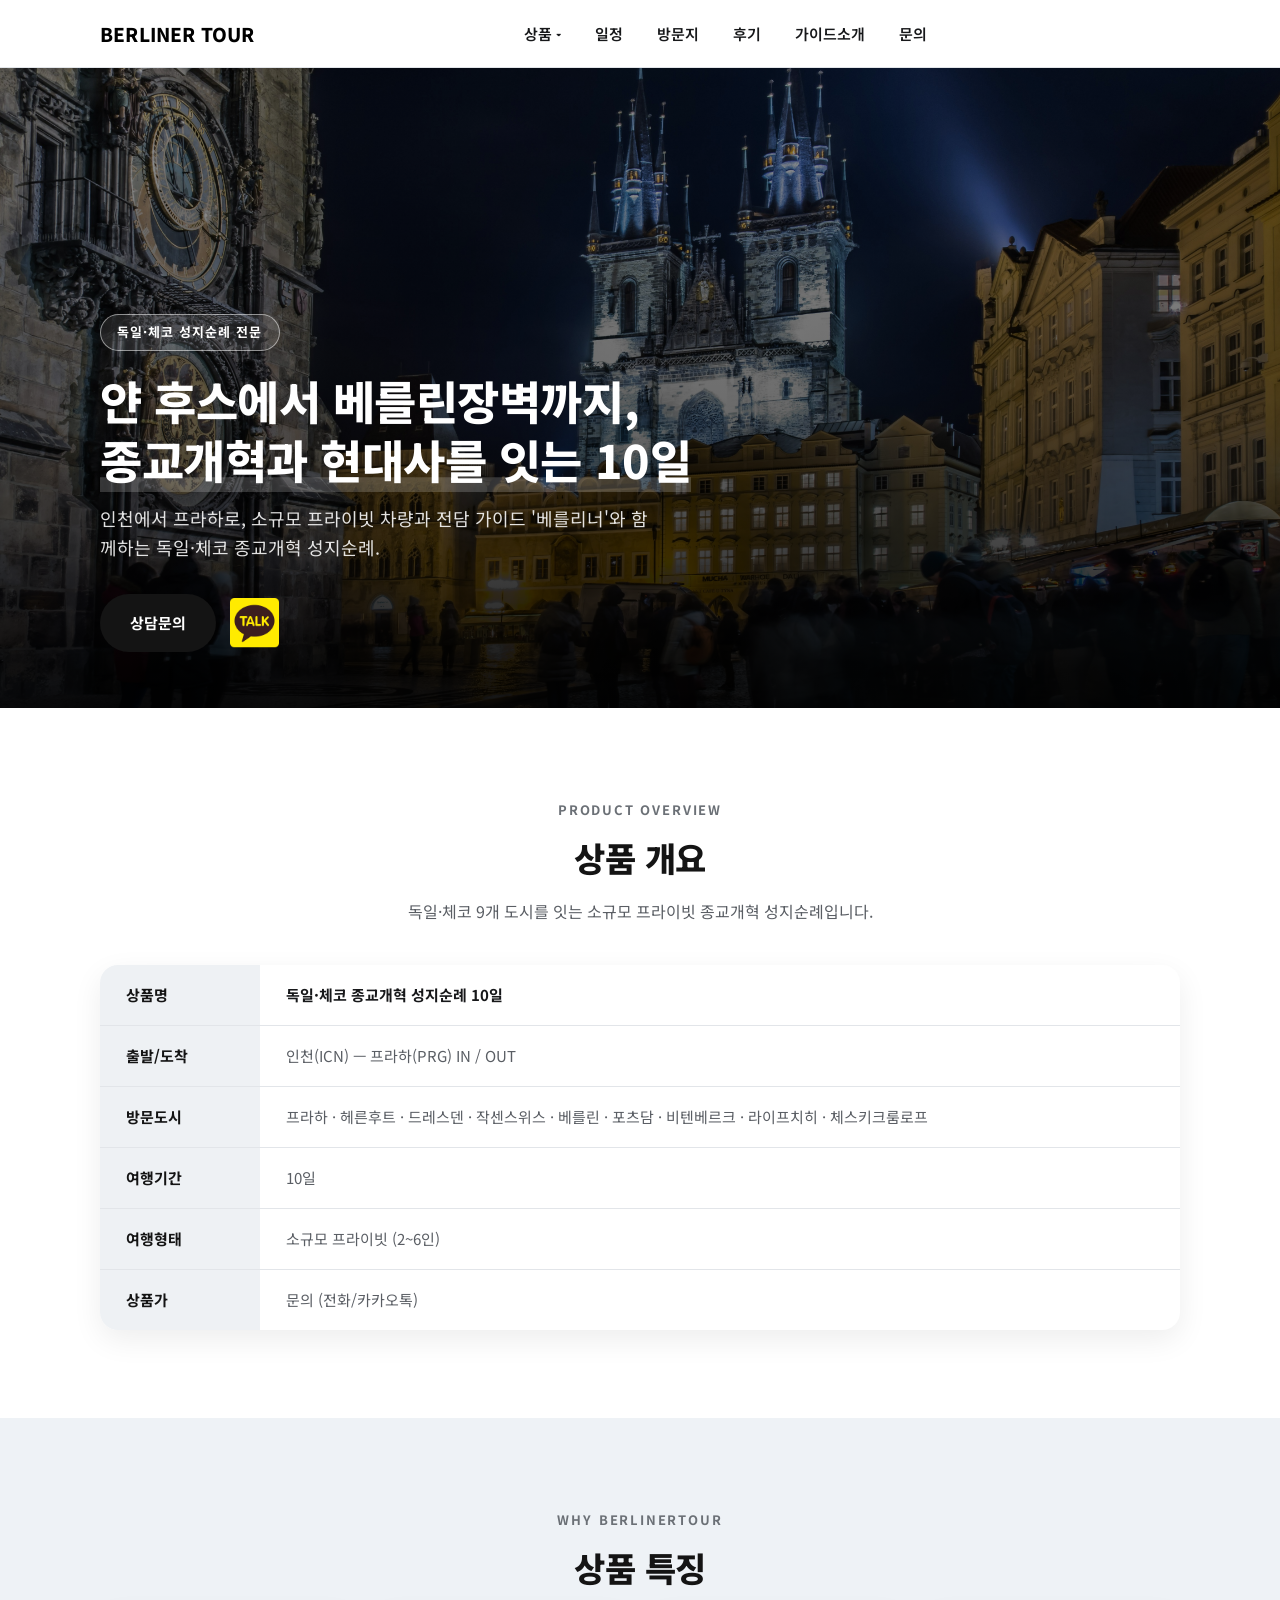
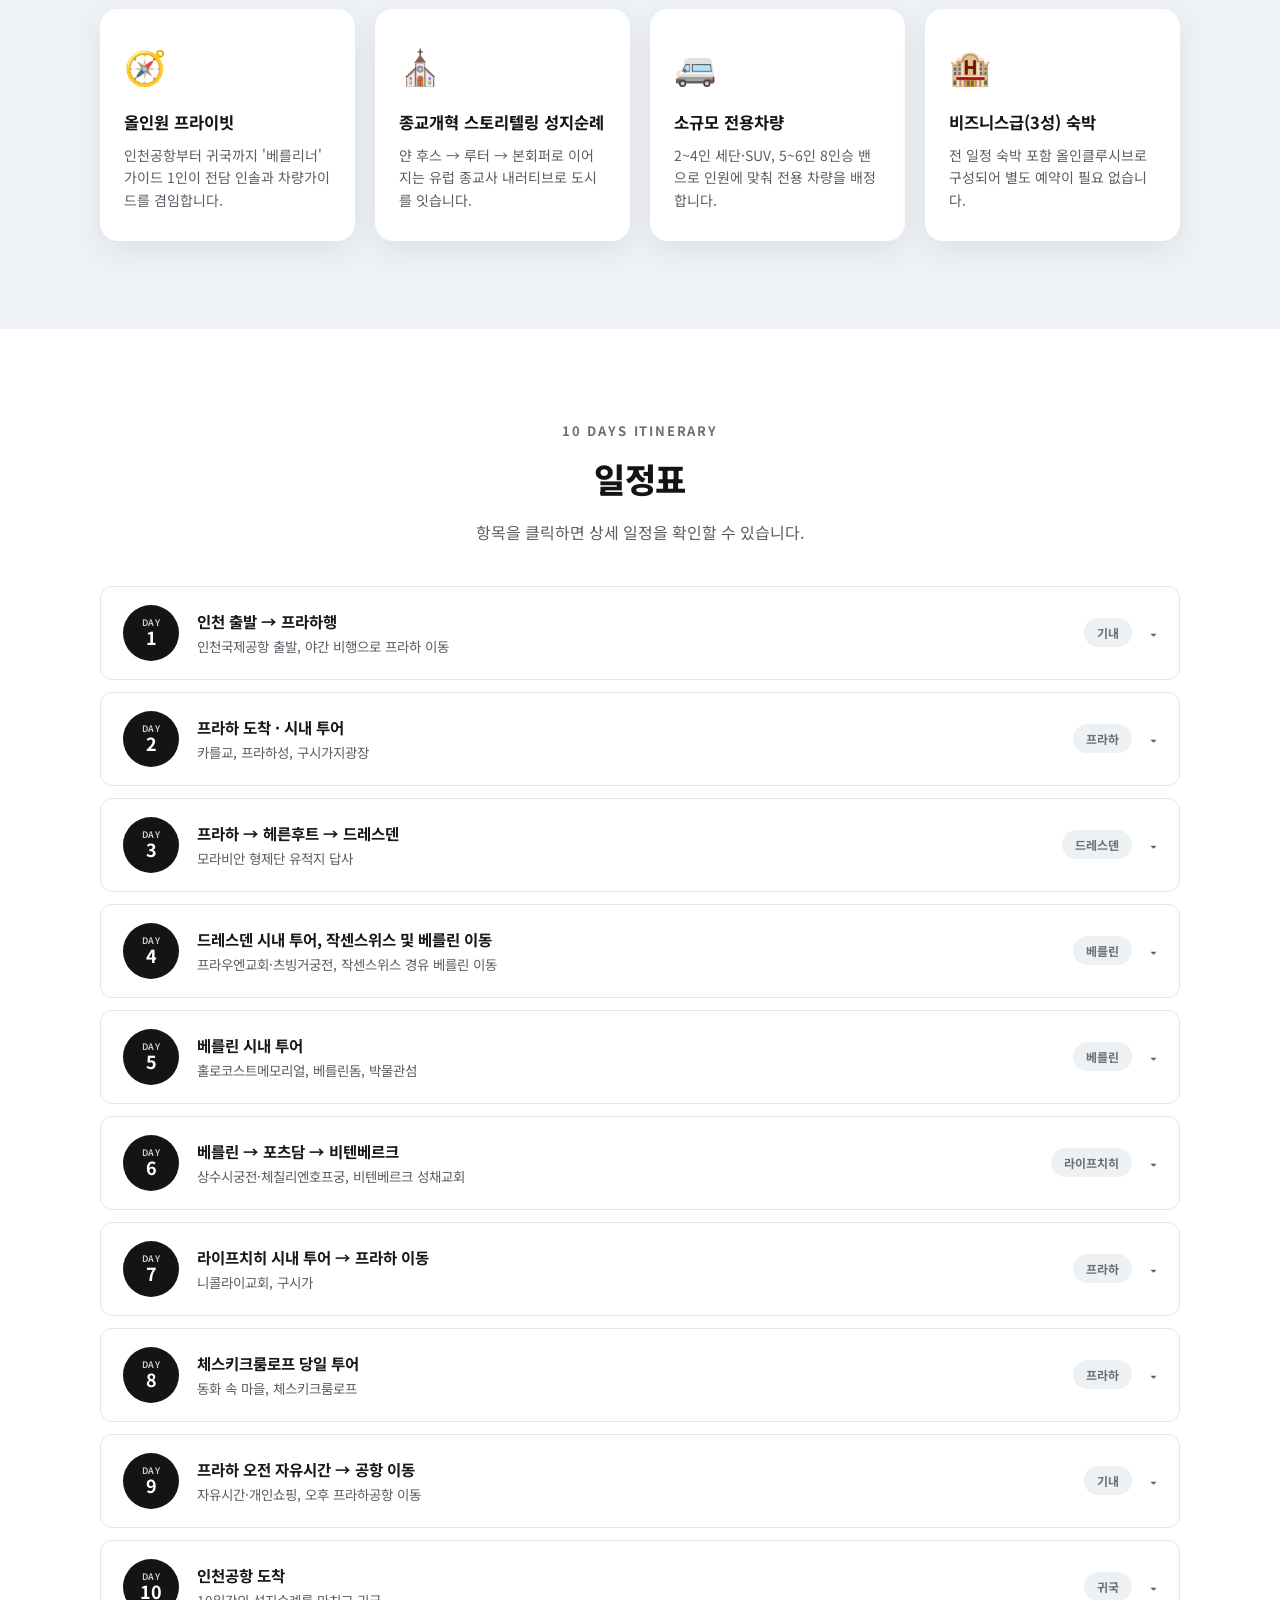
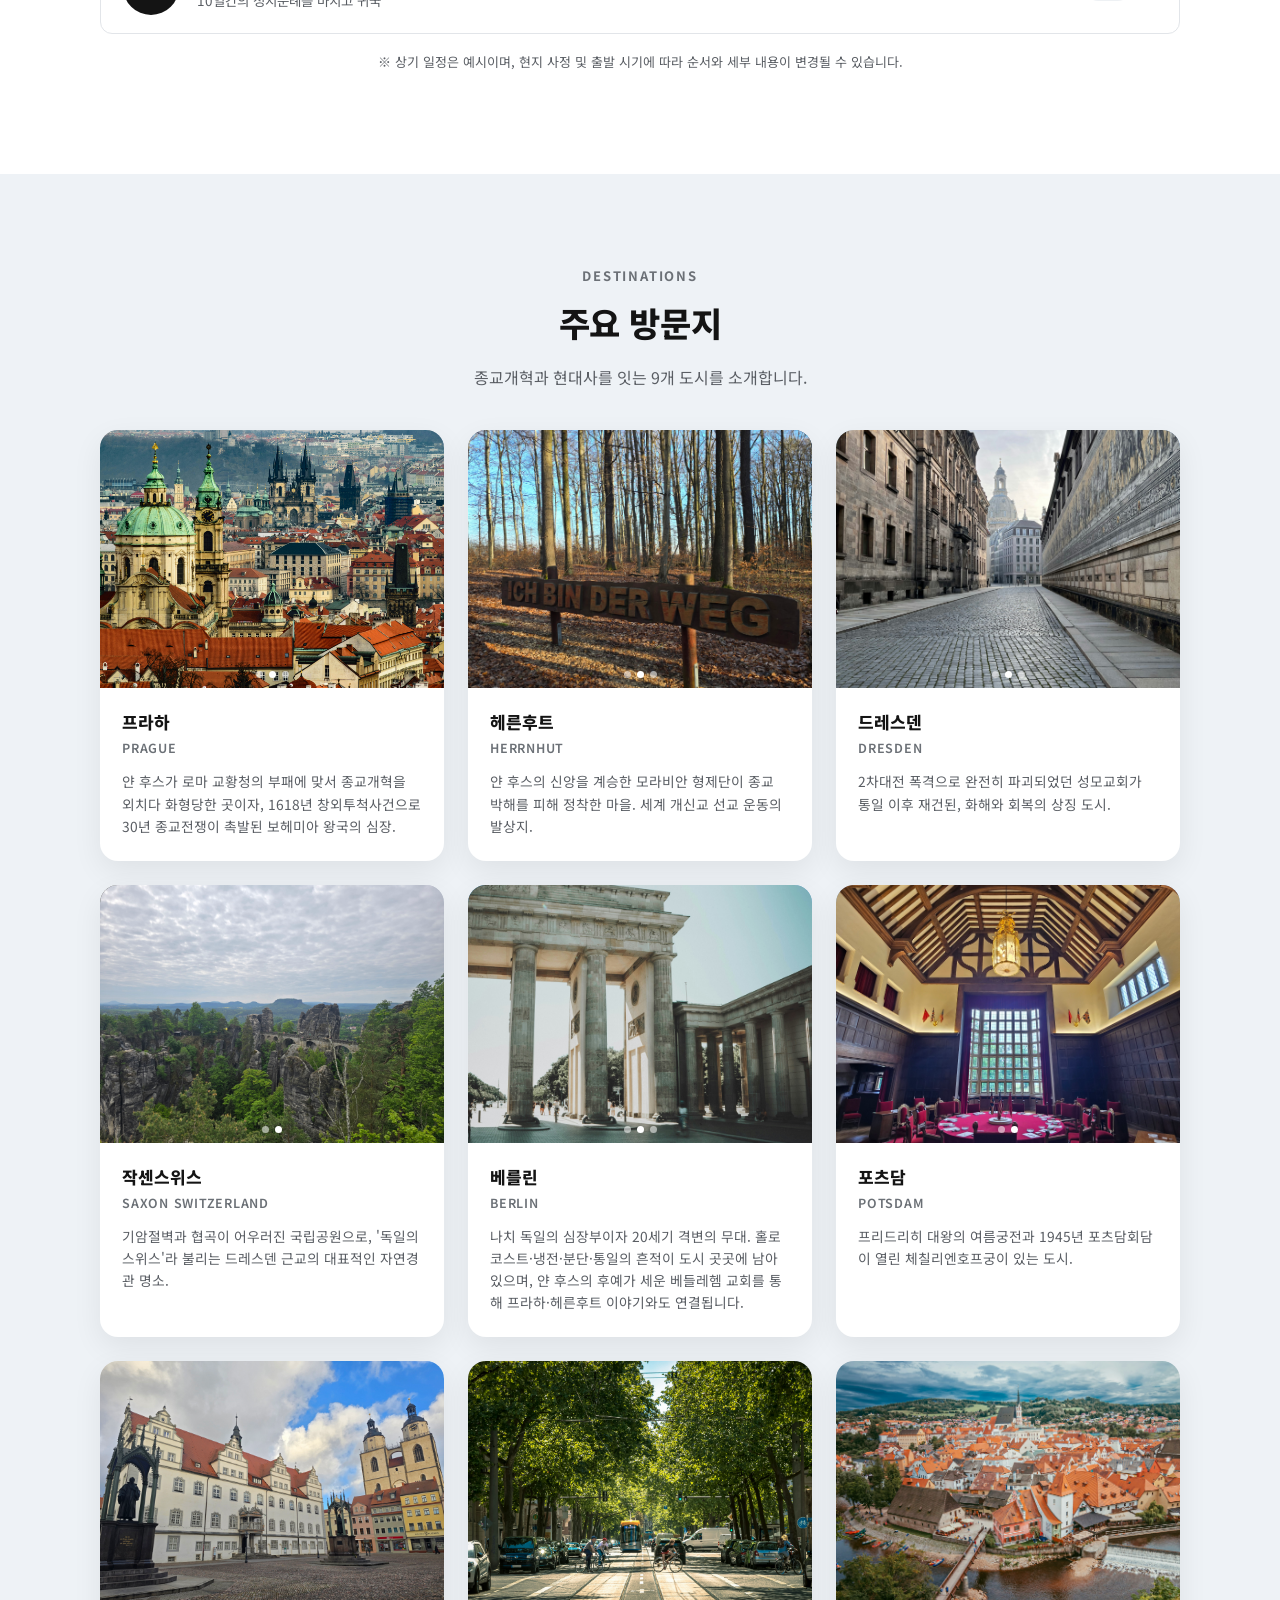
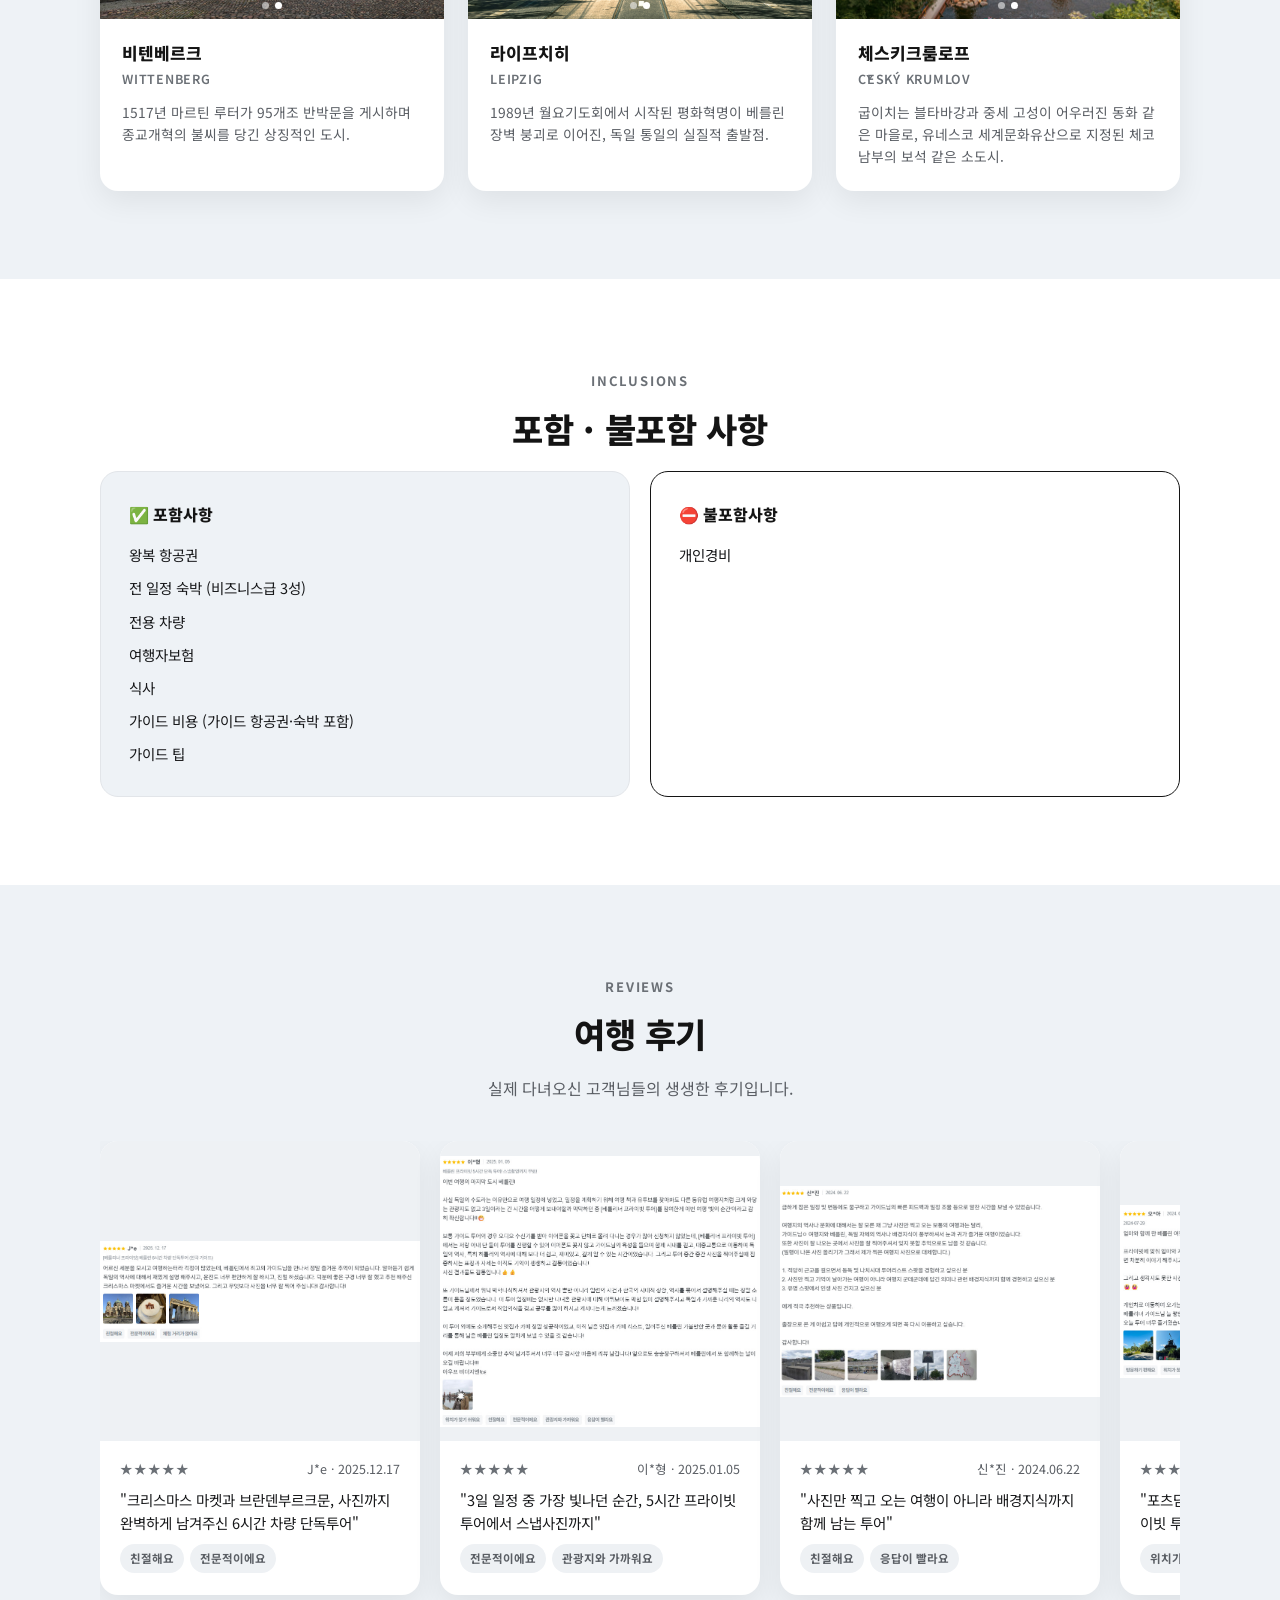
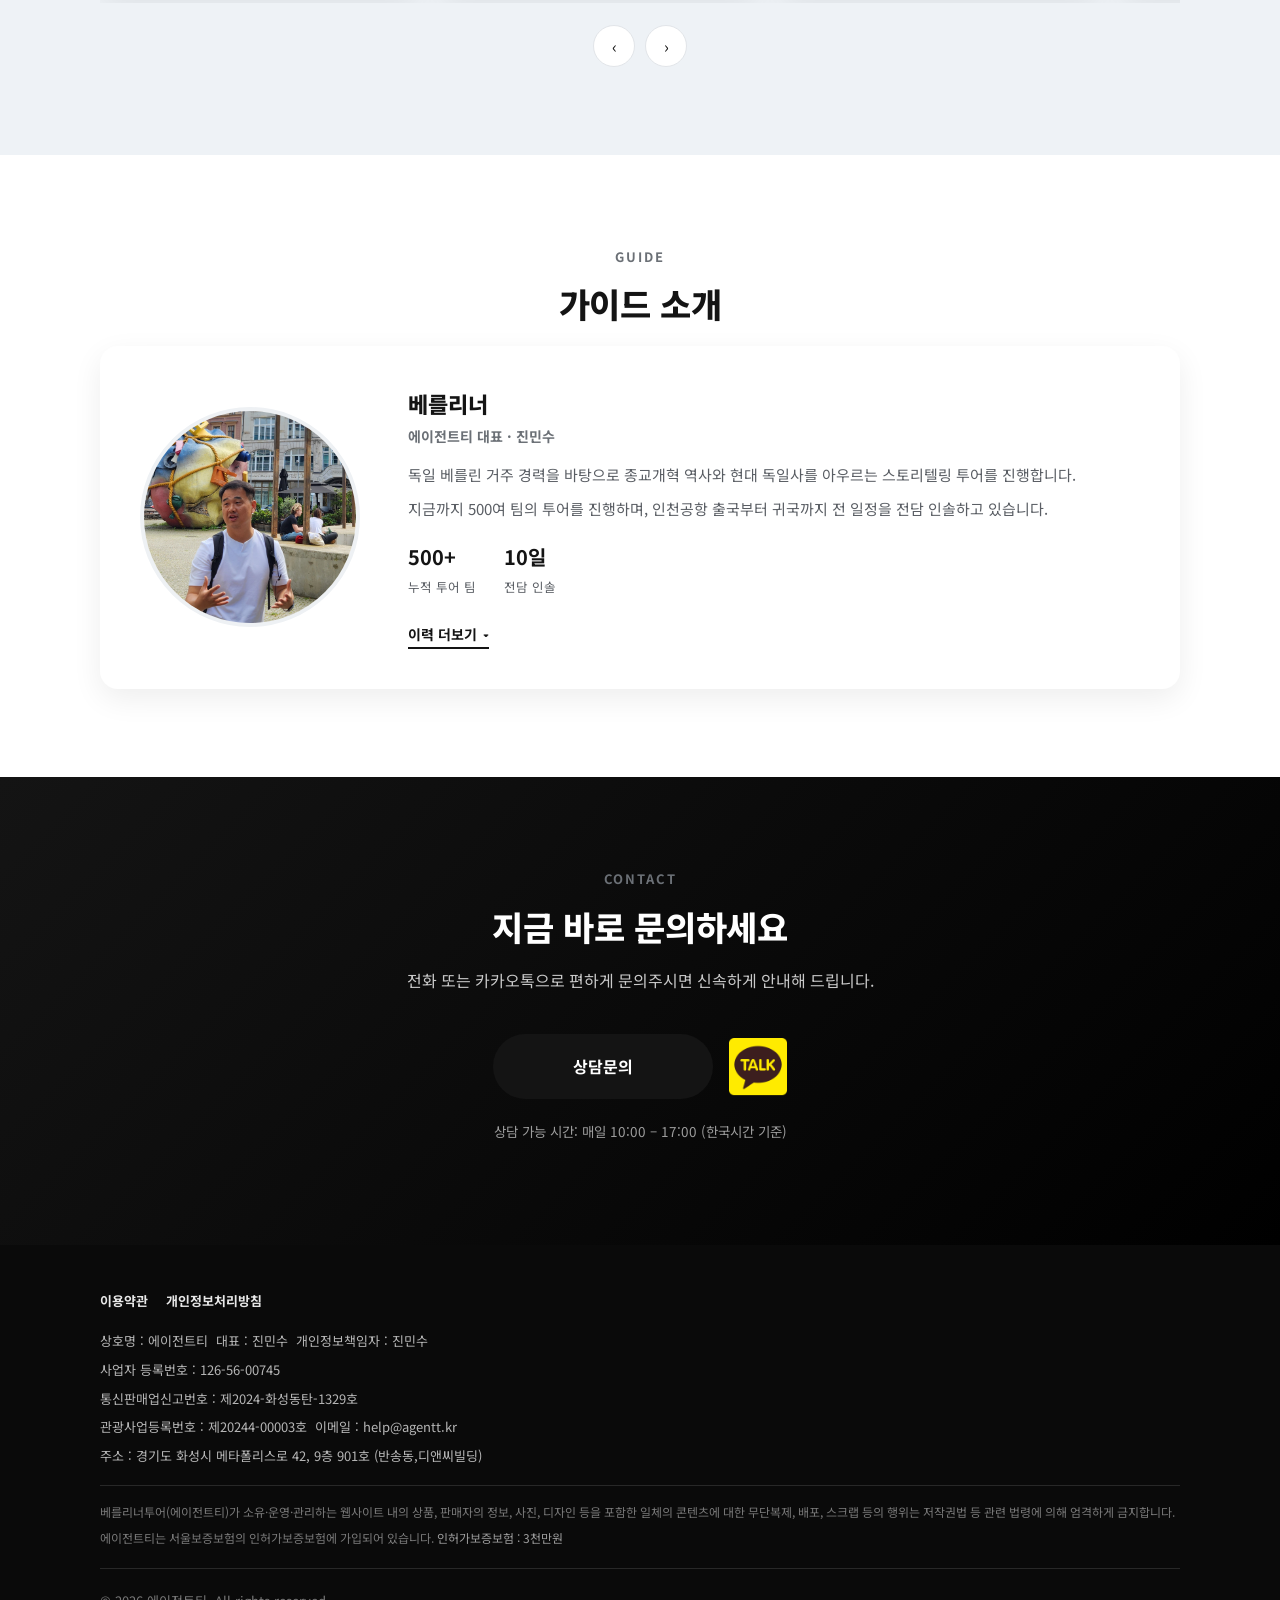
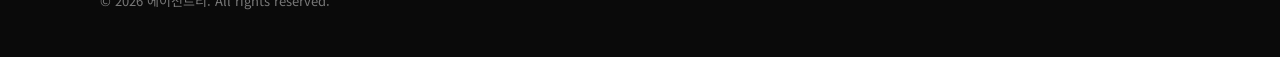
==== index.html @ 4fa42f36 "포함/불포함사항, 이력 더보기 목록의 '—' 기호 제거 리스트 항목 앞에 붙던 대시(—) 마커를 삭제해 더 깔끔하게 정리. CSS 캐시버스팅 버전도 갱신.  Co-Authored-" ====
<!DOCTYPE html>
<html lang="ko">
<head>
<meta charset="UTF-8">
<meta name="viewport" content="width=device-width, initial-scale=1.0">
<title>베를리너투어 | 독일·체코 종교개혁 성지순례 10일</title>
<meta name="description" content="얀 후스에서 베를린장벽까지, 종교개혁과 현대사를 잇는 10일. 프라하·헤른후트·드레스덴·베를린·포츠담·비텐베르크·라이프치히를 도는 소규모 프라이빗 성지순례, 베를리너투어.">
<link rel="canonical" href="https://berlinertour.pages.dev/">

<meta property="og:type" content="website">
<meta property="og:title" content="베를리너투어 | 독일·체코 종교개혁 성지순례 10일">
<meta property="og:description" content="얀 후스에서 베를린장벽까지, 종교개혁과 현대사를 잇는 10일. 소규모 프라이빗 성지순례 베를리너투어.">
<meta property="og:image" content="/images/og-image.jpg">
<meta property="og:locale" content="ko_KR">

<link rel="preconnect" href="https://fonts.googleapis.com">
<link rel="preconnect" href="https://fonts.gstatic.com" crossorigin>
<link href="https://fonts.googleapis.com/css2?family=Noto+Sans+KR:wght@400;500;600;700;800&display=swap" rel="stylesheet">
<link rel="stylesheet" href="/assets/css/style.css?v=202609140514">
</head>
<body>

<!-- ============================== HEADER / GNB ============================== -->
<header class="site-header">
  <nav class="nav">
    <a href="#top" class="nav-logo">BERLINER TOUR</a>

    <ul class="nav-menu">
      <li class="nav-item has-dropdown">
        <a href="#overview" class="nav-link nav-link--dropdown">상품 <span class="caret">▾</span></a>
        <ul class="nav-dropdown" data-products-dropdown>
          <li>
            <a href="/products/germany-czech/" class="nav-dropdown-link">
              <span>독일·체코 성지순례</span><span class="status">판매중</span>
            </a>
          </li>
        </ul>
      </li>
      <li class="nav-item"><a href="#itinerary" class="nav-link">일정</a></li>
      <li class="nav-item"><a href="#destinations" class="nav-link">방문지</a></li>
      <li class="nav-item"><a href="#reviews" class="nav-link">후기</a></li>
      <li class="nav-item"><a href="#guide" class="nav-link">가이드소개</a></li>
      <li class="nav-item"><a href="#contact" class="nav-link">문의</a></li>
    </ul>

    <button class="nav-toggle" aria-label="메뉴 열기" aria-expanded="false">
      <span></span><span></span><span></span>
    </button>
  </nav>
</header>

<!-- ============================== HERO ============================== -->
<section class="hero" id="top">
  <div class="hero-slides">
    <div class="hero-slide is-active" style="background-image:url('/images/hero/1.jpg')"></div>
    <div class="hero-slide" style="background-image:url('/images/hero/2.jpg')"></div>
  </div>
  <div class="hero-content">
    <span class="hero-badge">독일·체코 성지순례 전문</span>
    <h1 class="hero-title">얀 후스에서 베를린장벽까지,<br><em>종교개혁과 현대사를 잇는 10일</em></h1>
    <p class="hero-sub">인천에서 프라하로, 소규모 프라이빗 차량과 전담 가이드 '베를리너'와 함께하는 독일·체코 종교개혁 성지순례.</p>
    <div class="cta-row">
      <a href="tel:01082004994" class="btn btn--primary">상담문의</a>
      <a href="https://open.kakao.com/o/sonpDsNi" target="_blank" rel="noopener" class="kakao-btn-link">
        <img src="/images/buttons/kakao.png" alt="카카오톡 상담하기" class="kakao-btn-img">
      </a>
    </div>
  </div>
</section>

<!-- ============================== 상품 개요 ============================== -->
<section class="section" id="overview">
  <div class="container">
    <div class="section-head">
      <span class="section-eyebrow">Product Overview</span>
      <h2 class="section-title">상품 개요</h2>
      <p class="section-desc">독일·체코 9개 도시를 잇는 소규모 프라이빗 종교개혁 성지순례입니다.</p>
    </div>

    <table class="overview-table">
      <tr><th>상품명</th><td><strong>독일·체코 종교개혁 성지순례 10일</strong></td></tr>
      <tr><th>출발/도착</th><td>인천(ICN) — 프라하(PRG) IN / OUT</td></tr>
      <tr><th>방문도시</th><td>프라하 · 헤른후트 · 드레스덴 · 작센스위스 · 베를린 · 포츠담 · 비텐베르크 · 라이프치히 · 체스키크룸로프</td></tr>
      <tr><th>여행기간</th><td>10일</td></tr>
      <tr><th>여행형태</th><td>소규모 프라이빗 (2~6인)</td></tr>
      <tr><th>상품가</th><td>문의 (전화/카카오톡)</td></tr>
    </table>
  </div>
</section>

<!-- ============================== 상품 특징 ============================== -->
<section class="section section--alt">
  <div class="container">
    <div class="section-head">
      <span class="section-eyebrow">Why Berlinertour</span>
      <h2 class="section-title">상품 특징</h2>
    </div>

    <div class="feature-grid">
      <div class="feature-card">
        <div class="feature-icon">🧭</div>
        <h3 class="feature-title">올인원 프라이빗</h3>
        <p class="feature-text">인천공항부터 귀국까지 '베를리너' 가이드 1인이 전담 인솔과 차량가이드를 겸임합니다.</p>
      </div>
      <div class="feature-card">
        <div class="feature-icon">⛪</div>
        <h3 class="feature-title">종교개혁 스토리텔링 성지순례</h3>
        <p class="feature-text">얀 후스 → 루터 → 본회퍼로 이어지는 유럽 종교사 내러티브로 도시를 잇습니다.</p>
      </div>
      <div class="feature-card">
        <div class="feature-icon">🚐</div>
        <h3 class="feature-title">소규모 전용차량</h3>
        <p class="feature-text">2~4인 세단·SUV, 5~6인 8인승 밴으로 인원에 맞춰 전용 차량을 배정합니다.</p>
      </div>
      <div class="feature-card">
        <div class="feature-icon">🏨</div>
        <h3 class="feature-title">비즈니스급(3성) 숙박</h3>
        <p class="feature-text">전 일정 숙박 포함 올인클루시브로 구성되어 별도 예약이 필요 없습니다.</p>
      </div>
    </div>
  </div>
</section>

<!-- ============================== 일정표 ============================== -->
<section class="section" id="itinerary">
  <div class="container">
    <div class="section-head">
      <span class="section-eyebrow">10 Days Itinerary</span>
      <h2 class="section-title">일정표</h2>
      <p class="section-desc">항목을 클릭하면 상세 일정을 확인할 수 있습니다.</p>
    </div>

    <div class="itinerary-list">

      <div class="day-card">
        <button class="day-summary">
          <span class="day-num"><small>DAY</small><strong>1</strong></span>
          <span class="day-heading">
            <p class="day-route">인천 출발 → 프라하행</p>
            <p class="day-brief">인천국제공항 출발, 야간 비행으로 프라하 이동</p>
          </span>
          <span class="day-badge">기내</span>
          <span class="day-chevron">▾</span>
        </button>
        <div class="day-detail">
          <div class="day-detail-inner">
            <p>인천국제공항에서 출발하여 프라하(PRG)로 향합니다. 기내에서 첫날 밤을 보냅니다.</p>
            <div class="meta-row"><span>🛏 숙박: 기내</span></div>
          </div>
        </div>
      </div>

      <div class="day-card">
        <button class="day-summary">
          <span class="day-num"><small>DAY</small><strong>2</strong></span>
          <span class="day-heading">
            <p class="day-route">프라하 도착 · 시내 투어</p>
            <p class="day-brief">카를교, 프라하성, 구시가지광장</p>
          </span>
          <span class="day-badge">프라하</span>
          <span class="day-chevron">▾</span>
        </button>
        <div class="day-detail">
          <div class="day-detail-inner">
            <p>프라하 공항 도착 후 전용 차량으로 이동하며 얀 후스가 종교개혁을 외쳤던 보헤미아 왕국의 심장, 프라하를 둘러봅니다. 카를교와 프라하성, 구시가지광장을 도보로 답사합니다.</p>
            <div class="meta-row"><span>🛏 숙박: 프라하</span></div>
          </div>
        </div>
      </div>

      <div class="day-card">
        <button class="day-summary">
          <span class="day-num"><small>DAY</small><strong>3</strong></span>
          <span class="day-heading">
            <p class="day-route">프라하 → 헤른후트 → 드레스덴</p>
            <p class="day-brief">모라비안 형제단 유적지 답사</p>
          </span>
          <span class="day-badge">드레스덴</span>
          <span class="day-chevron">▾</span>
        </button>
        <div class="day-detail">
          <div class="day-detail-inner">
            <p>전용 차량으로 국경을 넘어 헤른후트로 이동합니다. 얀 후스의 신앙을 계승한 모라비안 형제단이 정착한 마을과 진젠도르프 저택, 모라비안 묘지를 둘러본 뒤 드레스덴으로 이동합니다.</p>
            <div class="meta-row"><span>🛏 숙박: 드레스덴</span></div>
          </div>
        </div>
      </div>

      <div class="day-card">
        <button class="day-summary">
          <span class="day-num"><small>DAY</small><strong>4</strong></span>
          <span class="day-heading">
            <p class="day-route">드레스덴 시내 투어, 작센스위스 및 베를린 이동</p>
            <p class="day-brief">프라우엔교회·츠빙거궁전, 작센스위스 경유 베를린 이동</p>
          </span>
          <span class="day-badge">베를린</span>
          <span class="day-chevron">▾</span>
        </button>
        <div class="day-detail">
          <div class="day-detail-inner">
            <p>2차대전 폭격으로 파괴되었다가 통일 이후 재건된 성모교회(프라우엔교회)를 중심으로, 화해와 회복의 상징 도시 드레스덴을 둘러봅니다. 츠빙거궁전과 브륄의 테라스도 함께 방문합니다. 작센스위스로 이동하여, 독일의 스위스를 관람합니다. 베를린으로 차량 이동합니다.</p>
            <div class="meta-row"><span>🛏 숙박: 베를린</span></div>
          </div>
        </div>
      </div>

      <div class="day-card">
        <button class="day-summary">
          <span class="day-num"><small>DAY</small><strong>5</strong></span>
          <span class="day-heading">
            <p class="day-route">베를린 시내 투어</p>
            <p class="day-brief">홀로코스트메모리얼, 베를린돔, 박물관섬</p>
          </span>
          <span class="day-badge">베를린</span>
          <span class="day-chevron">▾</span>
        </button>
        <div class="day-detail">
          <div class="day-detail-inner">
            <p>나치 독일의 심장부이자 20세기 격변의 무대였던 베를린을 심층 탐방합니다. 홀로코스트메모리얼, 베를린돔, 박물관섬을 방문하며, 얀 후스의 후예가 세운 베들레헴 교회를 통해 프라하·헤른후트 이야기와도 연결됩니다.</p>
            <div class="meta-row"><span>🛏 숙박: 베를린</span></div>
          </div>
        </div>
      </div>

      <div class="day-card">
        <button class="day-summary">
          <span class="day-num"><small>DAY</small><strong>6</strong></span>
          <span class="day-heading">
            <p class="day-route">베를린 → 포츠담 → 비텐베르크</p>
            <p class="day-brief">상수시궁전·체칠리엔호프궁, 비텐베르크 성채교회</p>
          </span>
          <span class="day-badge">라이프치히</span>
          <span class="day-chevron">▾</span>
        </button>
        <div class="day-detail">
          <div class="day-detail-inner">
            <p>프리드리히 대왕의 여름궁전 상수시궁전과, 1945년 포츠담회담이 열린 체칠리엔호프궁을 방문, 1517년 마르틴 루터가 95개조 반박문을 게시하며 종교개혁의 불씨를 당긴 비텐베르크의 성채교회와 루터의 집을 방문한 뒤 라이프치히로 이동합니다.</p>
            <div class="meta-row"><span>🛏 숙박: 라이프치히</span></div>
          </div>
        </div>
      </div>

      <div class="day-card">
        <button class="day-summary">
          <span class="day-num"><small>DAY</small><strong>7</strong></span>
          <span class="day-heading">
            <p class="day-route">라이프치히 시내 투어 → 프라하 이동</p>
            <p class="day-brief">니콜라이교회, 구시가</p>
          </span>
          <span class="day-badge">프라하</span>
          <span class="day-chevron">▾</span>
        </button>
        <div class="day-detail">
          <div class="day-detail-inner">
            <p>1989년 월요기도회에서 시작된 평화혁명이 베를린장벽 붕괴로 이어진 독일 통일의 실질적 출발점, 니콜라이교회와 라이프치히 구시가를 둘러본 뒤 프라하로 이동합니다.</p>
            <div class="meta-row"><span>🛏 숙박: 프라하</span></div>
          </div>
        </div>
      </div>

      <div class="day-card">
        <button class="day-summary">
          <span class="day-num"><small>DAY</small><strong>8</strong></span>
          <span class="day-heading">
            <p class="day-route">체스키크룸로프 당일 투어</p>
            <p class="day-brief">동화 속 마을, 체스키크룸로프</p>
          </span>
          <span class="day-badge">프라하</span>
          <span class="day-chevron">▾</span>
        </button>
        <div class="day-detail">
          <div class="day-detail-inner">
            <p>동화 속 마을, 체코의 체스키크룸로프 당일 투어를 합니다.</p>
            <div class="meta-row"><span>🛏 숙박: 프라하</span></div>
          </div>
        </div>
      </div>

      <div class="day-card">
        <button class="day-summary">
          <span class="day-num"><small>DAY</small><strong>9</strong></span>
          <span class="day-heading">
            <p class="day-route">프라하 오전 자유시간 → 공항 이동</p>
            <p class="day-brief">자유시간·개인쇼핑, 오후 프라하공항 이동</p>
          </span>
          <span class="day-badge">기내</span>
          <span class="day-chevron">▾</span>
        </button>
        <div class="day-detail">
          <div class="day-detail-inner">
            <p>오전 프라하 시내에서 자유시간 및 개인쇼핑, 멋스러운 시내에서 커피타임을 갖습니다. 오후에 프라하공항으로 이동합니다.</p>
            <div class="meta-row"><span>🛏 숙박: 기내</span></div>
          </div>
        </div>
      </div>

      <div class="day-card">
        <button class="day-summary">
          <span class="day-num"><small>DAY</small><strong>10</strong></span>
          <span class="day-heading">
            <p class="day-route">인천공항 도착</p>
            <p class="day-brief">10일간의 성지순례를 마치고 귀국</p>
          </span>
          <span class="day-badge">귀국</span>
          <span class="day-chevron">▾</span>
        </button>
        <div class="day-detail">
          <div class="day-detail-inner">
            <p>인천국제공항에 도착하며 10일간의 독일·체코 종교개혁 성지순례를 마칩니다.</p>
            <div class="meta-row"><span>🛏 숙박: -</span></div>
          </div>
        </div>
      </div>

    </div>
    <p style="text-align:center;color:var(--color-ink-soft);font-size:13px;margin-top:18px;">
      ※ 상기 일정은 예시이며, 현지 사정 및 출발 시기에 따라 순서와 세부 내용이 변경될 수 있습니다.
    </p>
  </div>
</section>

<!-- ============================== 주요 방문지 ============================== -->
<section class="section section--alt" id="destinations">
  <div class="container">
    <div class="section-head">
      <span class="section-eyebrow">Destinations</span>
      <h2 class="section-title">주요 방문지</h2>
      <p class="section-desc">종교개혁과 현대사를 잇는 9개 도시를 소개합니다.</p>
    </div>

    <div class="dest-grid">

      <div class="dest-card">
        <div class="dest-media">
          <img src="/images/destinations/prague/1.jpg" alt="프라하 1" class="is-active">
          <img src="/images/destinations/prague/2.jpg" alt="프라하 2">
          <img src="/images/destinations/prague/3.jpg" alt="프라하 3">
          <div class="dest-thumbs">
            <button class="dest-thumb-dot is-active"></button>
            <button class="dest-thumb-dot"></button>
            <button class="dest-thumb-dot"></button>
          </div>
        </div>
        <div class="dest-body">
          <h3 class="dest-name">프라하</h3>
          <p class="dest-name-en">Prague</p>
          <p class="dest-desc">얀 후스가 로마 교황청의 부패에 맞서 종교개혁을 외치다 화형당한 곳이자, 1618년 창외투척사건으로 30년 종교전쟁이 촉발된 보헤미아 왕국의 심장.</p>
        </div>
      </div>

      <div class="dest-card">
        <div class="dest-media">
          <img src="/images/destinations/herrnhut/1.jpg" alt="헤른후트 1" class="is-active">
          <img src="/images/destinations/herrnhut/2.jpg" alt="헤른후트 2">
          <img src="/images/destinations/herrnhut/3.jpg" alt="헤른후트 3">
          <div class="dest-thumbs">
            <button class="dest-thumb-dot is-active"></button>
            <button class="dest-thumb-dot"></button>
            <button class="dest-thumb-dot"></button>
          </div>
        </div>
        <div class="dest-body">
          <h3 class="dest-name">헤른후트</h3>
          <p class="dest-name-en">Herrnhut</p>
          <p class="dest-desc">얀 후스의 신앙을 계승한 모라비안 형제단이 종교 박해를 피해 정착한 마을. 세계 개신교 선교 운동의 발상지.</p>
        </div>
      </div>

      <div class="dest-card">
        <div class="dest-media">
          <img src="/images/destinations/dresden/1.jpg" alt="드레스덴 1" class="is-active">
          <img src="/images/destinations/dresden/2.jpg" alt="드레스덴 2">
          <img src="/images/destinations/dresden/3.jpg" alt="드레스덴 3">
          <div class="dest-thumbs">
            <button class="dest-thumb-dot is-active"></button>
            <button class="dest-thumb-dot"></button>
            <button class="dest-thumb-dot"></button>
          </div>
        </div>
        <div class="dest-body">
          <h3 class="dest-name">드레스덴</h3>
          <p class="dest-name-en">Dresden</p>
          <p class="dest-desc">2차대전 폭격으로 완전히 파괴되었던 성모교회가 통일 이후 재건된, 화해와 회복의 상징 도시.</p>
        </div>
      </div>

      <div class="dest-card">
        <div class="dest-media">
          <img src="/images/destinations/saxon-switzerland/1.jpg" alt="작센스위스 1" class="is-active">
          <img src="/images/destinations/saxon-switzerland/2.jpg" alt="작센스위스 2">
          <div class="dest-thumbs">
            <button class="dest-thumb-dot is-active"></button>
            <button class="dest-thumb-dot"></button>
          </div>
        </div>
        <div class="dest-body">
          <h3 class="dest-name">작센스위스</h3>
          <p class="dest-name-en">Saxon Switzerland</p>
          <p class="dest-desc">기암절벽과 협곡이 어우러진 국립공원으로, '독일의 스위스'라 불리는 드레스덴 근교의 대표적인 자연경관 명소.</p>
        </div>
      </div>

      <div class="dest-card">
        <div class="dest-media">
          <img src="/images/destinations/berlin/1.jpg" alt="베를린 1" class="is-active">
          <img src="/images/destinations/berlin/2.jpg" alt="베를린 2">
          <img src="/images/destinations/berlin/3.jpg" alt="베를린 3">
          <div class="dest-thumbs">
            <button class="dest-thumb-dot is-active"></button>
            <button class="dest-thumb-dot"></button>
            <button class="dest-thumb-dot"></button>
          </div>
        </div>
        <div class="dest-body">
          <h3 class="dest-name">베를린</h3>
          <p class="dest-name-en">Berlin</p>
          <p class="dest-desc">나치 독일의 심장부이자 20세기 격변의 무대. 홀로코스트·냉전·분단·통일의 흔적이 도시 곳곳에 남아 있으며, 얀 후스의 후예가 세운 베들레헴 교회를 통해 프라하·헤른후트 이야기와도 연결됩니다.</p>
        </div>
      </div>

      <div class="dest-card">
        <div class="dest-media">
          <img src="/images/destinations/potsdam/1.jpg" alt="포츠담 1" class="is-active">
          <img src="/images/destinations/potsdam/2.jpg" alt="포츠담 2">
          <div class="dest-thumbs">
            <button class="dest-thumb-dot is-active"></button>
            <button class="dest-thumb-dot"></button>
          </div>
        </div>
        <div class="dest-body">
          <h3 class="dest-name">포츠담</h3>
          <p class="dest-name-en">Potsdam</p>
          <p class="dest-desc">프리드리히 대왕의 여름궁전과 1945년 포츠담회담이 열린 체칠리엔호프궁이 있는 도시.</p>
        </div>
      </div>

      <div class="dest-card">
        <div class="dest-media">
          <img src="/images/destinations/wittenberg/1.jpg" alt="비텐베르크 1" class="is-active">
          <img src="/images/destinations/wittenberg/2.jpg" alt="비텐베르크 2">
          <div class="dest-thumbs">
            <button class="dest-thumb-dot is-active"></button>
            <button class="dest-thumb-dot"></button>
          </div>
        </div>
        <div class="dest-body">
          <h3 class="dest-name">비텐베르크</h3>
          <p class="dest-name-en">Wittenberg</p>
          <p class="dest-desc">1517년 마르틴 루터가 95개조 반박문을 게시하며 종교개혁의 불씨를 당긴 상징적인 도시.</p>
        </div>
      </div>

      <div class="dest-card">
        <div class="dest-media">
          <img src="/images/destinations/leipzig/1.jpg" alt="라이프치히 1" class="is-active">
          <img src="/images/destinations/leipzig/2.jpg" alt="라이프치히 2">
          <div class="dest-thumbs">
            <button class="dest-thumb-dot is-active"></button>
            <button class="dest-thumb-dot"></button>
          </div>
        </div>
        <div class="dest-body">
          <h3 class="dest-name">라이프치히</h3>
          <p class="dest-name-en">Leipzig</p>
          <p class="dest-desc">1989년 월요기도회에서 시작된 평화혁명이 베를린장벽 붕괴로 이어진, 독일 통일의 실질적 출발점.</p>
        </div>
      </div>

      <div class="dest-card">
        <div class="dest-media">
          <img src="/images/destinations/cesky-krumlov/1.jpg" alt="체스키크룸로프 1" class="is-active">
          <img src="/images/destinations/cesky-krumlov/2.jpg" alt="체스키크룸로프 2">
          <div class="dest-thumbs">
            <button class="dest-thumb-dot is-active"></button>
            <button class="dest-thumb-dot"></button>
          </div>
        </div>
        <div class="dest-body">
          <h3 class="dest-name">체스키크룸로프</h3>
          <p class="dest-name-en">Český Krumlov</p>
          <p class="dest-desc">굽이치는 블타바강과 중세 고성이 어우러진 동화 같은 마을로, 유네스코 세계문화유산으로 지정된 체코 남부의 보석 같은 소도시.</p>
        </div>
      </div>

    </div>
  </div>
</section>

<!-- ============================== 포함/불포함사항 ============================== -->
<section class="section">
  <div class="container">
    <div class="section-head">
      <span class="section-eyebrow">Inclusions</span>
      <h2 class="section-title">포함 · 불포함 사항</h2>
    </div>

    <div class="include-grid">
      <div class="include-card include-card--yes">
        <p class="include-card-title">✅ 포함사항</p>
        <ul>
          <li>왕복 항공권</li>
          <li>전 일정 숙박 (비즈니스급 3성)</li>
          <li>전용 차량</li>
          <li>여행자보험</li>
          <li>식사</li>
          <li>가이드 비용 (가이드 항공권·숙박 포함)</li>
          <li>가이드 팁</li>
        </ul>
      </div>
      <div class="include-card include-card--no">
        <p class="include-card-title">⛔ 불포함사항</p>
        <ul>
          <li>개인경비</li>
        </ul>
      </div>
    </div>
  </div>
</section>

<!-- ============================== 여행 후기 ============================== -->
<section class="section section--alt" id="reviews">
  <div class="container">
    <div class="section-head">
      <span class="section-eyebrow">Reviews</span>
      <h2 class="section-title">여행 후기</h2>
      <p class="section-desc">실제 다녀오신 고객님들의 생생한 후기입니다.</p>
    </div>

    <div class="review-slider-wrap">
      <div class="review-track">

        <article class="review-card">
          <div class="review-media"><img src="/images/reviews/1.jpg" alt="후기 사진 1"></div>
          <div class="review-body">
            <div class="review-meta"><span class="review-stars">★★★★★</span><span>J*e · 2025.12.17</span></div>
            <p class="review-quote">"크리스마스 마켓과 브란덴부르크문, 사진까지 완벽하게 남겨주신 6시간 차량 단독투어"</p>
            <div class="review-tags"><span class="review-tag">친절해요</span><span class="review-tag">전문적이에요</span></div>
          </div>
        </article>

        <article class="review-card">
          <div class="review-media"><img src="/images/reviews/2.jpg" alt="후기 사진 2"></div>
          <div class="review-body">
            <div class="review-meta"><span class="review-stars">★★★★★</span><span>이*형 · 2025.01.05</span></div>
            <p class="review-quote">"3일 일정 중 가장 빛나던 순간, 5시간 프라이빗 투어에서 스냅사진까지"</p>
            <div class="review-tags"><span class="review-tag">전문적이에요</span><span class="review-tag">관광지와 가까워요</span></div>
          </div>
        </article>

        <article class="review-card">
          <div class="review-media"><img src="/images/reviews/3.jpg" alt="후기 사진 3"></div>
          <div class="review-body">
            <div class="review-meta"><span class="review-stars">★★★★★</span><span>신*진 · 2024.06.22</span></div>
            <p class="review-quote">"사진만 찍고 오는 여행이 아니라 배경지식까지 함께 남는 투어"</p>
            <div class="review-tags"><span class="review-tag">친절해요</span><span class="review-tag">응답이 빨라요</span></div>
          </div>
        </article>

        <article class="review-card">
          <div class="review-media"><img src="/images/reviews/4.jpg" alt="후기 사진 4"></div>
          <div class="review-body">
            <div class="review-meta"><span class="review-stars">★★★★★</span><span>오*아 · 2024.07.30</span></div>
            <p class="review-quote">"포츠담 상수시궁전, 엄마와 함께한 편안한 프라이빗 투어"</p>
            <div class="review-tags"><span class="review-tag">위치가 찾기 쉬워요</span><span class="review-tag">전문적이에요</span></div>
          </div>
        </article>

        <article class="review-card">
          <div class="review-media"><img src="/images/reviews/5.jpg" alt="후기 사진 5"></div>
          <div class="review-body">
            <div class="review-meta"><span class="review-stars">★★★★★</span><span>지*희 · 2025.02.27</span></div>
            <p class="review-quote">"아이와 함께한 가족여행, 세심한 배려에 감동"</p>
            <div class="review-tags"><span class="review-tag">친절해요</span><span class="review-tag">응답이 빨라요</span></div>
          </div>
        </article>

        <article class="review-card">
          <div class="review-media"><img src="/images/reviews/6.jpg" alt="후기 사진 6"></div>
          <div class="review-body">
            <div class="review-meta"><span class="review-stars">★★★★★</span><span>이*훈 · 2025.02.26</span></div>
            <p class="review-quote">"근현대사에 관심 많은 분들께 강력 추천, 비 오는 날도 끝까지"</p>
            <div class="review-tags"><span class="review-tag">관리가 잘 되어 있어요</span><span class="review-tag">방문하기 편해요</span></div>
          </div>
        </article>

        <article class="review-card">
          <div class="review-media"><img src="/images/reviews/7.jpg" alt="후기 사진 7"></div>
          <div class="review-body">
            <div class="review-meta"><span class="review-stars">★★★★★</span><span>박*영 · 2025.01.03</span></div>
            <p class="review-quote">"크리스마스 연휴, 역사 속 베를린을 A-Z로 경험한 투어"</p>
            <div class="review-tags"><span class="review-tag">전문적이에요</span><span class="review-tag">친절해요</span></div>
          </div>
        </article>

        <article class="review-card">
          <div class="review-media"><img src="/images/reviews/8.jpg" alt="후기 사진 8"></div>
          <div class="review-body">
            <div class="review-meta"><span class="review-stars">★★★★★</span><span>강*선 · 2024.06.30</span></div>
            <p class="review-quote">"800km 순례를 마치고 만난 딸과의 특별한 베를린 투어"</p>
            <div class="review-tags"><span class="review-tag">관광지와 가까워요</span><span class="review-tag">전문적이에요</span></div>
          </div>
        </article>

      </div>

      <div class="review-controls">
        <button data-review-prev aria-label="이전 후기">‹</button>
        <button data-review-next aria-label="다음 후기">›</button>
      </div>
    </div>

  </div>
</section>

<!-- ============================== 가이드 소개 ============================== -->
<section class="section" id="guide">
  <div class="container">
    <div class="section-head">
      <span class="section-eyebrow">Guide</span>
      <h2 class="section-title">가이드 소개</h2>
    </div>

    <div class="guide-block">
      <div class="guide-photo">
        <img src="/images/guide/1.jpg" alt="가이드 베를리너 프로필 사진">
      </div>
      <div>
        <h3 class="guide-name">베를리너</h3>
        <p class="guide-role">에이전트티 대표 · 진민수</p>
        <p class="guide-bio">독일 베를린 거주 경력을 바탕으로 종교개혁 역사와 현대 독일사를 아우르는 스토리텔링 투어를 진행합니다.</p>
        <p class="guide-bio">지금까지 500여 팀의 투어를 진행하며, 인천공항 출국부터 귀국까지 전 일정을 전담 인솔하고 있습니다.</p>
        <div class="guide-stats">
          <div class="guide-stat"><strong>500+</strong><span>누적 투어 팀</span></div>
          <div class="guide-stat"><strong>10일</strong><span>전담 인솔</span></div>
        </div>

        <div class="guide-more">
          <button class="guide-more-toggle" aria-expanded="false">
            <span>이력 더보기</span>
            <span class="guide-more-chevron">▾</span>
          </button>
          <div class="guide-more-detail">
            <div class="guide-more-detail-inner">
              <div class="guide-more-group">
                <h4>경력</h4>
                <ul>
                  <li>롯데관광·노랑풍선·인터파크투어 마케팅 10년</li>
                  <li>스타트업 CMO 10년~</li>
                  <li>독일 베를린 해외법인장 4년</li>
                </ul>
              </div>
              <div class="guide-more-group">
                <h4>수상이력</h4>
                <ul>
                  <li>2021년 국토교통부장관상 표창수상 (제38377호)</li>
                </ul>
              </div>
              <div class="guide-more-group">
                <h4>정부사업참여이력</h4>
                <ul>
                  <li>2019년 산업자원부, 규제샌드박스 실증특례사업 총괄책임자 (경기도)</li>
                  <li>2020년 국토교통부, 스마트시티 실증사업 총괄책임자 (세종시)</li>
                  <li>2025년 한국관광공사, 에이전트티 16회 초기관광벤처 선정</li>
                </ul>
              </div>
              <div class="guide-more-group">
                <h4>기타</h4>
                <ul>
                  <li>2026년 전주대 창업강의, 진안관광협의회 창업강의 외 다수</li>
                </ul>
              </div>
            </div>
          </div>
        </div>
      </div>
    </div>
  </div>
</section>

<!-- ============================== 문의하기 ============================== -->
<section class="section contact-section" id="contact">
  <div class="container">
    <span class="section-eyebrow">Contact</span>
    <h2 class="section-title">지금 바로 문의하세요</h2>
    <p class="section-desc">전화 또는 카카오톡으로 편하게 문의주시면 신속하게 안내해 드립니다.</p>
    <div class="contact-cta-row">
      <a href="tel:01082004994" class="btn btn--primary">상담문의</a>
      <a href="https://open.kakao.com/o/sonpDsNi" target="_blank" rel="noopener" class="kakao-btn-link">
        <img src="/images/buttons/kakao.png" alt="카카오톡 상담하기" class="kakao-btn-img">
      </a>
    </div>
    <p class="contact-note">상담 가능 시간: 매일 10:00 – 17:00 (한국시간 기준)</p>
  </div>
</section>

<!-- ============================== FOOTER ============================== -->
<footer class="site-footer">
  <div class="container">
    <div class="footer-links">
      <a href="/terms.html">이용약관</a>
      <a href="/privacy.html">개인정보처리방침</a>
    </div>
    <div class="footer-info">
      <p>상호명 : 에이전트티&nbsp;&nbsp;대표 : 진민수&nbsp;&nbsp;개인정보책임자 : 진민수</p>
      <p>사업자 등록번호 : 126-56-00745</p>
      <p>통신판매업신고번호 : 제2024-화성동탄-1329호</p>
      <p>관광사업등록번호 : 제20244-00003호&nbsp;&nbsp;이메일 : help@agentt.kr</p>
      <p>주소 : 경기도 화성시 메타폴리스로 42, 9층 901호 (반송동,디앤씨빌딩)</p>
    </div>
    <div class="footer-legal">
      <p>베를리너투어(에이전트티)가 소유·운영·관리하는 웹사이트 내의 상품, 판매자의 정보, 사진, 디자인 등을 포함한 일체의 콘텐츠에 대한 무단복제, 배포, 스크랩 등의 행위는 저작권법 등 관련 법령에 의해 엄격하게 금지합니다.</p>
      <p>에이전트티는 서울보증보험의 인허가보증보험에 가입되어 있습니다. <em>인허가보증보험 : 3천만원</em></p>
    </div>
    <p class="footer-copy">© 2026 에이전트티. All rights reserved.</p>
  </div>
</footer>

<!-- ============================== 모바일 하단 고정 CTA ============================== -->
<div class="mobile-fab">
  <a href="tel:01082004994" class="btn btn--primary">상담문의</a>
  <a href="https://open.kakao.com/o/sonpDsNi" target="_blank" rel="noopener" class="kakao-btn-link kakao-btn-link--fab">
    <img src="/images/buttons/kakao.png" alt="카카오톡 상담하기" class="kakao-btn-img">
  </a>
</div>

<script src="/assets/js/main.js?v=202609140514"></script>
</body>
</html>
---- assets/css/style.css ----
/* ==========================================================================
   베를리너투어 — 원페이지 상품 사이트
   ========================================================================== */

:root {
  --color-black: #141414;
  --color-black-deep: #000000;
  --color-accent: #6b7076;
  --color-accent-light: #ffffff;
  --color-bg: #ffffff;
  --color-surface-alt: #eef2f6;
  --color-paper: #ffffff;
  --color-ink: #17181a;
  --color-ink-soft: #5a5e64;
  --color-line: #e2e5e9;
  --color-tag-bg: #eef1f4;
  --radius-lg: 18px;
  --radius-md: 12px;
  --radius-sm: 8px;
  --shadow-card: 0 10px 30px rgba(20, 20, 20, 0.07);
  --shadow-card-hover: 0 16px 40px rgba(20, 20, 20, 0.13);
  --max-width: 1120px;
  --header-h: 68px;
}

* { box-sizing: border-box; }

html {
  scroll-behavior: smooth;
  scroll-padding-top: calc(var(--header-h) + 12px);
}

body {
  margin: 0;
  font-family: "Noto Sans KR", "Pretendard", -apple-system, BlinkMacSystemFont,
    "Malgun Gothic", sans-serif;
  color: var(--color-ink);
  background: var(--color-bg);
  line-height: 1.6;
  -webkit-font-smoothing: antialiased;
}

img { max-width: 100%; display: block; }
a { color: inherit; text-decoration: none; }
ul { list-style: none; margin: 0; padding: 0; }
button { font-family: inherit; cursor: pointer; }

.container {
  max-width: var(--max-width);
  margin: 0 auto;
  padding: 0 20px;
}

.section {
  padding: 88px 0;
}

.section--tight { padding: 64px 0; }

.section--alt { background: var(--color-surface-alt); }

.section-eyebrow {
  display: inline-block;
  font-size: 13px;
  font-weight: 700;
  letter-spacing: 0.14em;
  color: var(--color-accent);
  text-transform: uppercase;
  margin-bottom: 10px;
}

.section-title {
  font-size: clamp(24px, 3.4vw, 34px);
  font-weight: 800;
  color: var(--color-black);
  margin: 0 0 14px;
  letter-spacing: -0.01em;
}

.section-desc {
  font-size: 16px;
  color: var(--color-ink-soft);
  max-width: 640px;
  margin: 0 0 40px;
}

.section-head {
  text-align: center;
}
.section-head .section-desc { margin-left: auto; margin-right: auto; }

/* ---------- Buttons ---------- */
.btn {
  display: inline-flex;
  align-items: center;
  justify-content: center;
  gap: 8px;
  padding: 15px 28px;
  border-radius: 999px;
  font-weight: 700;
  font-size: 15px;
  border: 2px solid transparent;
  transition: transform 0.15s ease, box-shadow 0.15s ease, background 0.2s ease;
  white-space: nowrap;
}
.btn:active { transform: translateY(1px); }

.btn--primary {
  background: var(--color-black);
  color: #fff;
}
.btn--primary:hover { background: var(--color-black-deep); box-shadow: var(--shadow-card-hover); }

/* 카카오톡 공식 버튼 이미지 (디자인 가이드 준수를 위해 이미지 그대로 사용) */
.kakao-btn-link {
  display: inline-flex;
  align-items: center;
  transition: opacity 0.15s ease, transform 0.15s ease;
}
.kakao-btn-link:hover { opacity: 0.88; }
.kakao-btn-link:active { transform: translateY(1px); }
.kakao-btn-img { height: 50px; width: auto; display: block; }

.btn--outline {
  background: transparent;
  border-color: rgba(255, 255, 255, 0.7);
  color: #fff;
}
.btn--outline:hover { background: rgba(255, 255, 255, 0.12); }

.btn--block { width: 100%; }

.cta-row {
  display: flex;
  gap: 14px;
  flex-wrap: wrap;
}

/* ---------- Header / GNB ---------- */
.site-header {
  position: fixed;
  top: 0;
  left: 0;
  right: 0;
  height: var(--header-h);
  z-index: 200;
  background: rgba(255, 255, 255, 0.98);
  border-bottom: 1px solid var(--color-line);
  transition: background 0.2s ease;
}

.nav {
  max-width: var(--max-width);
  margin: 0 auto;
  height: var(--header-h);
  padding: 0 20px;
  display: flex;
  align-items: center;
  justify-content: space-between;
  gap: 16px;
}

.nav-logo {
  font-weight: 800;
  font-size: 19px;
  color: #000;
  letter-spacing: 0.01em;
  flex-shrink: 0;
}

.nav-menu {
  display: flex;
  align-items: center;
  gap: 6px;
  flex: 1;
  justify-content: center;
}

.nav-item { position: relative; }

.nav-link {
  display: flex;
  align-items: center;
  gap: 4px;
  padding: 10px 14px;
  font-size: 15px;
  font-weight: 600;
  color: var(--color-ink);
  border-radius: var(--radius-sm);
  transition: background 0.15s ease, color 0.15s ease;
}
.nav-link:hover, .nav-link:focus-visible { color: var(--color-black); background: rgba(20, 20, 20, 0.06); }
.nav-link .caret { font-size: 10px; transition: transform 0.2s ease; }

.nav-item.has-dropdown:hover .nav-link .caret,
.nav-item.has-dropdown.is-open .nav-link .caret {
  transform: rotate(180deg);
}

.nav-dropdown {
  position: absolute;
  top: calc(100% + 8px);
  left: 0;
  min-width: 240px;
  background: var(--color-paper);
  border-radius: var(--radius-md);
  box-shadow: var(--shadow-card-hover);
  border: 1px solid var(--color-line);
  padding: 8px;
  opacity: 0;
  visibility: hidden;
  transform: translateY(-6px);
  transition: opacity 0.18s ease, transform 0.18s ease, visibility 0.18s ease;
}

.nav-item.has-dropdown:hover .nav-dropdown,
.nav-item.has-dropdown.is-open .nav-dropdown {
  opacity: 1;
  visibility: visible;
  transform: translateY(0);
}

.nav-dropdown-link {
  display: flex;
  align-items: center;
  justify-content: space-between;
  gap: 10px;
  padding: 12px 14px;
  border-radius: var(--radius-sm);
  font-size: 14.5px;
  font-weight: 600;
  color: var(--color-ink);
}
.nav-dropdown-link:hover { background: var(--color-tag-bg); }
.nav-dropdown-link .status {
  font-size: 11px;
  font-weight: 700;
  padding: 3px 9px;
  border-radius: 999px;
  background: var(--color-tag-bg);
  color: var(--color-accent);
  flex-shrink: 0;
}
.nav-dropdown-empty {
  padding: 12px 14px;
  font-size: 13px;
  color: var(--color-ink-soft);
}

.nav-toggle {
  display: none;
  flex-direction: column;
  gap: 4px;
  background: none;
  border: none;
  padding: 8px;
  flex-shrink: 0;
}
.nav-toggle span {
  width: 22px;
  height: 2px;
  background: var(--color-black);
  border-radius: 2px;
  transition: transform 0.2s ease, opacity 0.2s ease;
}
.nav-toggle.is-active span:nth-child(1) { transform: translateY(6px) rotate(45deg); }
.nav-toggle.is-active span:nth-child(2) { opacity: 0; }
.nav-toggle.is-active span:nth-child(3) { transform: translateY(-6px) rotate(-45deg); }

/* ---------- Hero ---------- */
.hero {
  position: relative;
  min-height: 640px;
  margin-top: var(--header-h);
  display: flex;
  align-items: flex-end;
  color: #fff;
  overflow: hidden;
}

.hero-slides {
  position: absolute;
  inset: 0;
  z-index: 0;
}
.hero-slide {
  position: absolute;
  inset: 0;
  background-size: cover;
  background-position: center;
  opacity: 0;
  transition: opacity 1.2s ease;
}
.hero-slide.is-active { opacity: 1; }
.hero-slides::after {
  content: "";
  position: absolute;
  inset: 0;
  background: linear-gradient(180deg, rgba(0, 0, 0, 0.4) 0%, rgba(0, 0, 0, 0.58) 55%, rgba(0, 0, 0, 0.92) 100%);
}

.hero-content {
  position: relative;
  z-index: 1;
  padding: 80px 20px 56px;
  max-width: var(--max-width);
  margin: 0 auto;
  width: 100%;
}

.hero-badge {
  display: inline-block;
  font-size: 13px;
  font-weight: 700;
  letter-spacing: 0.08em;
  padding: 7px 16px;
  border-radius: 999px;
  border: 1px solid rgba(255, 255, 255, 0.5);
  background: rgba(255, 255, 255, 0.1);
  margin-bottom: 20px;
}

.hero-title {
  font-size: clamp(28px, 5vw, 46px);
  font-weight: 800;
  line-height: 1.28;
  margin: 0 0 16px;
  letter-spacing: -0.01em;
}
.hero-title em {
  font-style: normal;
  color: var(--color-accent-light);
  box-shadow: inset 0 -0.32em 0 rgba(255, 255, 255, 0.18);
}

.hero-sub {
  font-size: clamp(15px, 2vw, 18px);
  color: rgba(255, 255, 255, 0.88);
  margin: 0 0 32px;
  max-width: 560px;
}

/* ---------- Overview table ---------- */
.overview-table {
  width: 100%;
  border-collapse: collapse;
  background: var(--color-paper);
  border-radius: var(--radius-lg);
  overflow: hidden;
  box-shadow: var(--shadow-card);
}
.overview-table tr { border-bottom: 1px solid var(--color-line); }
.overview-table tr:last-child { border-bottom: none; }
.overview-table th, .overview-table td {
  text-align: left;
  padding: 18px 26px;
  font-size: 15px;
  vertical-align: top;
}
.overview-table th {
  width: 160px;
  color: var(--color-black);
  font-weight: 700;
  background: var(--color-tag-bg);
}
.overview-table td { color: var(--color-ink-soft); }
.overview-table td strong { color: var(--color-ink); }

/* ---------- Feature cards ---------- */
.feature-grid {
  display: grid;
  grid-template-columns: repeat(4, 1fr);
  gap: 20px;
}
.feature-card {
  background: var(--color-paper);
  border-radius: var(--radius-lg);
  padding: 30px 24px;
  box-shadow: var(--shadow-card);
  transition: transform 0.2s ease, box-shadow 0.2s ease;
}
.feature-card:hover { transform: translateY(-4px); box-shadow: var(--shadow-card-hover); }
.feature-icon { font-size: 34px; margin-bottom: 16px; }
.feature-title {
  font-size: 16.5px;
  font-weight: 700;
  color: var(--color-black);
  margin: 0 0 8px;
}
.feature-text {
  font-size: 14px;
  color: var(--color-ink-soft);
  margin: 0;
}

/* ---------- Itinerary ---------- */
.itinerary-list {
  display: flex;
  flex-direction: column;
  gap: 12px;
}
.day-card {
  background: var(--color-paper);
  border: 1px solid var(--color-line);
  border-radius: var(--radius-md);
  overflow: hidden;
}
.day-summary {
  display: flex;
  align-items: center;
  gap: 18px;
  width: 100%;
  padding: 18px 22px;
  background: none;
  border: none;
  text-align: left;
}
.day-num {
  flex-shrink: 0;
  width: 56px;
  height: 56px;
  border-radius: 50%;
  background: var(--color-black);
  color: #fff;
  display: flex;
  flex-direction: column;
  align-items: center;
  justify-content: center;
  font-weight: 800;
  line-height: 1.1;
}
.day-num small { font-size: 9px; font-weight: 600; letter-spacing: 0.05em; opacity: 0.8; }
.day-num strong { font-size: 18px; }

.day-heading { flex: 1; min-width: 0; }
.day-route {
  font-weight: 700;
  font-size: 15.5px;
  color: var(--color-ink);
  margin: 0 0 4px;
}
.day-brief {
  font-size: 13.5px;
  color: var(--color-ink-soft);
  margin: 0;
}
.day-badge {
  flex-shrink: 0;
  font-size: 12px;
  font-weight: 700;
  padding: 6px 13px;
  border-radius: 999px;
  background: var(--color-tag-bg);
  color: var(--color-accent);
  white-space: nowrap;
}
.day-chevron {
  flex-shrink: 0;
  font-size: 14px;
  color: var(--color-ink-soft);
  transition: transform 0.2s ease;
}
.day-card.is-open .day-chevron { transform: rotate(180deg); }

.day-detail {
  max-height: 0;
  overflow: hidden;
  transition: max-height 0.3s ease;
}
.day-detail-inner {
  padding: 0 22px 22px 96px;
  font-size: 14.5px;
  color: var(--color-ink-soft);
}
.day-detail-inner p { margin: 0 0 8px; }
.day-detail-inner .meta-row {
  display: flex;
  flex-wrap: wrap;
  gap: 18px;
  margin-top: 12px;
  font-size: 13px;
}
.day-detail-inner .meta-row span { display: flex; align-items: center; gap: 6px; }

.itinerary-download {
  margin-top: 28px;
  text-align: center;
}

/* ---------- Destinations ---------- */
.dest-grid {
  display: grid;
  grid-template-columns: repeat(3, 1fr);
  gap: 24px;
}
.dest-card {
  background: var(--color-paper);
  border-radius: var(--radius-lg);
  overflow: hidden;
  box-shadow: var(--shadow-card);
  transition: transform 0.2s ease, box-shadow 0.2s ease;
}
.dest-card:hover { transform: translateY(-4px); box-shadow: var(--shadow-card-hover); }

.dest-media {
  position: relative;
  aspect-ratio: 4 / 3;
  overflow: hidden;
  background: var(--color-tag-bg);
}
.dest-media img {
  width: 100%;
  height: 100%;
  object-fit: cover;
  position: absolute;
  inset: 0;
  opacity: 0;
  transition: opacity 0.4s ease;
}
.dest-media img.is-active { opacity: 1; position: relative; }
.dest-thumbs {
  position: absolute;
  bottom: 10px;
  left: 0;
  right: 0;
  display: flex;
  justify-content: center;
  gap: 6px;
  z-index: 2;
}
.dest-thumb-dot {
  width: 7px;
  height: 7px;
  border-radius: 50%;
  background: rgba(255, 255, 255, 0.55);
  border: none;
  padding: 0;
}
.dest-thumb-dot.is-active { background: #fff; }

.dest-body { padding: 20px 22px 24px; }
.dest-name {
  font-size: 17px;
  font-weight: 800;
  color: var(--color-black);
  margin: 0 0 3px;
}
.dest-name-en {
  font-size: 12.5px;
  font-weight: 600;
  color: var(--color-accent);
  text-transform: uppercase;
  letter-spacing: 0.06em;
  margin: 0 0 12px;
}
.dest-desc {
  font-size: 13.8px;
  color: var(--color-ink-soft);
  margin: 0;
}

/* ---------- Inclusions ---------- */
.include-grid {
  display: grid;
  grid-template-columns: 1fr 1fr;
  gap: 20px;
}
.include-card {
  border-radius: var(--radius-lg);
  padding: 30px 28px;
}
.include-card--yes { background: var(--color-surface-alt); border: 1px solid var(--color-line); }
.include-card--no { background: #fff; border: 1.5px solid var(--color-black); }
.include-card-title {
  font-size: 16px;
  font-weight: 800;
  margin: 0 0 16px;
  display: flex;
  align-items: center;
  gap: 8px;
  color: var(--color-black);
}
.include-card ul { display: flex; flex-direction: column; gap: 10px; }
.include-card li {
  font-size: 14.5px;
  color: var(--color-ink);
}

/* ---------- Reviews ---------- */
.review-slider-wrap { position: relative; }
.review-track {
  display: flex;
  gap: 20px;
  overflow-x: auto;
  scroll-snap-type: x mandatory;
  padding-bottom: 8px;
  scrollbar-width: none;
}
.review-track::-webkit-scrollbar { display: none; }

.review-card {
  scroll-snap-align: start;
  flex: 0 0 320px;
  background: var(--color-paper);
  border-radius: var(--radius-lg);
  overflow: hidden;
  box-shadow: var(--shadow-card);
  display: flex;
  flex-direction: column;
}
.review-media {
  height: 300px;
  overflow: hidden;
  background: var(--color-tag-bg);
  display: flex;
  align-items: center;
  justify-content: center;
}
.review-media img { width: 100%; height: 100%; object-fit: contain; cursor: zoom-in; transition: transform 0.3s ease; }
.review-media img:hover { transform: scale(1.03); }
.review-body { padding: 18px 20px 22px; display: flex; flex-direction: column; gap: 10px; flex: 1; }
.review-meta { display: flex; align-items: center; justify-content: space-between; font-size: 12.5px; color: var(--color-ink-soft); }
.review-stars { color: var(--color-accent); letter-spacing: 1px; }
.review-quote { font-size: 14.5px; color: var(--color-ink); margin: 0; line-height: 1.55; }
.review-tags { display: flex; flex-wrap: wrap; gap: 6px; margin-top: auto; }
.review-tag {
  font-size: 11.5px;
  font-weight: 700;
  padding: 5px 10px;
  border-radius: 999px;
  background: var(--color-tag-bg);
  color: var(--color-ink-soft);
}

.review-controls {
  display: flex;
  justify-content: center;
  gap: 10px;
  margin-top: 22px;
}
.review-controls button {
  width: 42px;
  height: 42px;
  border-radius: 50%;
  border: 1.5px solid var(--color-line);
  background: var(--color-paper);
  font-size: 16px;
  color: var(--color-black);
  display: flex;
  align-items: center;
  justify-content: center;
}
.review-controls button:hover { background: var(--color-black); color: #fff; border-color: var(--color-black); }

/* ---------- Guide ---------- */
.guide-block {
  display: flex;
  align-items: center;
  gap: 48px;
  background: var(--color-paper);
  border-radius: var(--radius-lg);
  padding: 40px;
  box-shadow: var(--shadow-card);
}
.guide-photo {
  flex-shrink: 0;
  width: 220px;
  height: 220px;
  border-radius: 50%;
  overflow: hidden;
  border: 4px solid var(--color-tag-bg);
}
.guide-photo img { width: 100%; height: 100%; object-fit: cover; }
.guide-name {
  font-size: 22px;
  font-weight: 800;
  color: var(--color-black);
  margin: 0 0 4px;
}
.guide-role {
  font-size: 14px;
  font-weight: 700;
  color: var(--color-accent);
  margin: 0 0 16px;
}
.guide-bio { margin: 0; color: var(--color-ink-soft); font-size: 15px; }
.guide-bio + .guide-bio { margin-top: 10px; }
.guide-stats {
  display: flex;
  gap: 28px;
  margin-top: 20px;
}
.guide-stat strong { display: block; font-size: 20px; color: var(--color-black); }
.guide-stat span { font-size: 12.5px; color: var(--color-ink-soft); }

.guide-more { margin-top: 22px; }
.guide-more-toggle {
  display: inline-flex;
  align-items: center;
  gap: 6px;
  background: none;
  border: none;
  padding: 0 0 3px;
  font-weight: 700;
  font-size: 14px;
  color: var(--color-black);
  border-bottom: 2px solid var(--color-black);
}
.guide-more-chevron { font-size: 11px; transition: transform 0.2s ease; }
.guide-more.is-open .guide-more-chevron { transform: rotate(180deg); }

.guide-more-detail {
  max-height: 0;
  overflow: hidden;
  transition: max-height 0.3s ease;
}
.guide-more-detail-inner {
  padding-top: 22px;
  display: flex;
  flex-direction: column;
  gap: 18px;
  text-align: left;
}
.guide-more-group h4 {
  font-size: 12.5px;
  font-weight: 800;
  color: var(--color-accent);
  margin: 0 0 8px;
  text-transform: uppercase;
  letter-spacing: 0.06em;
}
.guide-more-group ul { display: flex; flex-direction: column; gap: 5px; }
.guide-more-group li {
  font-size: 14px;
  color: var(--color-ink-soft);
  line-height: 1.6;
}

/* ---------- Contact CTA ---------- */
.contact-section {
  background: linear-gradient(135deg, var(--color-black) 0%, var(--color-black-deep) 100%);
  color: #fff;
  text-align: center;
}
.contact-section .section-title { color: #fff; }
.contact-section .section-desc { color: rgba(255, 255, 255, 0.78); margin-left: auto; margin-right: auto; }
.contact-cta-row {
  display: flex;
  justify-content: center;
  gap: 16px;
  flex-wrap: wrap;
  margin-top: 8px;
}
.contact-cta-row .btn { min-width: 220px; padding: 18px 28px; font-size: 16px; }
.contact-cta-row .kakao-btn-img { height: 58px; }
.contact-note {
  margin-top: 22px;
  font-size: 13.5px;
  color: rgba(255, 255, 255, 0.6);
}

/* ---------- Footer ---------- */
.site-footer {
  background: #0a0a0a;
  color: rgba(255, 255, 255, 0.7);
  padding: 44px 0 30px;
  font-size: 13px;
  line-height: 1.9;
}
.footer-links {
  display: flex;
  gap: 18px;
  margin-bottom: 16px;
}
.footer-links a { font-weight: 700; color: rgba(255, 255, 255, 0.9); }
.footer-links a:hover { color: #fff; }
.footer-info p { margin: 0 0 4px; }
.footer-legal {
  margin-top: 16px;
  padding-top: 16px;
  border-top: 1px solid rgba(255, 255, 255, 0.12);
}
.footer-legal p {
  margin: 0 0 6px;
  font-size: 12px;
  color: rgba(255, 255, 255, 0.45);
  line-height: 1.7;
}
.footer-legal em { font-style: normal; color: rgba(255, 255, 255, 0.6); }
.footer-copy {
  margin-top: 20px;
  padding-top: 20px;
  border-top: 1px solid rgba(255, 255, 255, 0.12);
  color: rgba(255, 255, 255, 0.45);
}

/* ---------- Floating mobile CTA ---------- */
.mobile-fab {
  position: fixed;
  bottom: 0;
  left: 0;
  right: 0;
  z-index: 150;
  display: none;
  gap: 10px;
  padding: 12px 16px calc(12px + env(safe-area-inset-bottom));
  background: rgba(255, 255, 255, 0.96);
  border-top: 1px solid var(--color-line);
  backdrop-filter: blur(8px);
}
.mobile-fab .btn { flex: 1; padding: 14px; font-size: 14.5px; }
.mobile-fab .btn--primary { background: var(--color-black); color: #fff; }
.kakao-btn-link--fab { flex: 1; justify-content: center; }
.kakao-btn-link--fab .kakao-btn-img { height: 44px; }

/* ---------- Simple pages (terms/privacy) ---------- */
.doc-page {
  max-width: 820px;
  margin: 0 auto;
  padding: calc(var(--header-h) + 56px) 20px 100px;
}
.doc-page h1 {
  font-size: 28px;
  font-weight: 800;
  color: var(--color-black);
  margin-bottom: 8px;
}
.doc-page .doc-updated { color: var(--color-ink-soft); font-size: 13.5px; margin-bottom: 36px; }
.doc-page h2 {
  font-size: 18px;
  font-weight: 700;
  color: var(--color-black);
  margin: 34px 0 12px;
}
.doc-page p, .doc-page li { font-size: 14.5px; color: var(--color-ink-soft); }
.doc-page ul, .doc-page ol { padding-left: 20px; margin: 10px 0; }
.doc-page li { margin-bottom: 6px; }
.doc-page table { width: 100%; border-collapse: collapse; margin: 14px 0; }
.doc-page th, .doc-page td {
  border: 1px solid var(--color-line);
  padding: 10px 12px;
  font-size: 13.5px;
  text-align: left;
  color: var(--color-ink-soft);
}
.doc-page th { background: var(--color-tag-bg); color: var(--color-ink); }
.doc-back {
  display: inline-block;
  margin-bottom: 28px;
  font-weight: 700;
  font-size: 13.5px;
  color: var(--color-black);
}

/* ==========================================================================
   Responsive
   ========================================================================== */
@media (max-width: 980px) {
  .feature-grid { grid-template-columns: repeat(2, 1fr); }
  .dest-grid { grid-template-columns: repeat(2, 1fr); }
  .guide-block { flex-direction: column; text-align: center; padding: 32px; }
  .guide-stats { justify-content: center; }
}

@media (max-width: 760px) {
  :root { --header-h: 60px; }
  .nav-menu {
    position: fixed;
    top: var(--header-h);
    left: 0;
    right: 0;
    bottom: 0;
    background: var(--color-bg);
    flex-direction: column;
    align-items: stretch;
    justify-content: flex-start;
    padding: 12px 20px 30px;
    gap: 2px;
    overflow-y: auto;
    transform: translateX(100%);
    transition: transform 0.25s ease;
    z-index: 190;
  }
  .nav-menu.is-open { transform: translateX(0); }
  .nav-item { width: 100%; }
  .nav-link { width: 100%; justify-content: space-between; padding: 16px 6px; border-bottom: 1px solid var(--color-line); border-radius: 0; }
  .nav-dropdown {
    position: static;
    box-shadow: none;
    border: none;
    opacity: 1;
    visibility: visible;
    transform: none;
    display: none;
    padding: 0 0 6px;
    background: transparent;
  }
  .nav-item.is-open .nav-dropdown { display: block; }
  .nav-item.has-dropdown:hover .nav-dropdown { display: none; }
  .nav-item.has-dropdown.is-open .nav-dropdown { display: block; }
  .nav-toggle { display: flex; }

  .hero { min-height: 560px; }
  .hero-content { padding: 60px 20px 100px; }

  .overview-table th { width: 110px; padding: 14px 16px; font-size: 13.5px; }
  .overview-table td { padding: 14px 16px; font-size: 13.5px; }

  .feature-grid { grid-template-columns: 1fr; }
  .dest-grid { grid-template-columns: 1fr; }
  .include-grid { grid-template-columns: 1fr; }

  .day-detail-inner { padding-left: 22px; }
  .day-badge { display: none; }

  .review-card { flex: 0 0 82%; }

  .contact-cta-row { flex-direction: column; align-items: stretch; }
  .contact-cta-row .btn { width: 100%; }

  .mobile-fab { display: flex; }
  body { padding-bottom: 76px; }

  .section { padding: 60px 0; }
}

/* ---------- Review image lightbox ---------- */
.lightbox-overlay {
  position: fixed;
  inset: 0;
  z-index: 500;
  display: flex;
  align-items: center;
  justify-content: center;
  padding: 24px;
  background: rgba(10, 10, 10, 0.9);
  opacity: 0;
  visibility: hidden;
  transition: opacity 0.2s ease, visibility 0.2s ease;
}
.lightbox-overlay.is-open { opacity: 1; visibility: visible; }
.lightbox-overlay img {
  max-width: min(92vw, 1000px);
  max-height: 88vh;
  border-radius: 6px;
  box-shadow: 0 20px 60px rgba(0, 0, 0, 0.5);
}
.lightbox-close {
  position: absolute;
  top: 20px;
  right: 20px;
  width: 44px;
  height: 44px;
  border-radius: 50%;
  background: rgba(255, 255, 255, 0.1);
  border: 1px solid rgba(255, 255, 255, 0.35);
  color: #fff;
  font-size: 20px;
  line-height: 1;
  display: flex;
  align-items: center;
  justify-content: center;
}
.lightbox-close:hover { background: rgba(255, 255, 255, 0.2); }
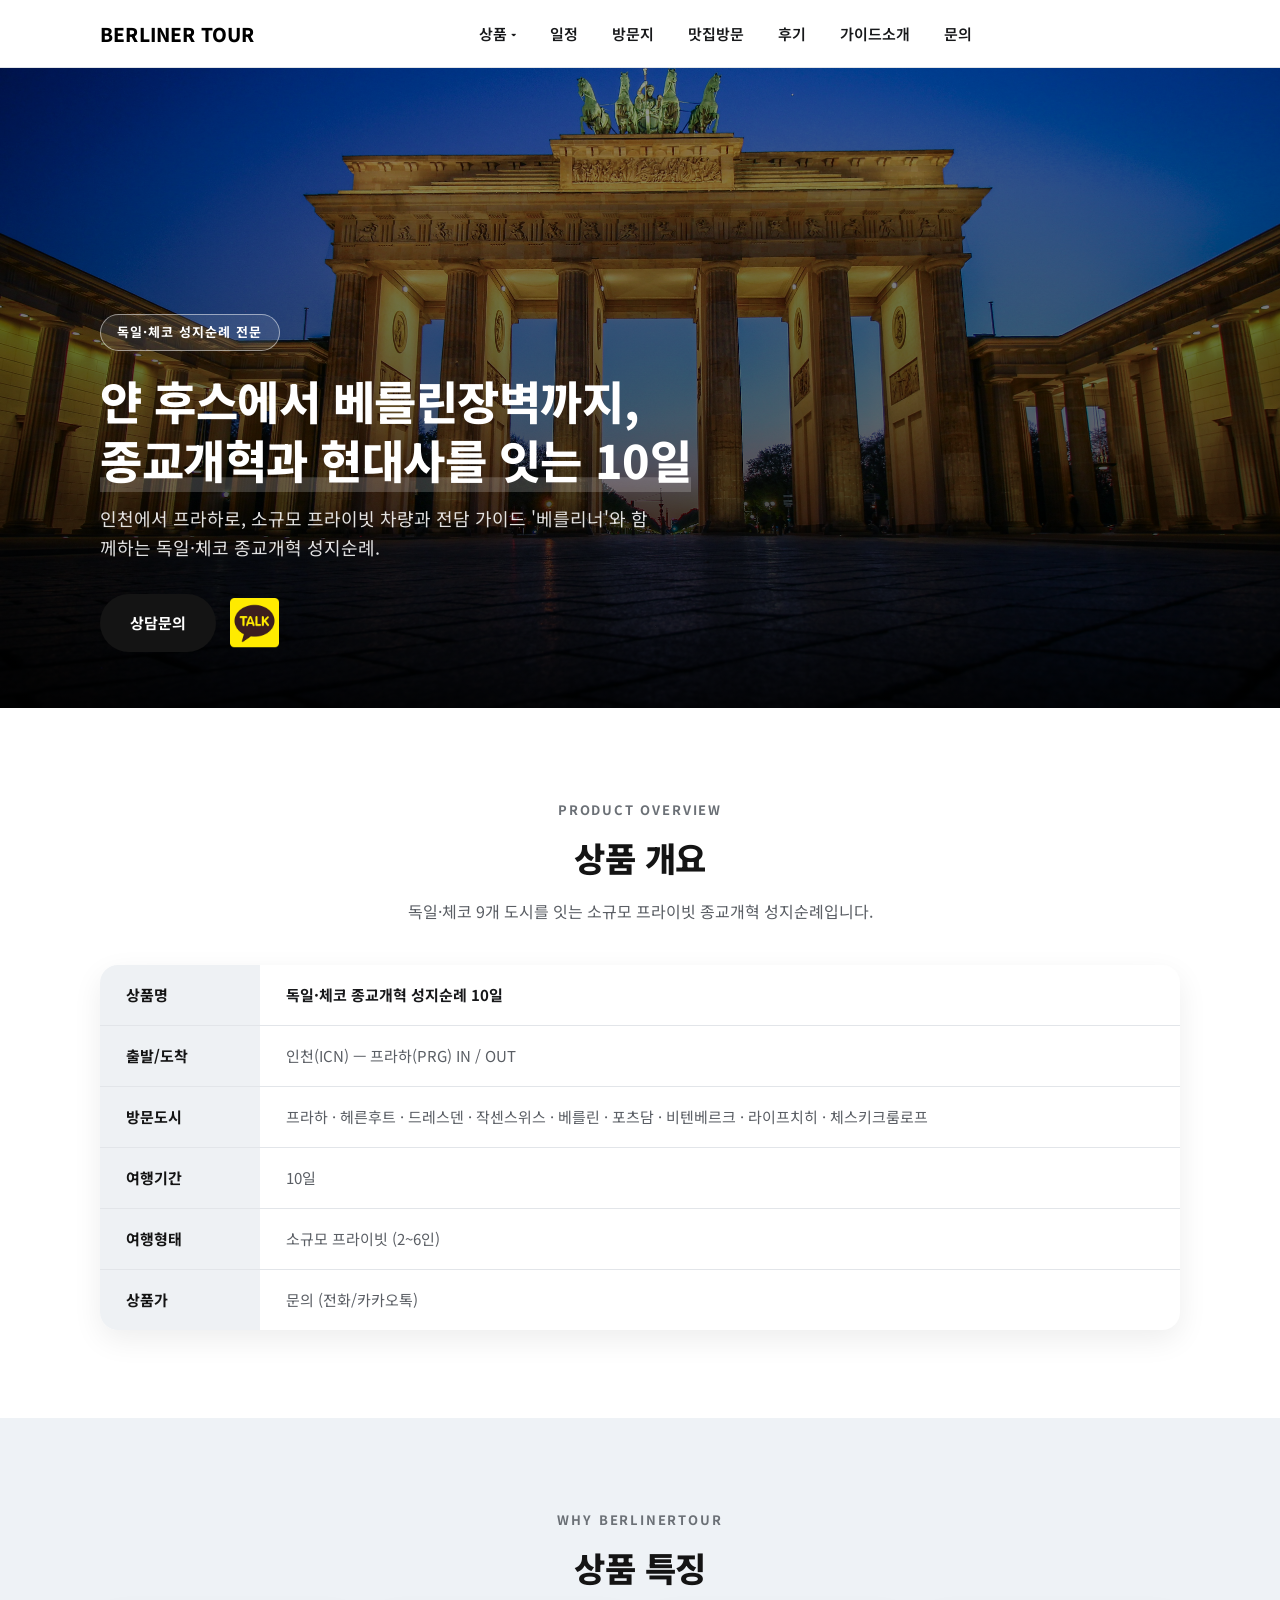
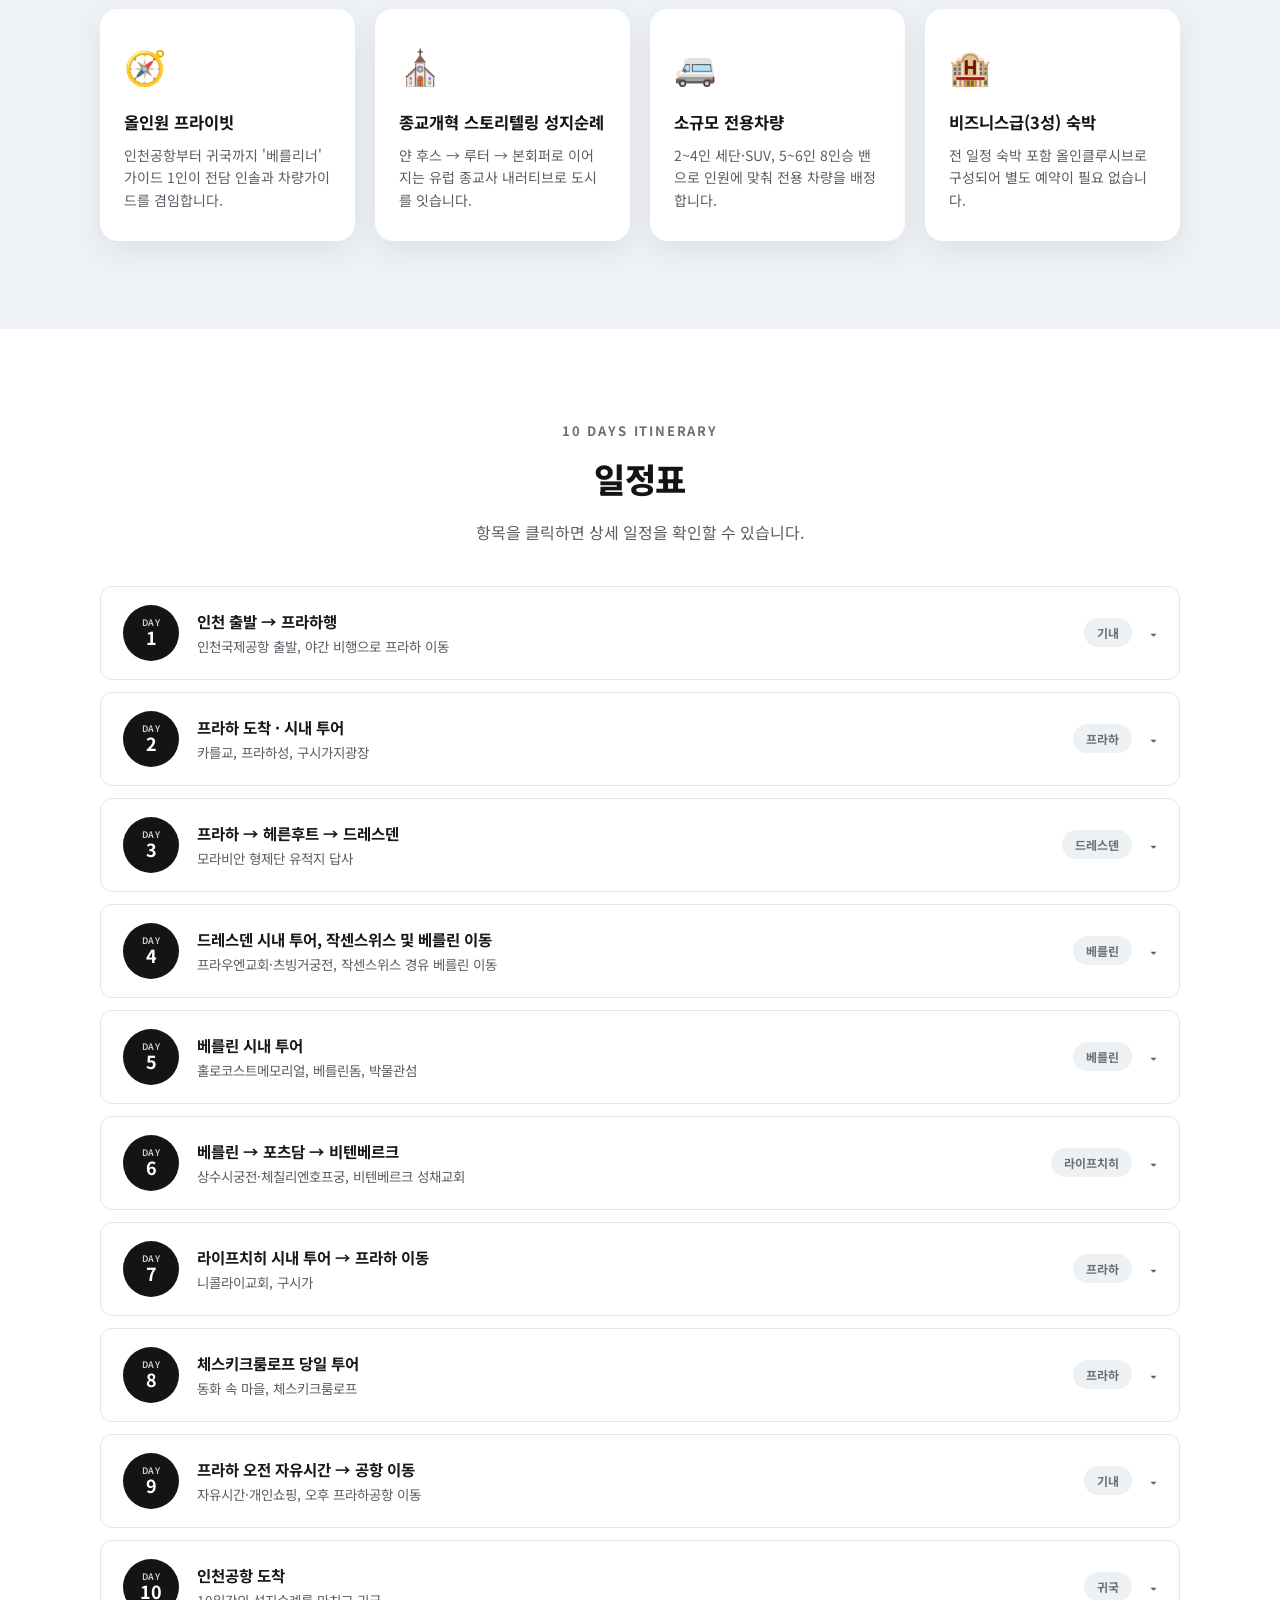
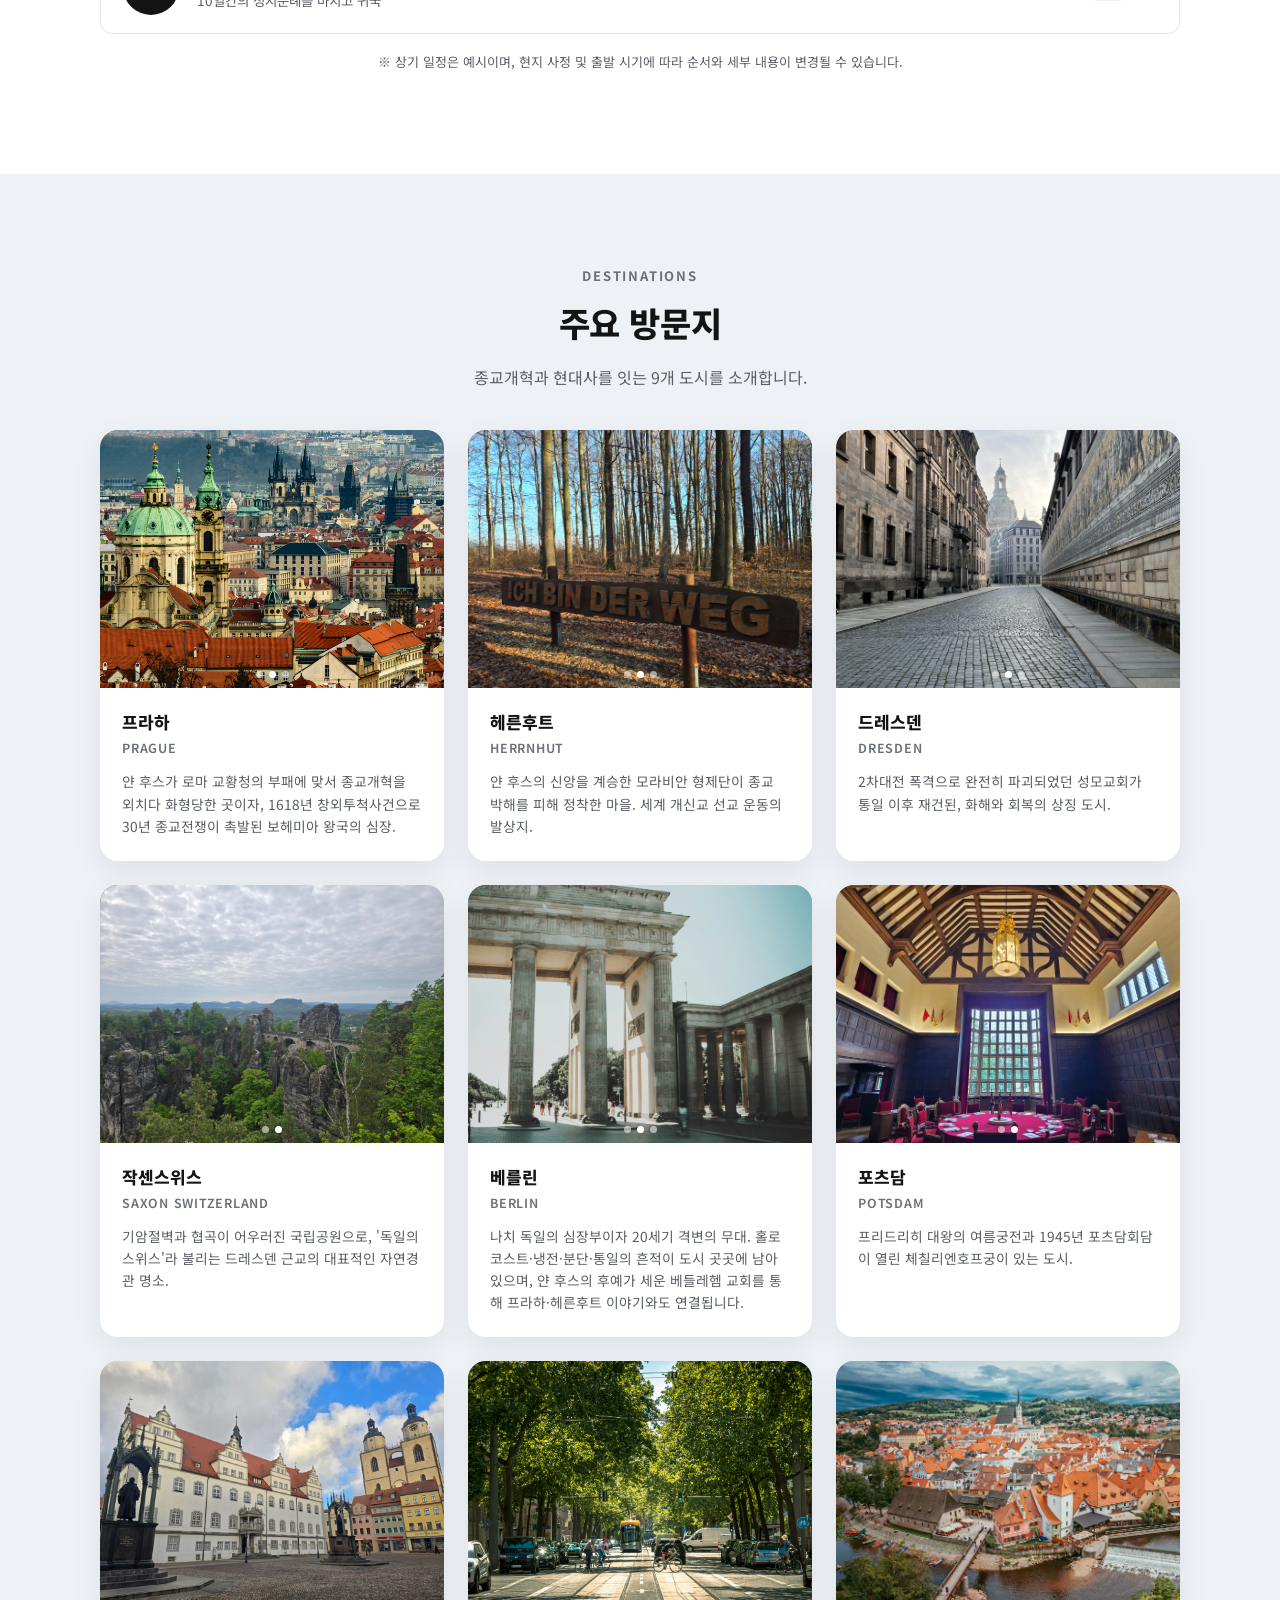
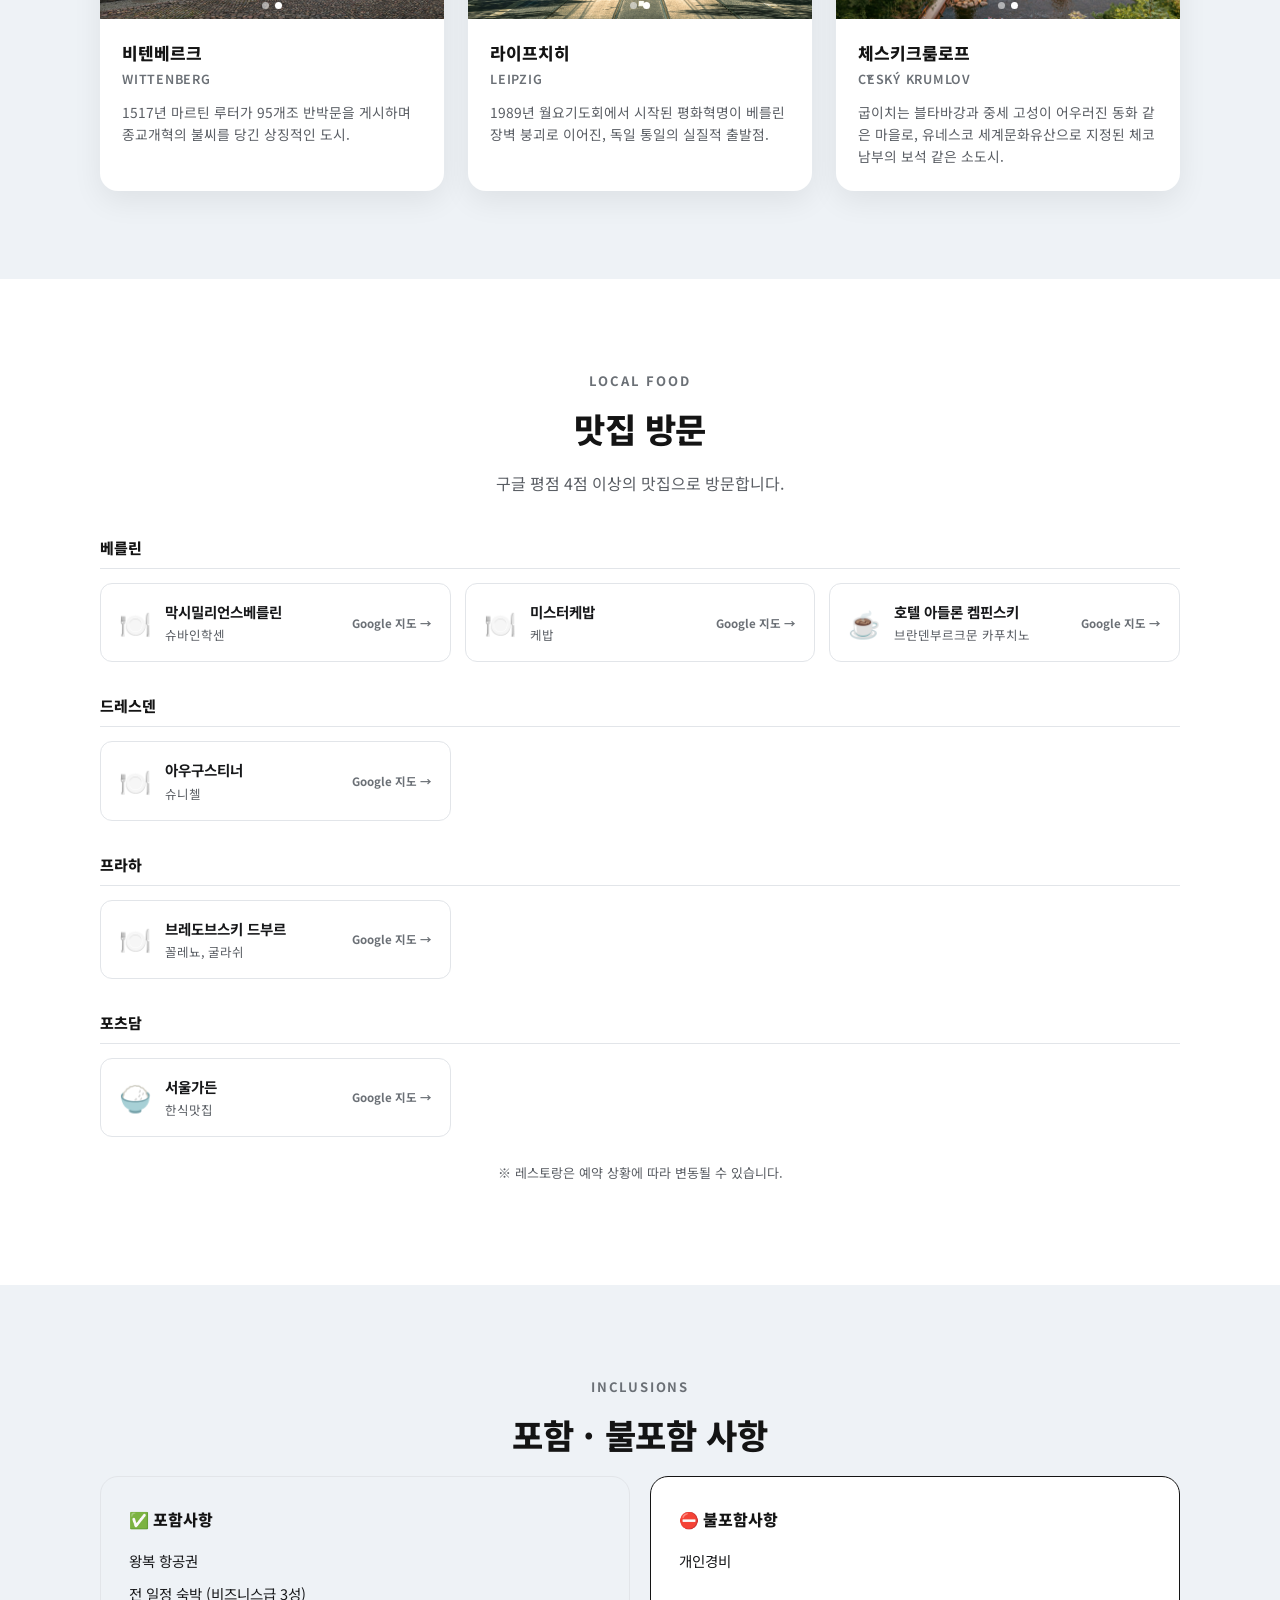
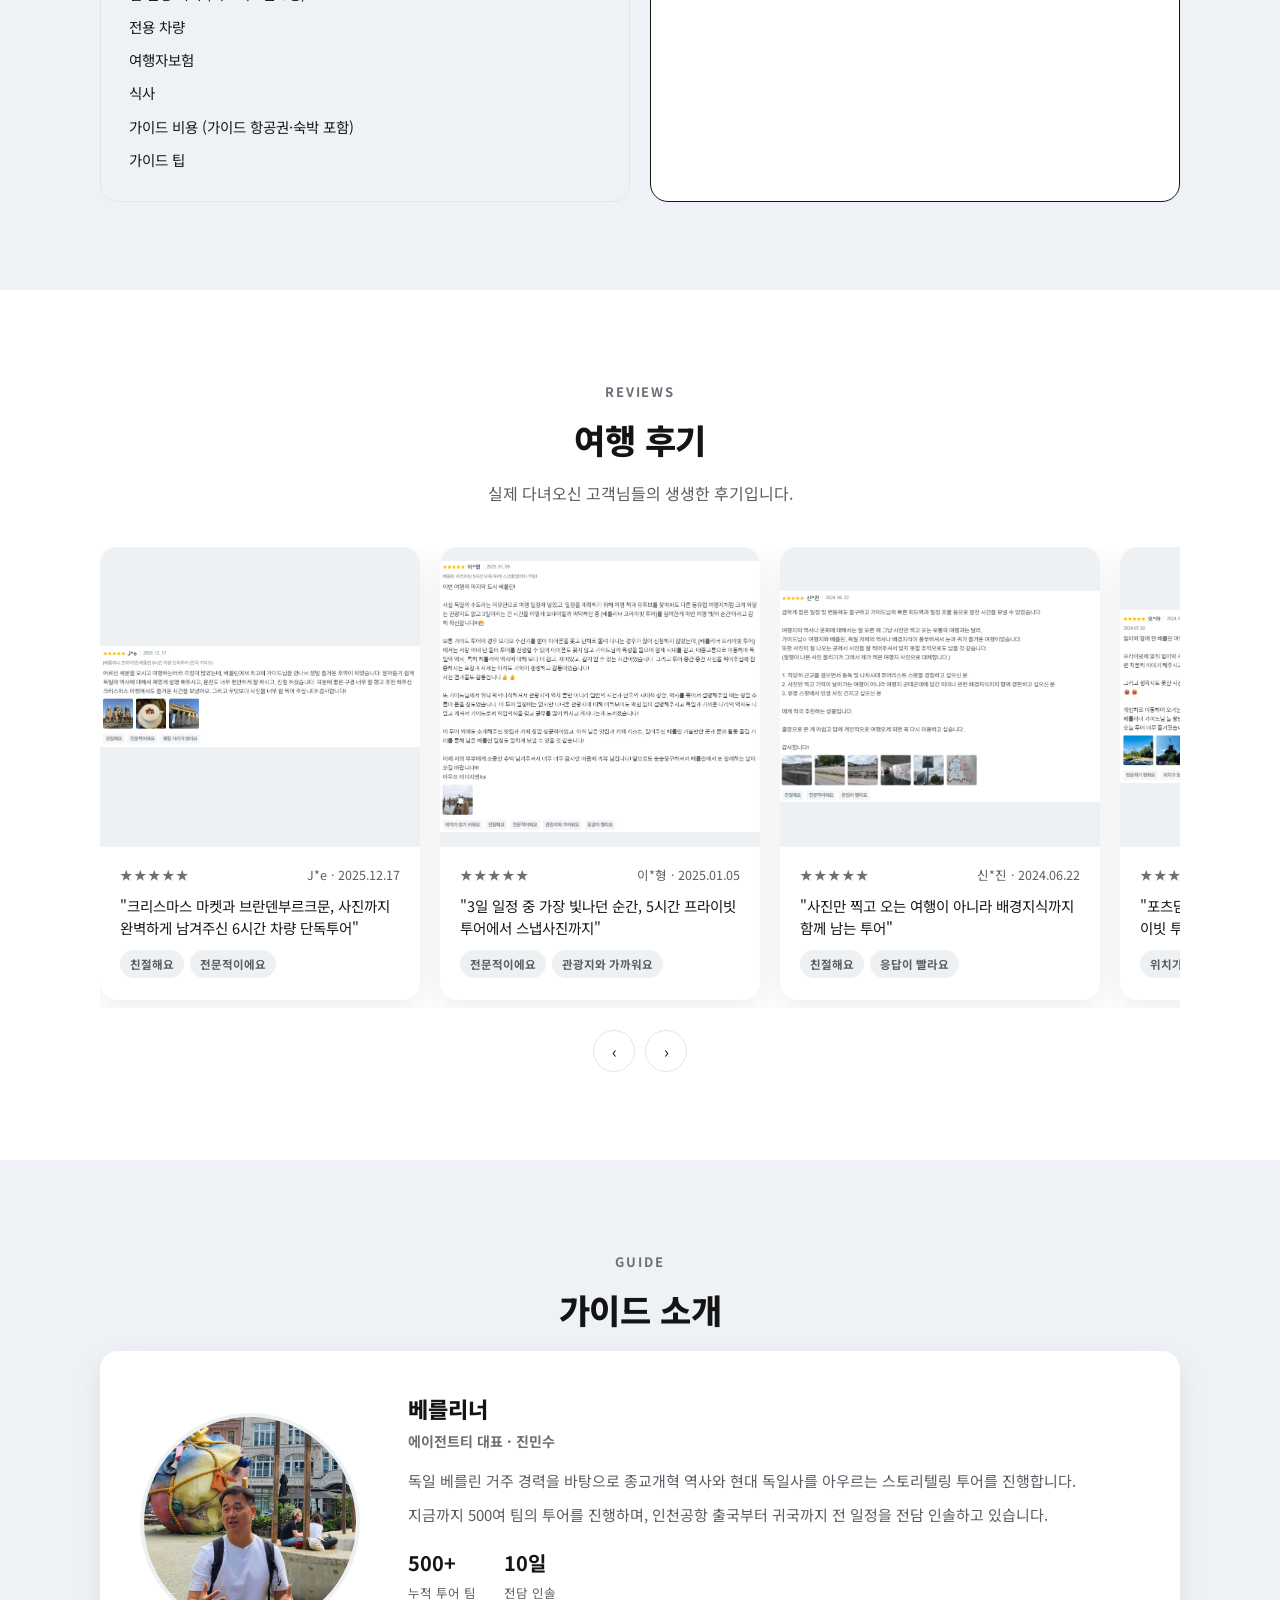
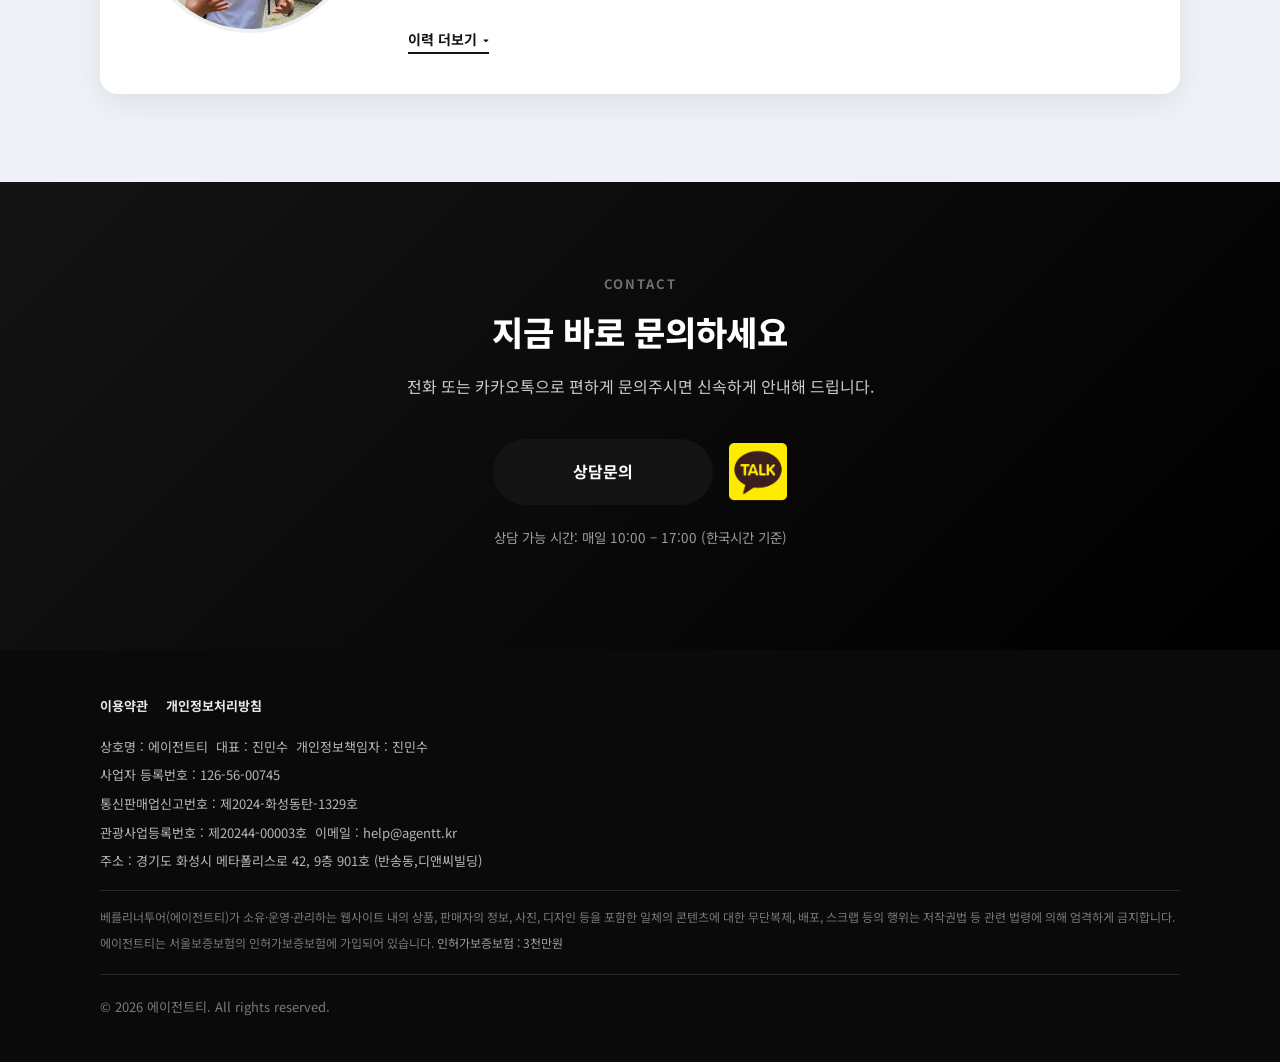
==== commit ab9bd744: "'맛집 방문' 카테고리 추가 - GNB에 '맛집방문' 메뉴 추가 (방문지와 후기 사이) - 주요 방문지 다음 섹션으로 맛집 방문 신설, 도시별(베를린/드레스덴/   프라하/포츠담)" ====
--- a/index.html
+++ b/index.html
@@ -16,7 +16,7 @@
 <link rel="preconnect" href="https://fonts.googleapis.com">
 <link rel="preconnect" href="https://fonts.gstatic.com" crossorigin>
 <link href="https://fonts.googleapis.com/css2?family=Noto+Sans+KR:wght@400;500;600;700;800&display=swap" rel="stylesheet">
-<link rel="stylesheet" href="/assets/css/style.css?v=202609140514">
+<link rel="stylesheet" href="/assets/css/style.css?v=202609140543">
 </head>
 <body>
 
@@ -38,6 +38,7 @@
       </li>
       <li class="nav-item"><a href="#itinerary" class="nav-link">일정</a></li>
       <li class="nav-item"><a href="#destinations" class="nav-link">방문지</a></li>
+      <li class="nav-item"><a href="#restaurants" class="nav-link">맛집방문</a></li>
       <li class="nav-item"><a href="#reviews" class="nav-link">후기</a></li>
       <li class="nav-item"><a href="#guide" class="nav-link">가이드소개</a></li>
       <li class="nav-item"><a href="#contact" class="nav-link">문의</a></li>
@@ -486,8 +487,93 @@
   </div>
 </section>
 
+<!-- ============================== 맛집 방문 ============================== -->
+<section class="section" id="restaurants">
+  <div class="container">
+    <div class="section-head">
+      <span class="section-eyebrow">Local Food</span>
+      <h2 class="section-title">맛집 방문</h2>
+      <p class="section-desc">구글 평점 4점 이상의 맛집으로 방문합니다.</p>
+    </div>
+
+    <div class="food-city-group">
+      <h3 class="food-city-name">베를린</h3>
+      <div class="food-grid">
+        <a class="food-card" href="https://maps.app.goo.gl/NAnNvjHVqneHnjRJA" target="_blank" rel="noopener">
+          <span class="food-icon">🍽️</span>
+          <span class="food-info">
+            <span class="food-name">막시밀리언스베를린</span>
+            <span class="food-dish">슈바인학센</span>
+          </span>
+          <span class="food-link">Google 지도 →</span>
+        </a>
+        <a class="food-card" href="https://maps.app.goo.gl/fKEPpkydN7ZrJVxj6" target="_blank" rel="noopener">
+          <span class="food-icon">🍽️</span>
+          <span class="food-info">
+            <span class="food-name">미스터케밥</span>
+            <span class="food-dish">케밥</span>
+          </span>
+          <span class="food-link">Google 지도 →</span>
+        </a>
+        <a class="food-card" href="https://maps.app.goo.gl/jiSQq1YZFJYZvSTg8" target="_blank" rel="noopener">
+          <span class="food-icon">☕</span>
+          <span class="food-info">
+            <span class="food-name">호텔 아들론 켐핀스키</span>
+            <span class="food-dish">브란덴부르크문 카푸치노</span>
+          </span>
+          <span class="food-link">Google 지도 →</span>
+        </a>
+      </div>
+    </div>
+
+    <div class="food-city-group">
+      <h3 class="food-city-name">드레스덴</h3>
+      <div class="food-grid">
+        <a class="food-card" href="https://maps.app.goo.gl/F91aWeqRU2rNbE2P7" target="_blank" rel="noopener">
+          <span class="food-icon">🍽️</span>
+          <span class="food-info">
+            <span class="food-name">아우구스티너</span>
+            <span class="food-dish">슈니첼</span>
+          </span>
+          <span class="food-link">Google 지도 →</span>
+        </a>
+      </div>
+    </div>
+
+    <div class="food-city-group">
+      <h3 class="food-city-name">프라하</h3>
+      <div class="food-grid">
+        <a class="food-card" href="https://maps.app.goo.gl/2VaTwn86e3Dmgjeu5" target="_blank" rel="noopener">
+          <span class="food-icon">🍽️</span>
+          <span class="food-info">
+            <span class="food-name">브레도브스키 드부르</span>
+            <span class="food-dish">꼴레뇨, 굴라쉬</span>
+          </span>
+          <span class="food-link">Google 지도 →</span>
+        </a>
+      </div>
+    </div>
+
+    <div class="food-city-group">
+      <h3 class="food-city-name">포츠담</h3>
+      <div class="food-grid">
+        <a class="food-card" href="https://maps.app.goo.gl/MAjjgDRMoiTmszAr8" target="_blank" rel="noopener">
+          <span class="food-icon">🍚</span>
+          <span class="food-info">
+            <span class="food-name">서울가든</span>
+            <span class="food-dish">한식맛집</span>
+          </span>
+          <span class="food-link">Google 지도 →</span>
+        </a>
+      </div>
+    </div>
+
+    <p class="food-note">※ 레스토랑은 예약 상황에 따라 변동될 수 있습니다.</p>
+  </div>
+</section>
+
 <!-- ============================== 포함/불포함사항 ============================== -->
-<section class="section">
+<section class="section section--alt">
   <div class="container">
     <div class="section-head">
       <span class="section-eyebrow">Inclusions</span>
@@ -518,7 +604,7 @@
 </section>
 
 <!-- ============================== 여행 후기 ============================== -->
-<section class="section section--alt" id="reviews">
+<section class="section" id="reviews">
   <div class="container">
     <div class="section-head">
       <span class="section-eyebrow">Reviews</span>
@@ -613,7 +699,7 @@
 </section>
 
 <!-- ============================== 가이드 소개 ============================== -->
-<section class="section" id="guide">
+<section class="section section--alt" id="guide">
   <div class="container">
     <div class="section-head">
       <span class="section-eyebrow">Guide</span>
@@ -723,6 +809,6 @@
   </a>
 </div>
 
-<script src="/assets/js/main.js?v=202609140514"></script>
+<script src="/assets/js/main.js?v=202609140543"></script>
 </body>
 </html>
--- a/assets/css/style.css
+++ b/assets/css/style.css
@@ -557,6 +557,51 @@
   font-size: 13.8px;
   color: var(--color-ink-soft);
   margin: 0;
+}
+
+/* ---------- Local Food ---------- */
+.food-city-group { margin-bottom: 32px; }
+.food-city-group:last-of-type { margin-bottom: 0; }
+.food-city-name {
+  font-size: 15px;
+  font-weight: 800;
+  color: var(--color-black);
+  margin: 0 0 14px;
+  padding-bottom: 8px;
+  border-bottom: 1px solid var(--color-line);
+}
+.food-grid {
+  display: grid;
+  grid-template-columns: repeat(auto-fill, minmax(260px, 1fr));
+  gap: 14px;
+}
+.food-card {
+  display: flex;
+  align-items: center;
+  gap: 14px;
+  padding: 16px 18px;
+  background: var(--color-paper);
+  border: 1px solid var(--color-line);
+  border-radius: var(--radius-md);
+  transition: transform 0.2s ease, box-shadow 0.2s ease, border-color 0.2s ease;
+}
+.food-card:hover { transform: translateY(-3px); box-shadow: var(--shadow-card-hover); border-color: transparent; }
+.food-icon { font-size: 26px; flex-shrink: 0; line-height: 1; }
+.food-info { display: flex; flex-direction: column; gap: 2px; flex: 1; min-width: 0; }
+.food-name { font-weight: 700; font-size: 14.5px; color: var(--color-ink); }
+.food-dish { font-size: 12.5px; color: var(--color-ink-soft); }
+.food-link {
+  font-size: 11.5px;
+  font-weight: 700;
+  color: var(--color-accent);
+  white-space: nowrap;
+  flex-shrink: 0;
+}
+.food-note {
+  margin-top: 26px;
+  text-align: center;
+  font-size: 13px;
+  color: var(--color-ink-soft);
 }
 
 /* ---------- Inclusions ---------- */
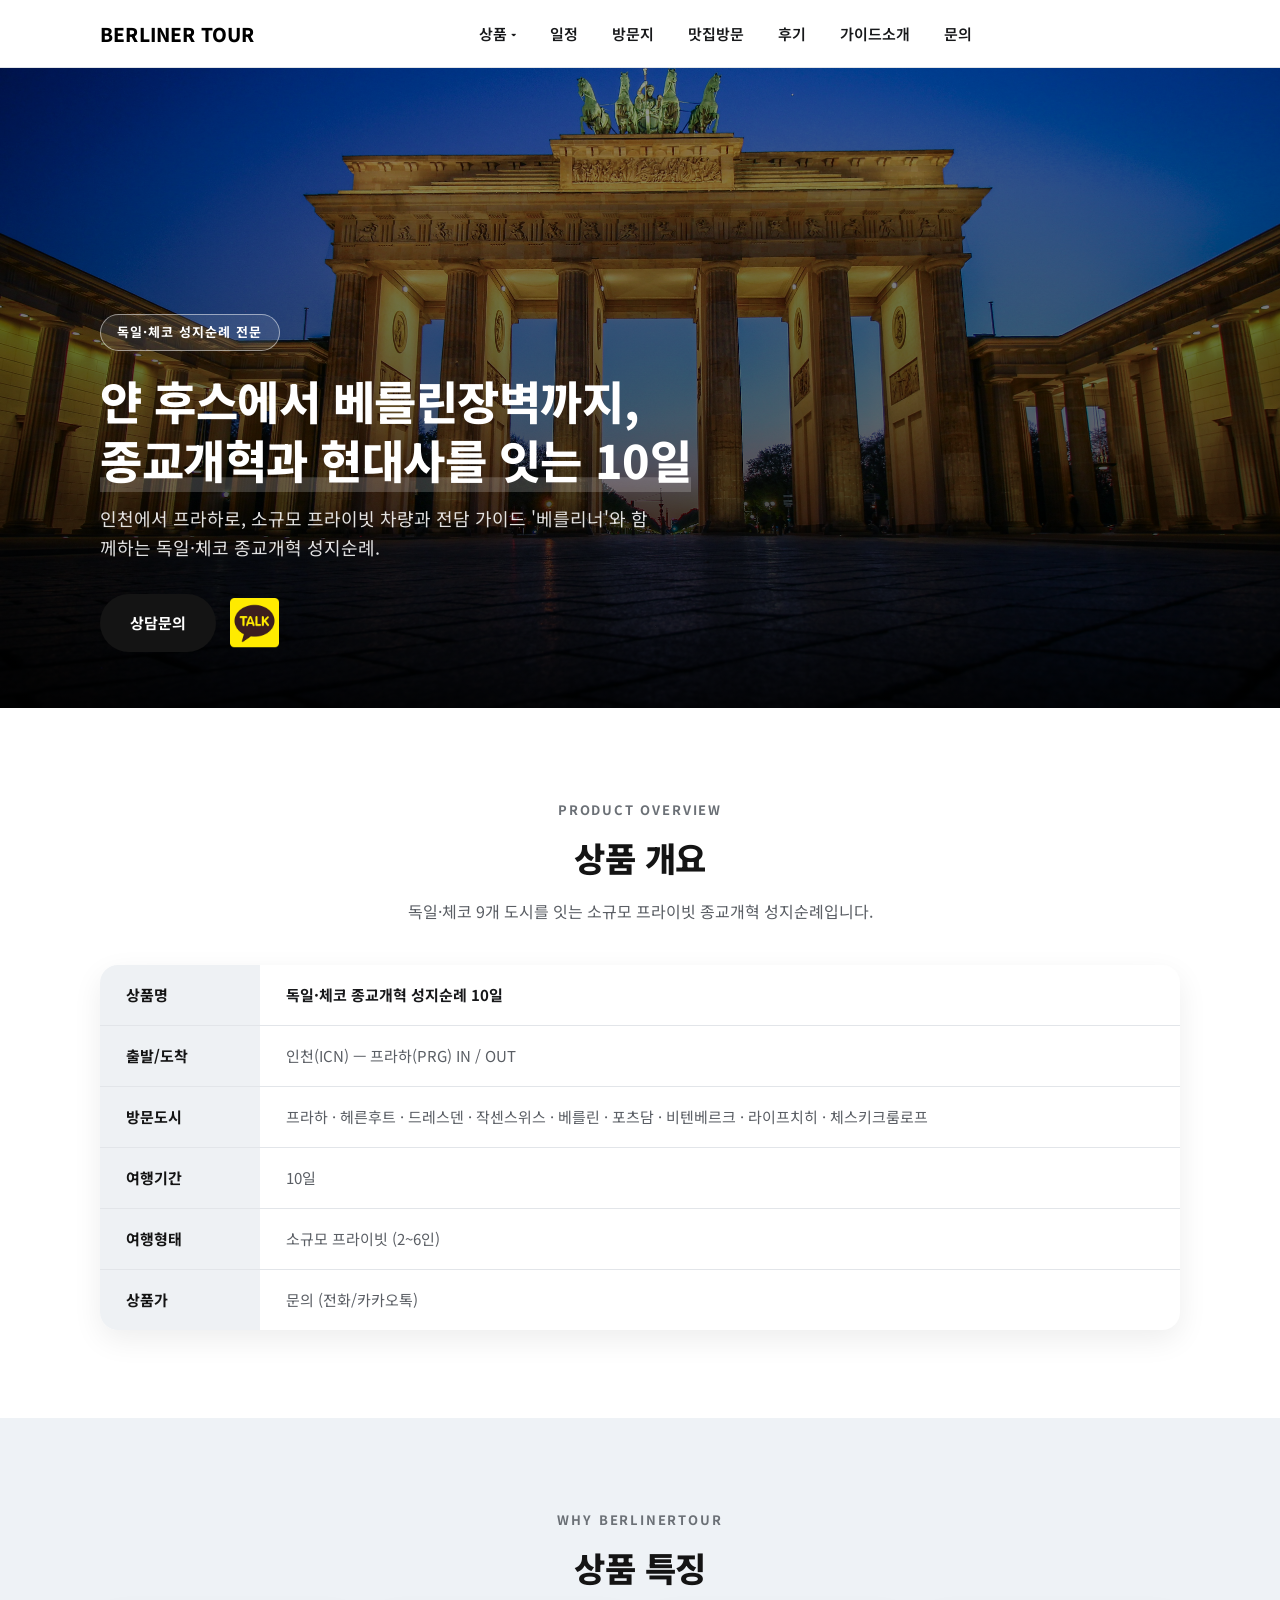
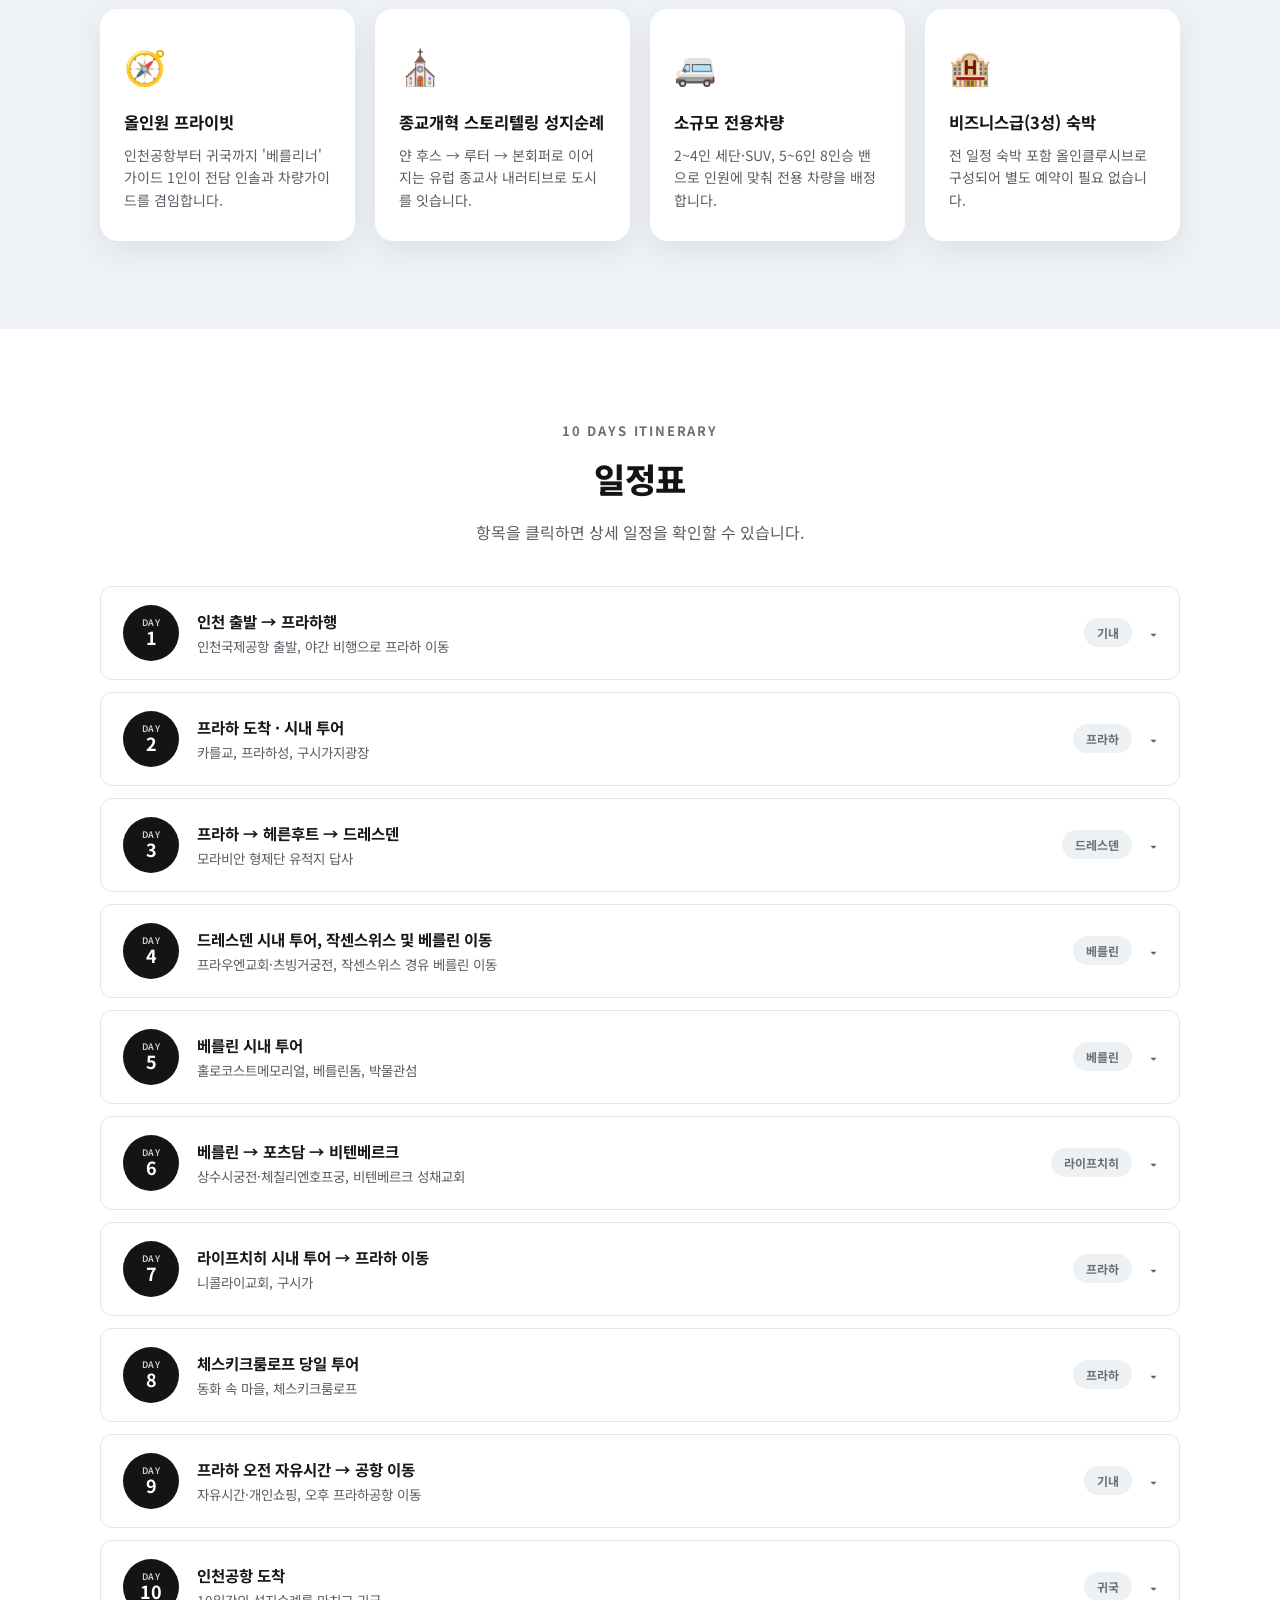
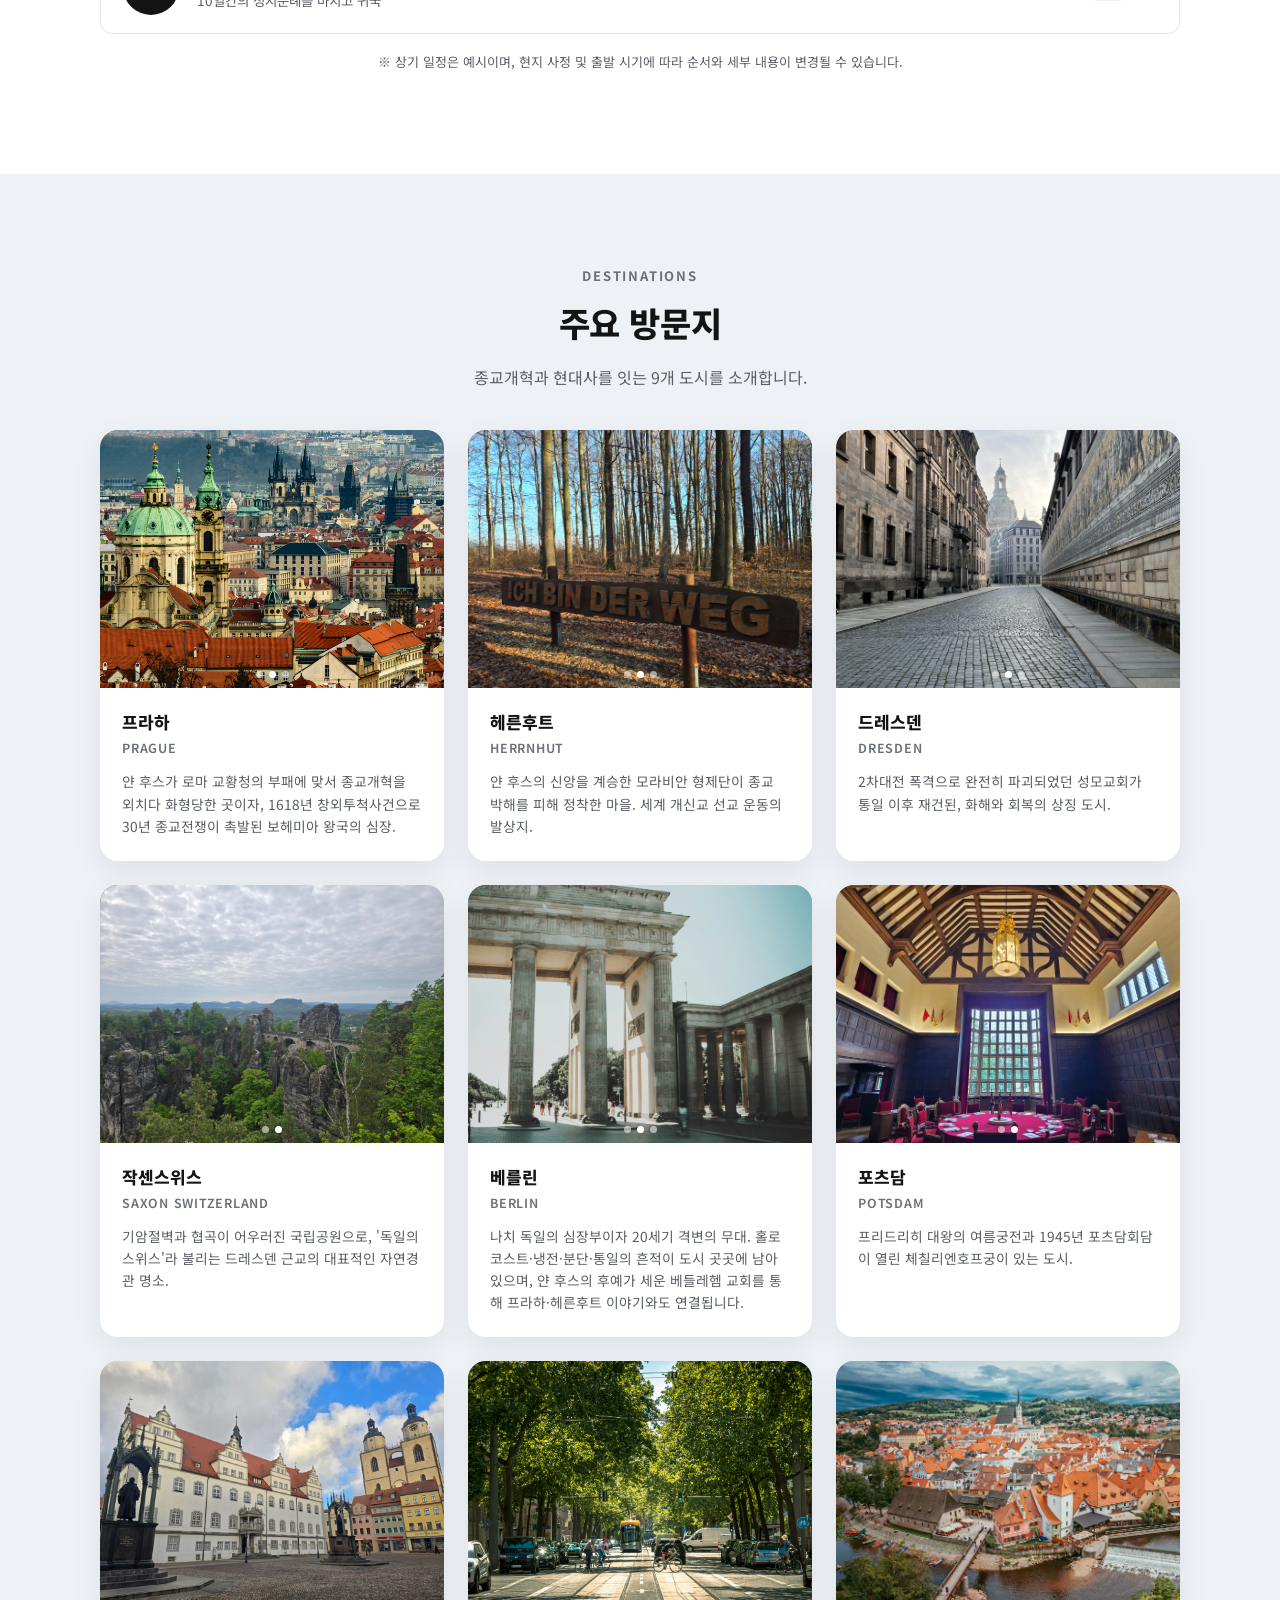
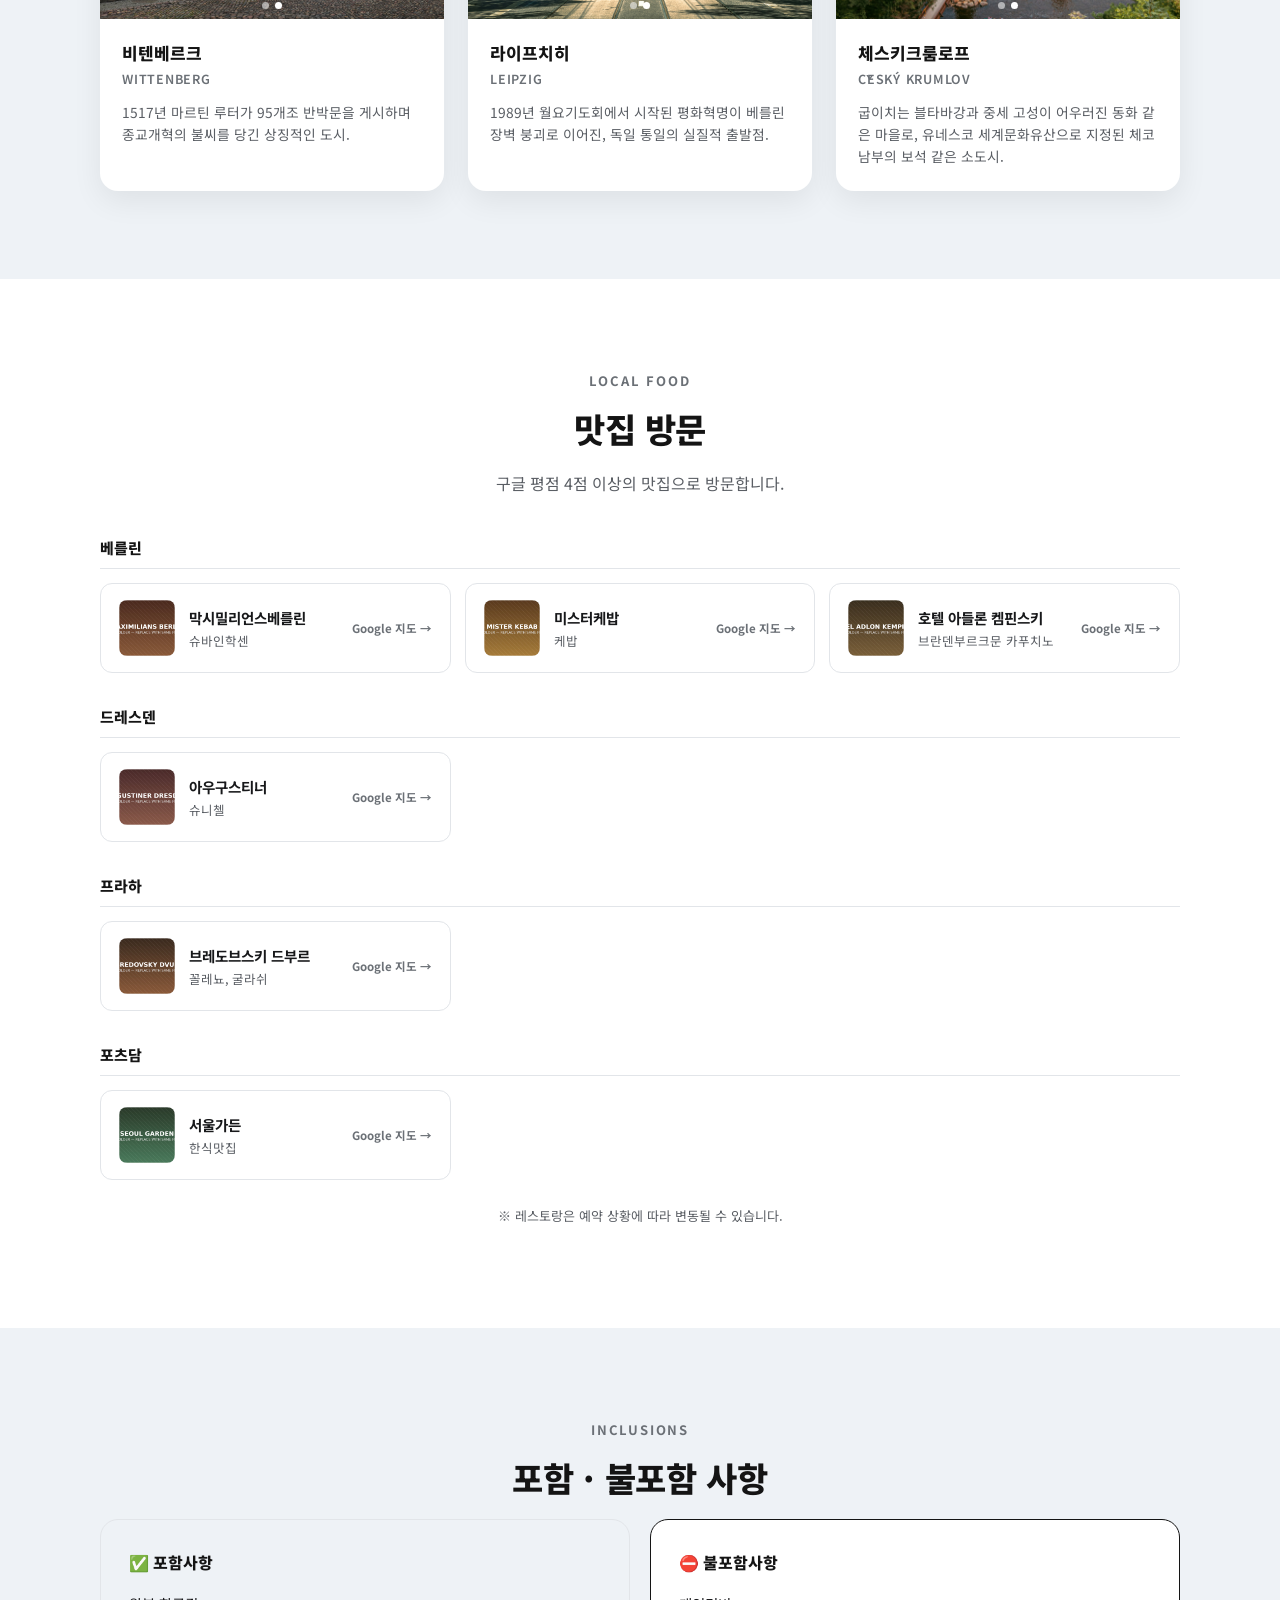
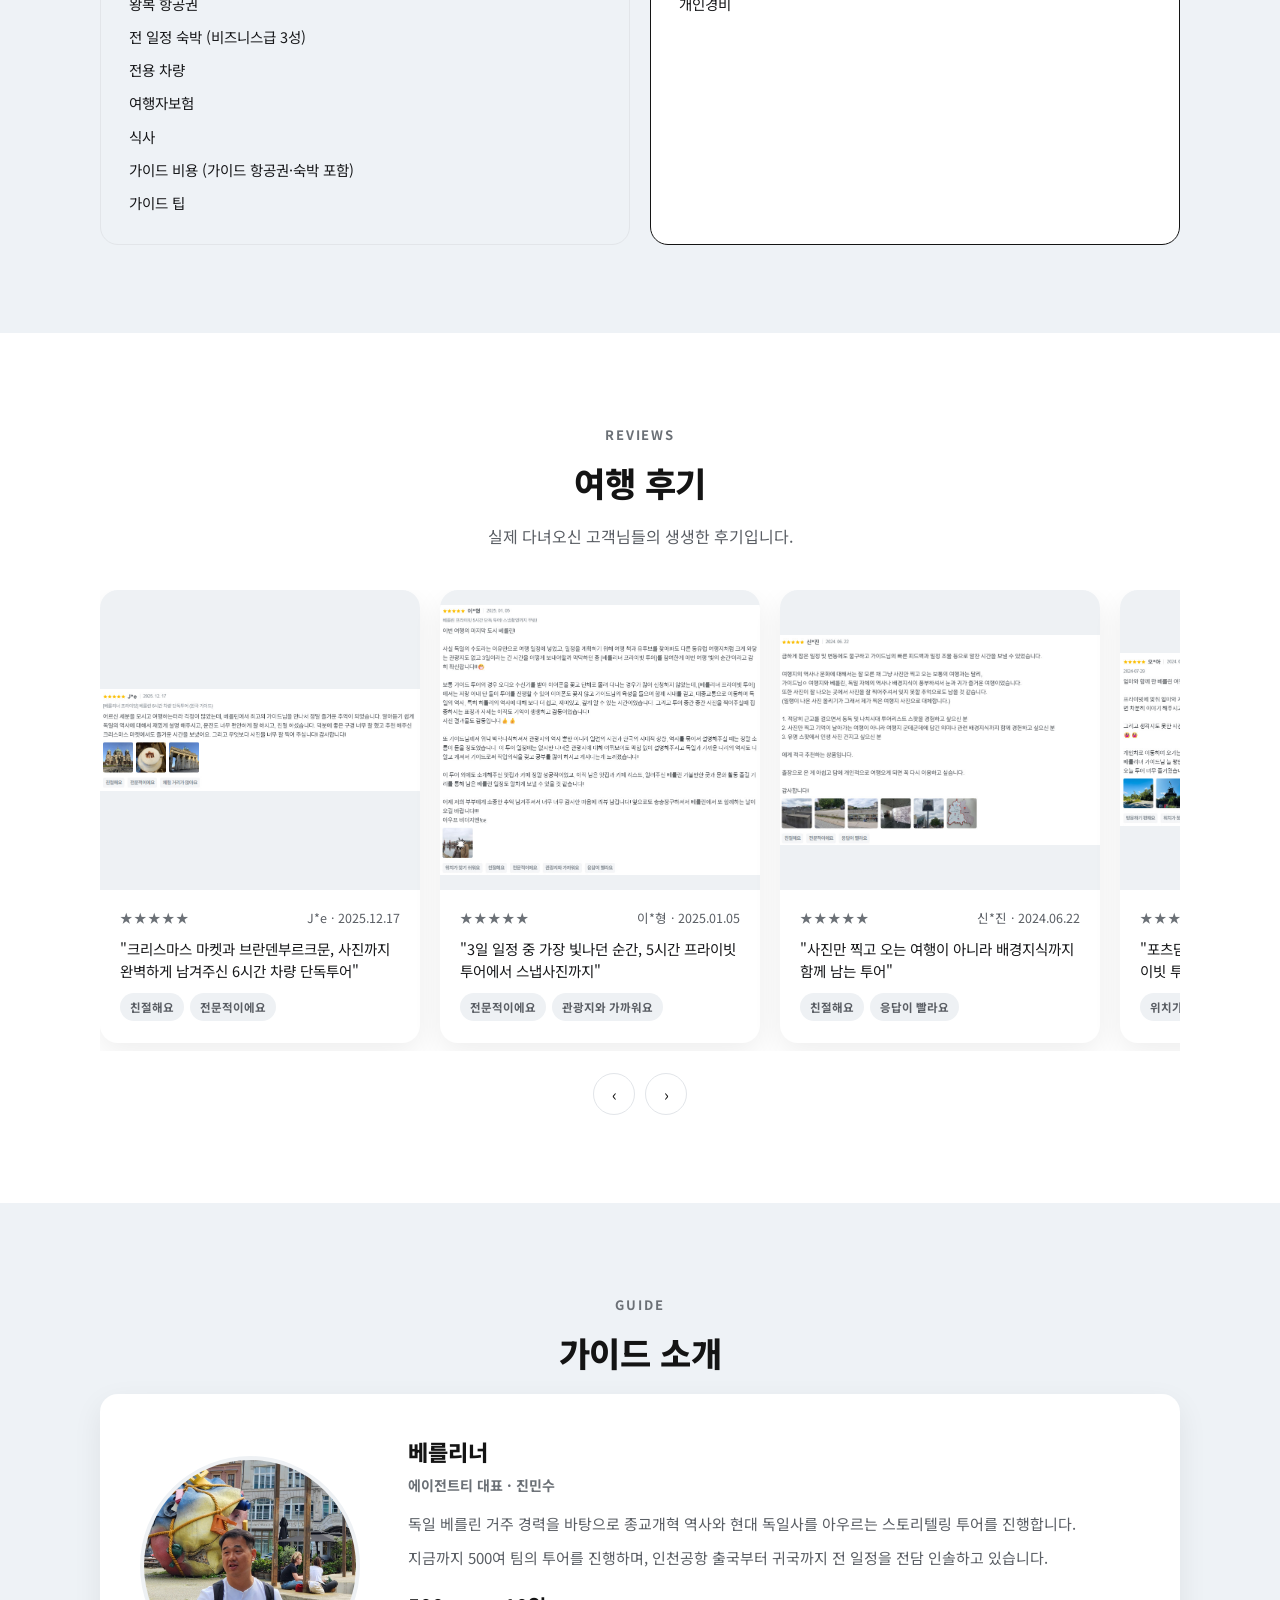
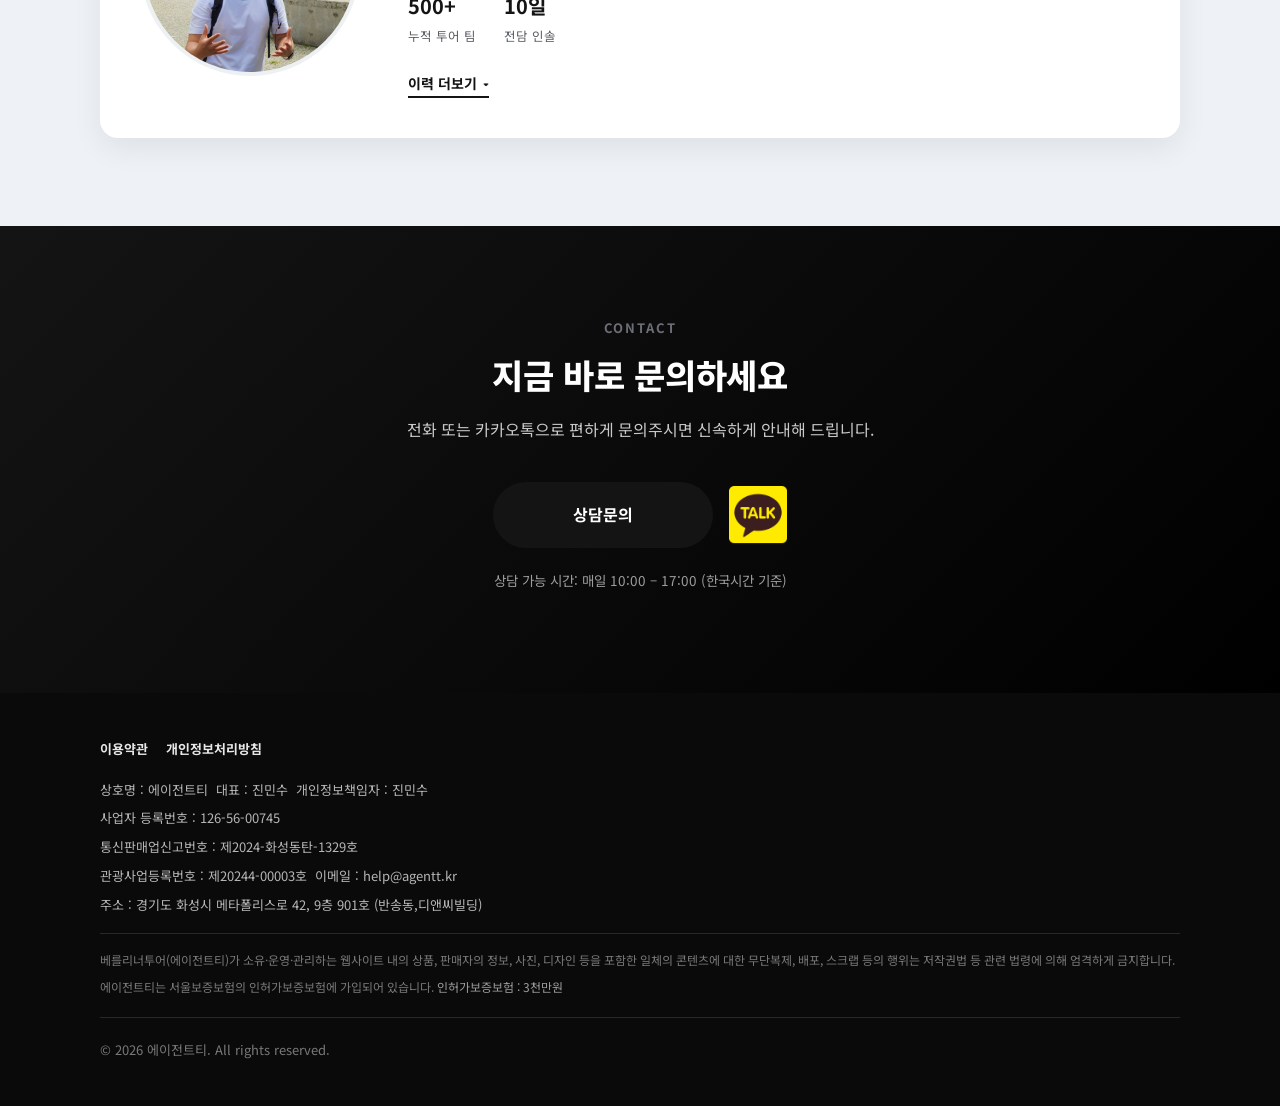
==== commit 7a14549c: "맛집 방문 카드에 사진 슬롯 추가 각 맛집 카드의 이모지 아이콘을 images/restaurants/ 하위 사진으로 교체 가능한 실제 이미지 슬롯으로 변경. 기존 이미지 교체 방식" ====
--- a/index.html
+++ b/index.html
@@ -16,7 +16,7 @@
 <link rel="preconnect" href="https://fonts.googleapis.com">
 <link rel="preconnect" href="https://fonts.gstatic.com" crossorigin>
 <link href="https://fonts.googleapis.com/css2?family=Noto+Sans+KR:wght@400;500;600;700;800&display=swap" rel="stylesheet">
-<link rel="stylesheet" href="/assets/css/style.css?v=202609140543">
+<link rel="stylesheet" href="/assets/css/style.css?v=202609140550">
 </head>
 <body>
 
@@ -500,7 +500,7 @@
       <h3 class="food-city-name">베를린</h3>
       <div class="food-grid">
         <a class="food-card" href="https://maps.app.goo.gl/NAnNvjHVqneHnjRJA" target="_blank" rel="noopener">
-          <span class="food-icon">🍽️</span>
+          <span class="food-photo"><img src="/images/restaurants/berlin-maximilians/1.jpg" alt="막시밀리언스베를린"></span>
           <span class="food-info">
             <span class="food-name">막시밀리언스베를린</span>
             <span class="food-dish">슈바인학센</span>
@@ -508,7 +508,7 @@
           <span class="food-link">Google 지도 →</span>
         </a>
         <a class="food-card" href="https://maps.app.goo.gl/fKEPpkydN7ZrJVxj6" target="_blank" rel="noopener">
-          <span class="food-icon">🍽️</span>
+          <span class="food-photo"><img src="/images/restaurants/berlin-mister-kebab/1.jpg" alt="미스터케밥"></span>
           <span class="food-info">
             <span class="food-name">미스터케밥</span>
             <span class="food-dish">케밥</span>
@@ -516,7 +516,7 @@
           <span class="food-link">Google 지도 →</span>
         </a>
         <a class="food-card" href="https://maps.app.goo.gl/jiSQq1YZFJYZvSTg8" target="_blank" rel="noopener">
-          <span class="food-icon">☕</span>
+          <span class="food-photo"><img src="/images/restaurants/berlin-adlon-kempinski/1.jpg" alt="호텔 아들론 켐핀스키"></span>
           <span class="food-info">
             <span class="food-name">호텔 아들론 켐핀스키</span>
             <span class="food-dish">브란덴부르크문 카푸치노</span>
@@ -530,7 +530,7 @@
       <h3 class="food-city-name">드레스덴</h3>
       <div class="food-grid">
         <a class="food-card" href="https://maps.app.goo.gl/F91aWeqRU2rNbE2P7" target="_blank" rel="noopener">
-          <span class="food-icon">🍽️</span>
+          <span class="food-photo"><img src="/images/restaurants/dresden-augustiner/1.jpg" alt="아우구스티너"></span>
           <span class="food-info">
             <span class="food-name">아우구스티너</span>
             <span class="food-dish">슈니첼</span>
@@ -544,7 +544,7 @@
       <h3 class="food-city-name">프라하</h3>
       <div class="food-grid">
         <a class="food-card" href="https://maps.app.goo.gl/2VaTwn86e3Dmgjeu5" target="_blank" rel="noopener">
-          <span class="food-icon">🍽️</span>
+          <span class="food-photo"><img src="/images/restaurants/prague-bredovsky-dvur/1.jpg" alt="브레도브스키 드부르"></span>
           <span class="food-info">
             <span class="food-name">브레도브스키 드부르</span>
             <span class="food-dish">꼴레뇨, 굴라쉬</span>
@@ -558,7 +558,7 @@
       <h3 class="food-city-name">포츠담</h3>
       <div class="food-grid">
         <a class="food-card" href="https://maps.app.goo.gl/MAjjgDRMoiTmszAr8" target="_blank" rel="noopener">
-          <span class="food-icon">🍚</span>
+          <span class="food-photo"><img src="/images/restaurants/potsdam-seoul-garden/1.jpg" alt="서울가든"></span>
           <span class="food-info">
             <span class="food-name">서울가든</span>
             <span class="food-dish">한식맛집</span>
@@ -809,6 +809,6 @@
   </a>
 </div>
 
-<script src="/assets/js/main.js?v=202609140543"></script>
+<script src="/assets/js/main.js?v=202609140550"></script>
 </body>
 </html>
--- a/assets/css/style.css
+++ b/assets/css/style.css
@@ -586,7 +586,15 @@
   transition: transform 0.2s ease, box-shadow 0.2s ease, border-color 0.2s ease;
 }
 .food-card:hover { transform: translateY(-3px); box-shadow: var(--shadow-card-hover); border-color: transparent; }
-.food-icon { font-size: 26px; flex-shrink: 0; line-height: 1; }
+.food-photo {
+  width: 56px;
+  height: 56px;
+  border-radius: var(--radius-sm);
+  overflow: hidden;
+  flex-shrink: 0;
+  background: var(--color-tag-bg);
+}
+.food-photo img { width: 100%; height: 100%; object-fit: cover; }
 .food-info { display: flex; flex-direction: column; gap: 2px; flex: 1; min-width: 0; }
 .food-name { font-weight: 700; font-size: 14.5px; color: var(--color-ink); }
 .food-dish { font-size: 12.5px; color: var(--color-ink-soft); }
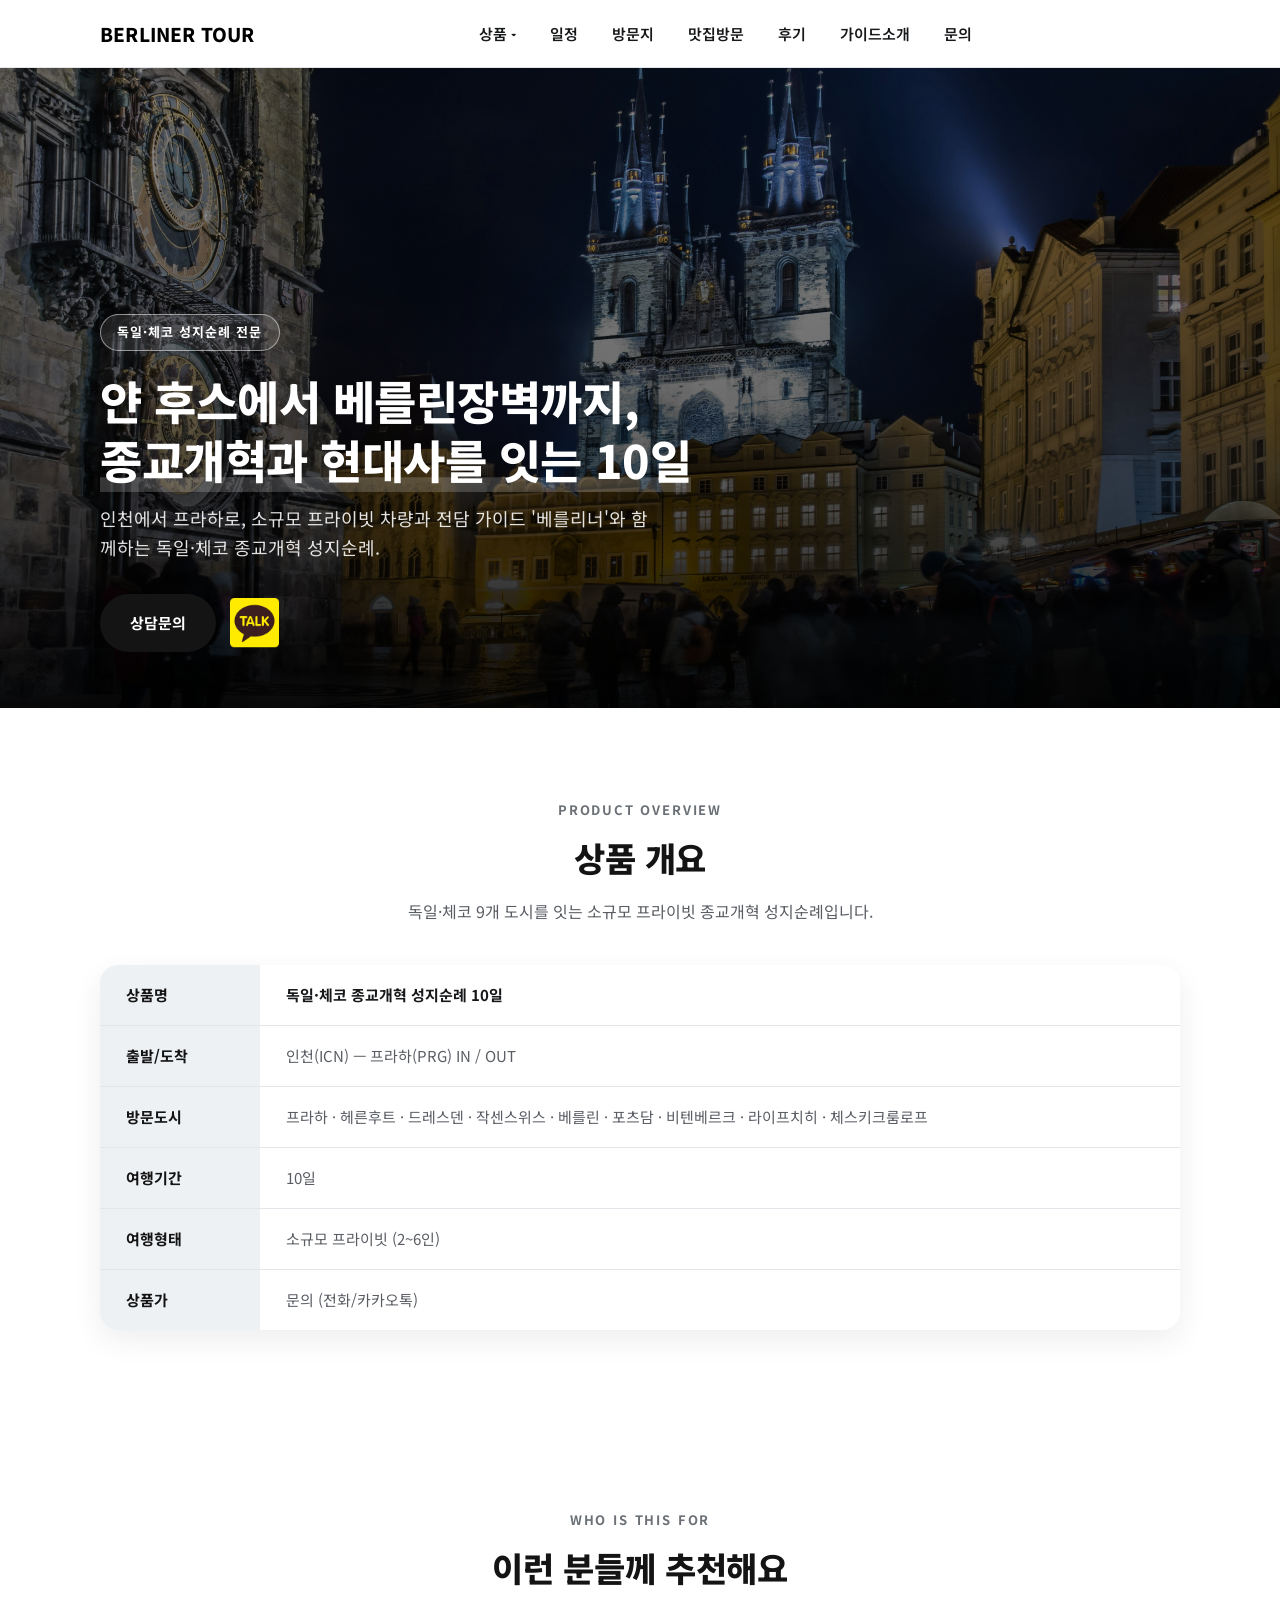
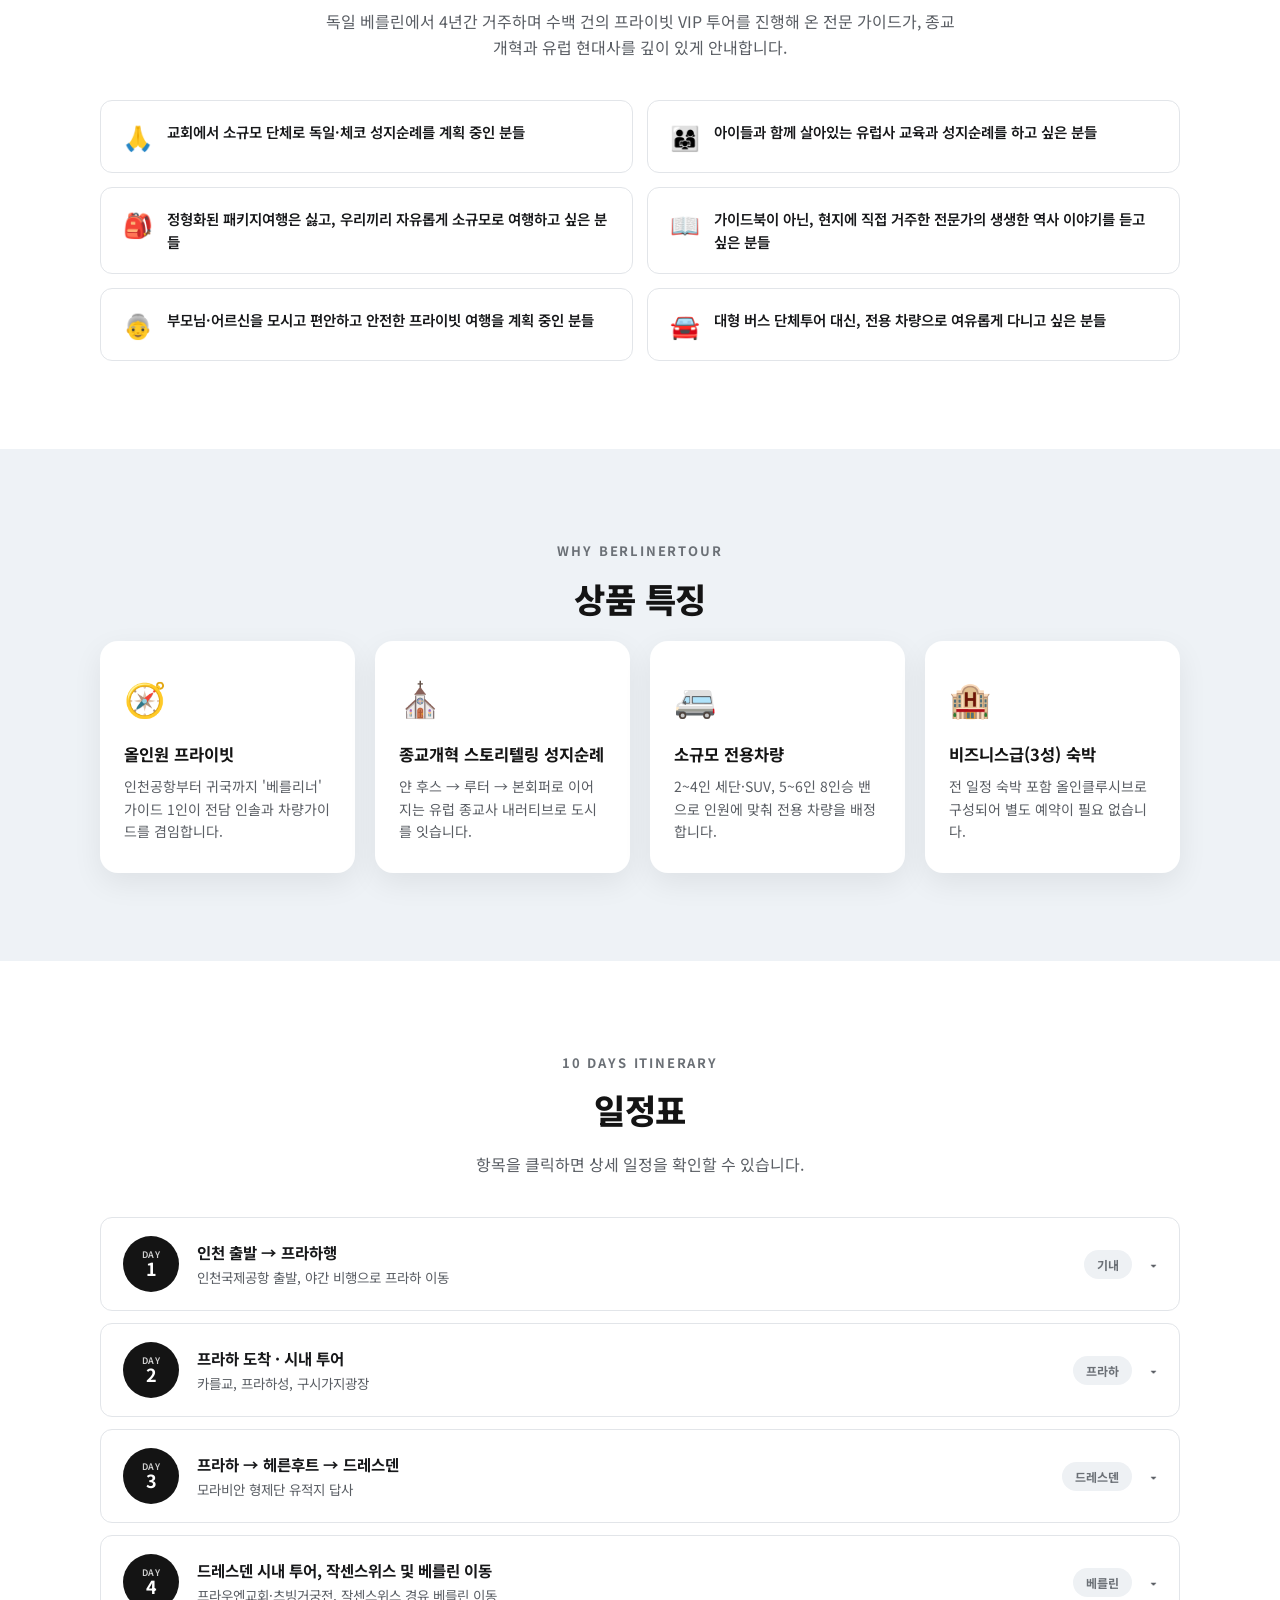
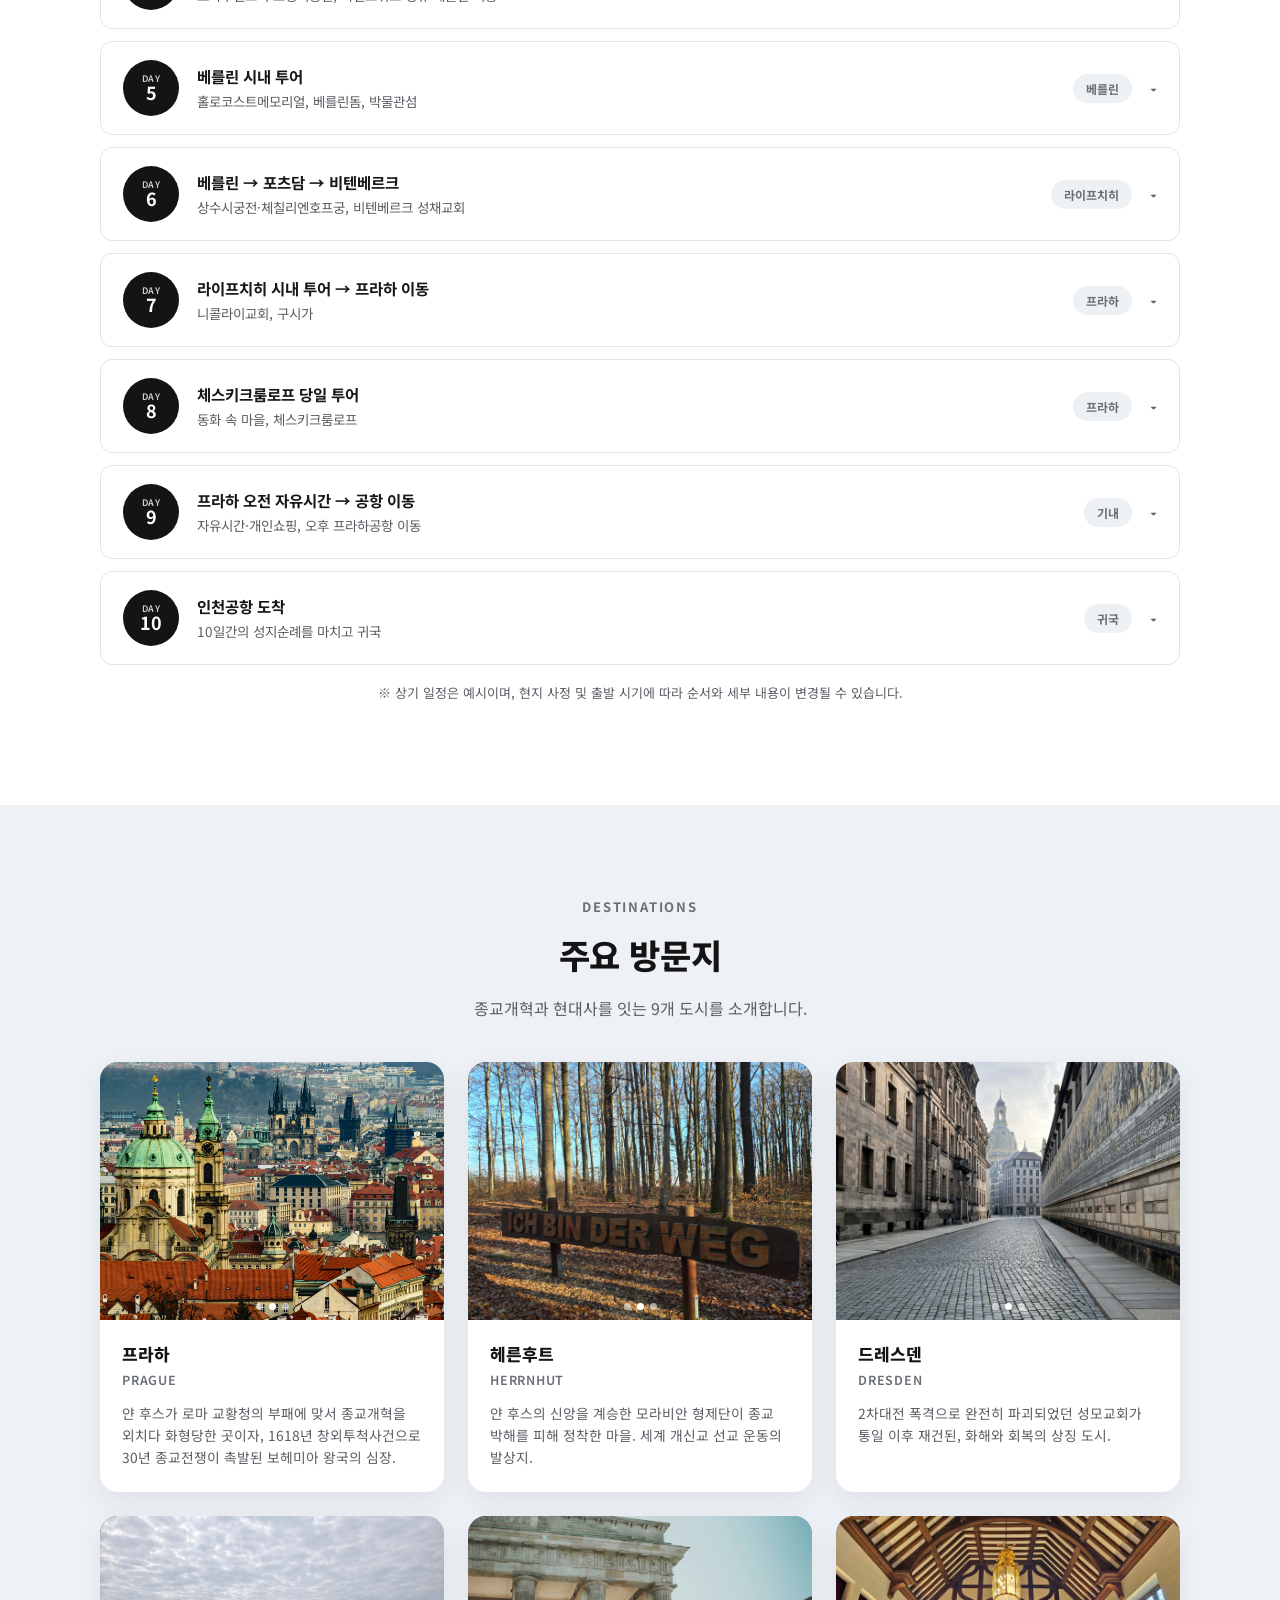
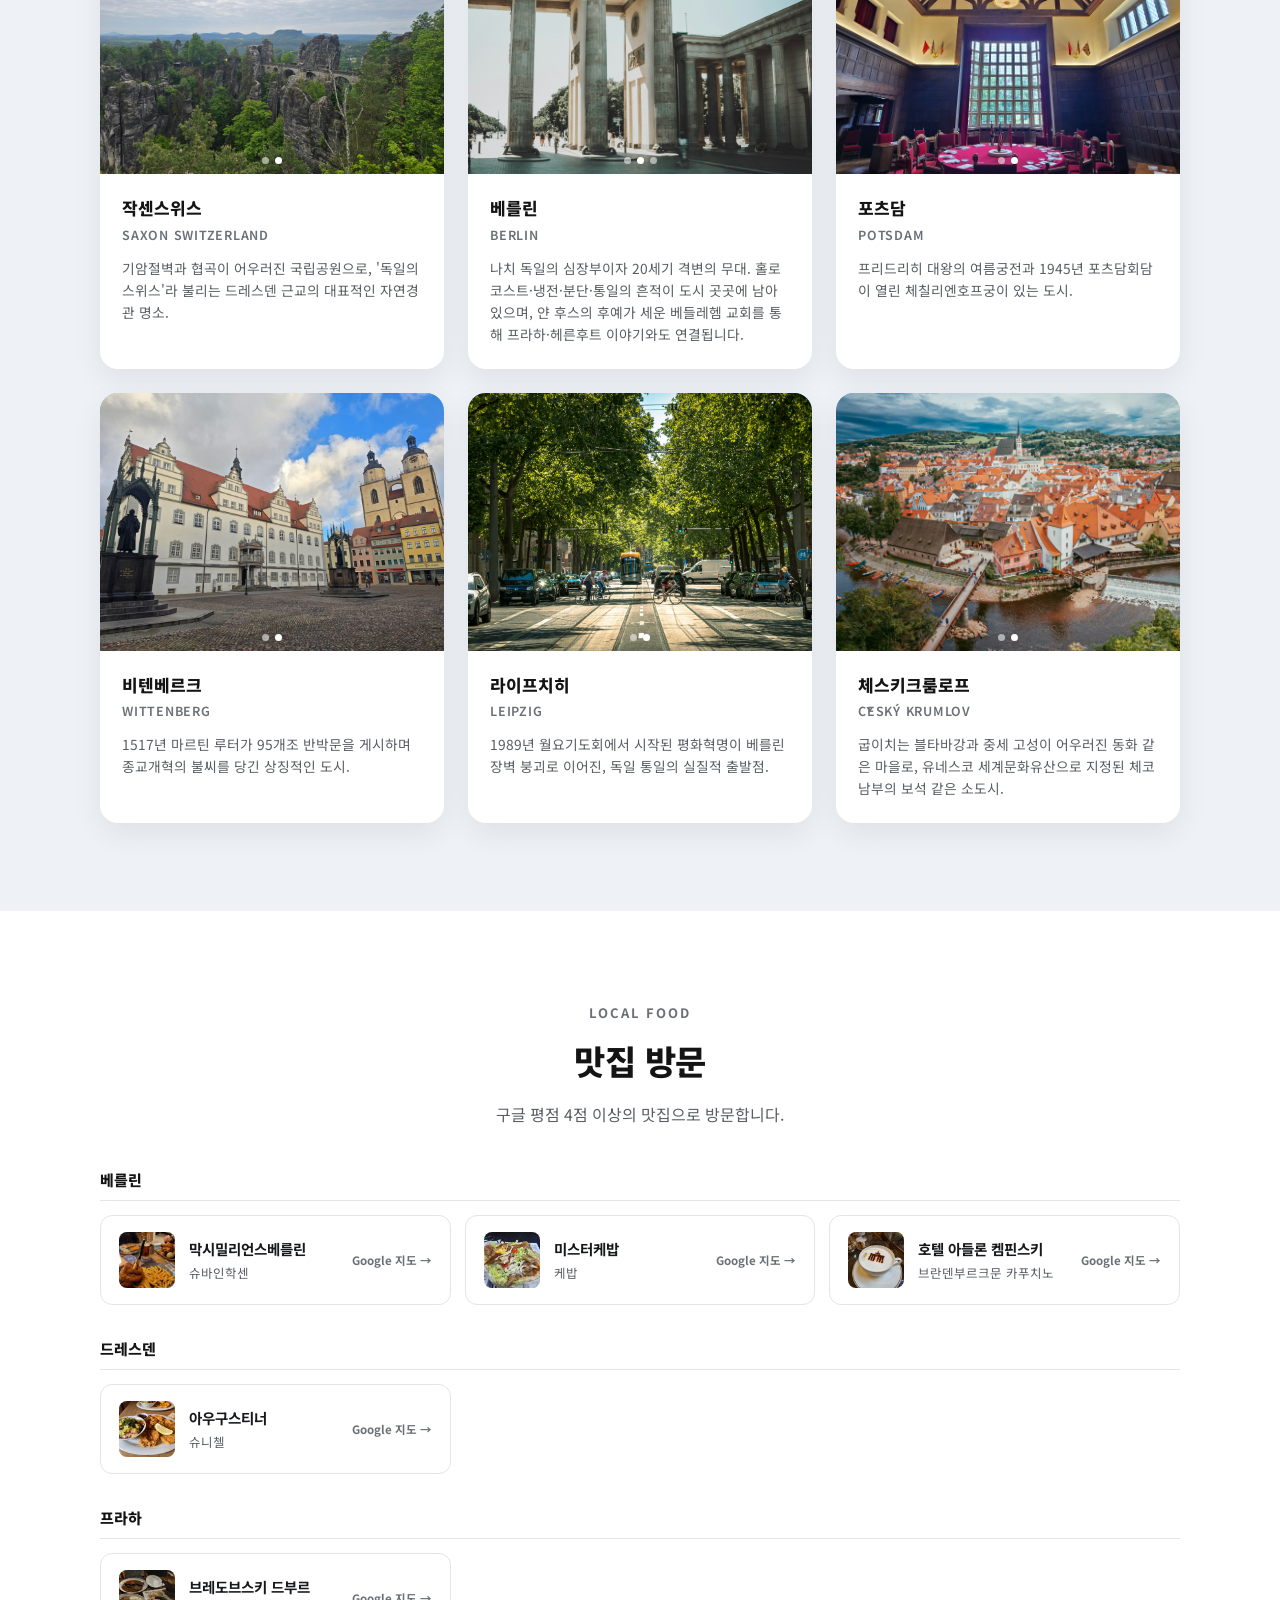
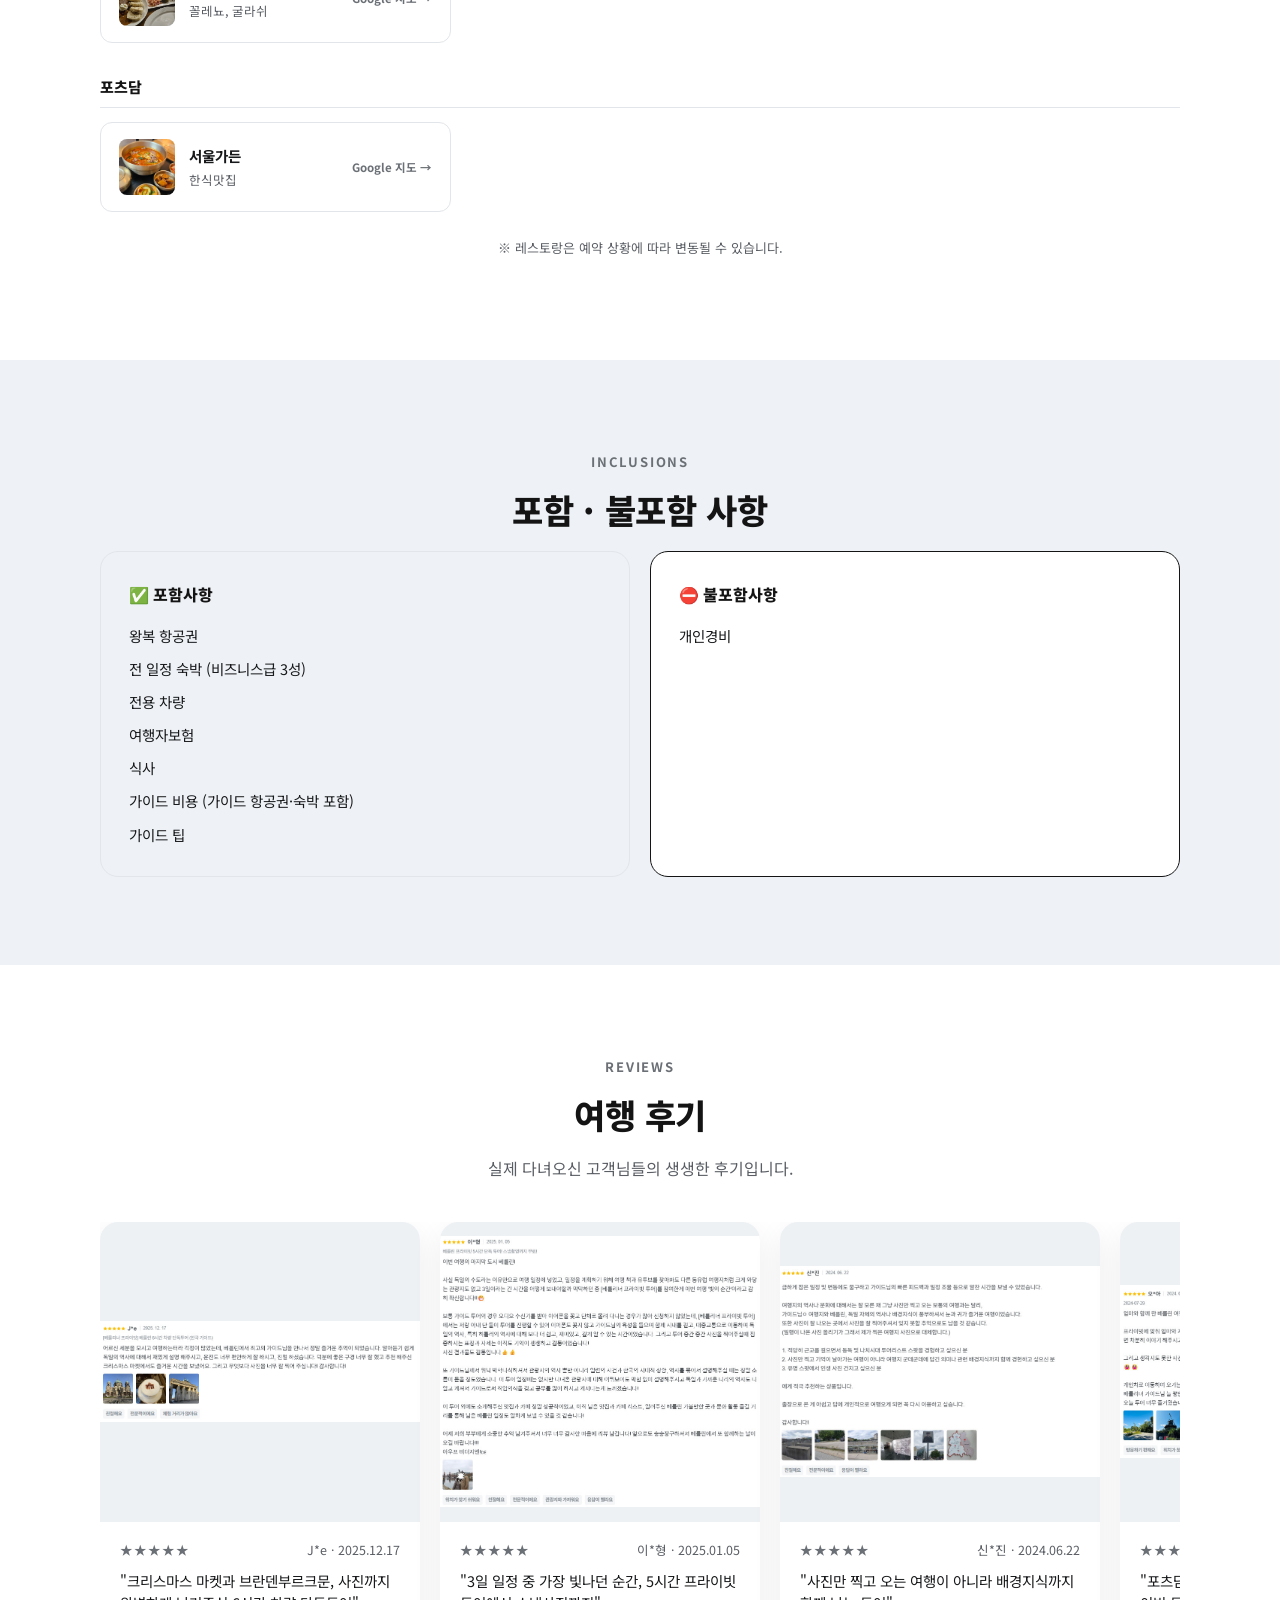
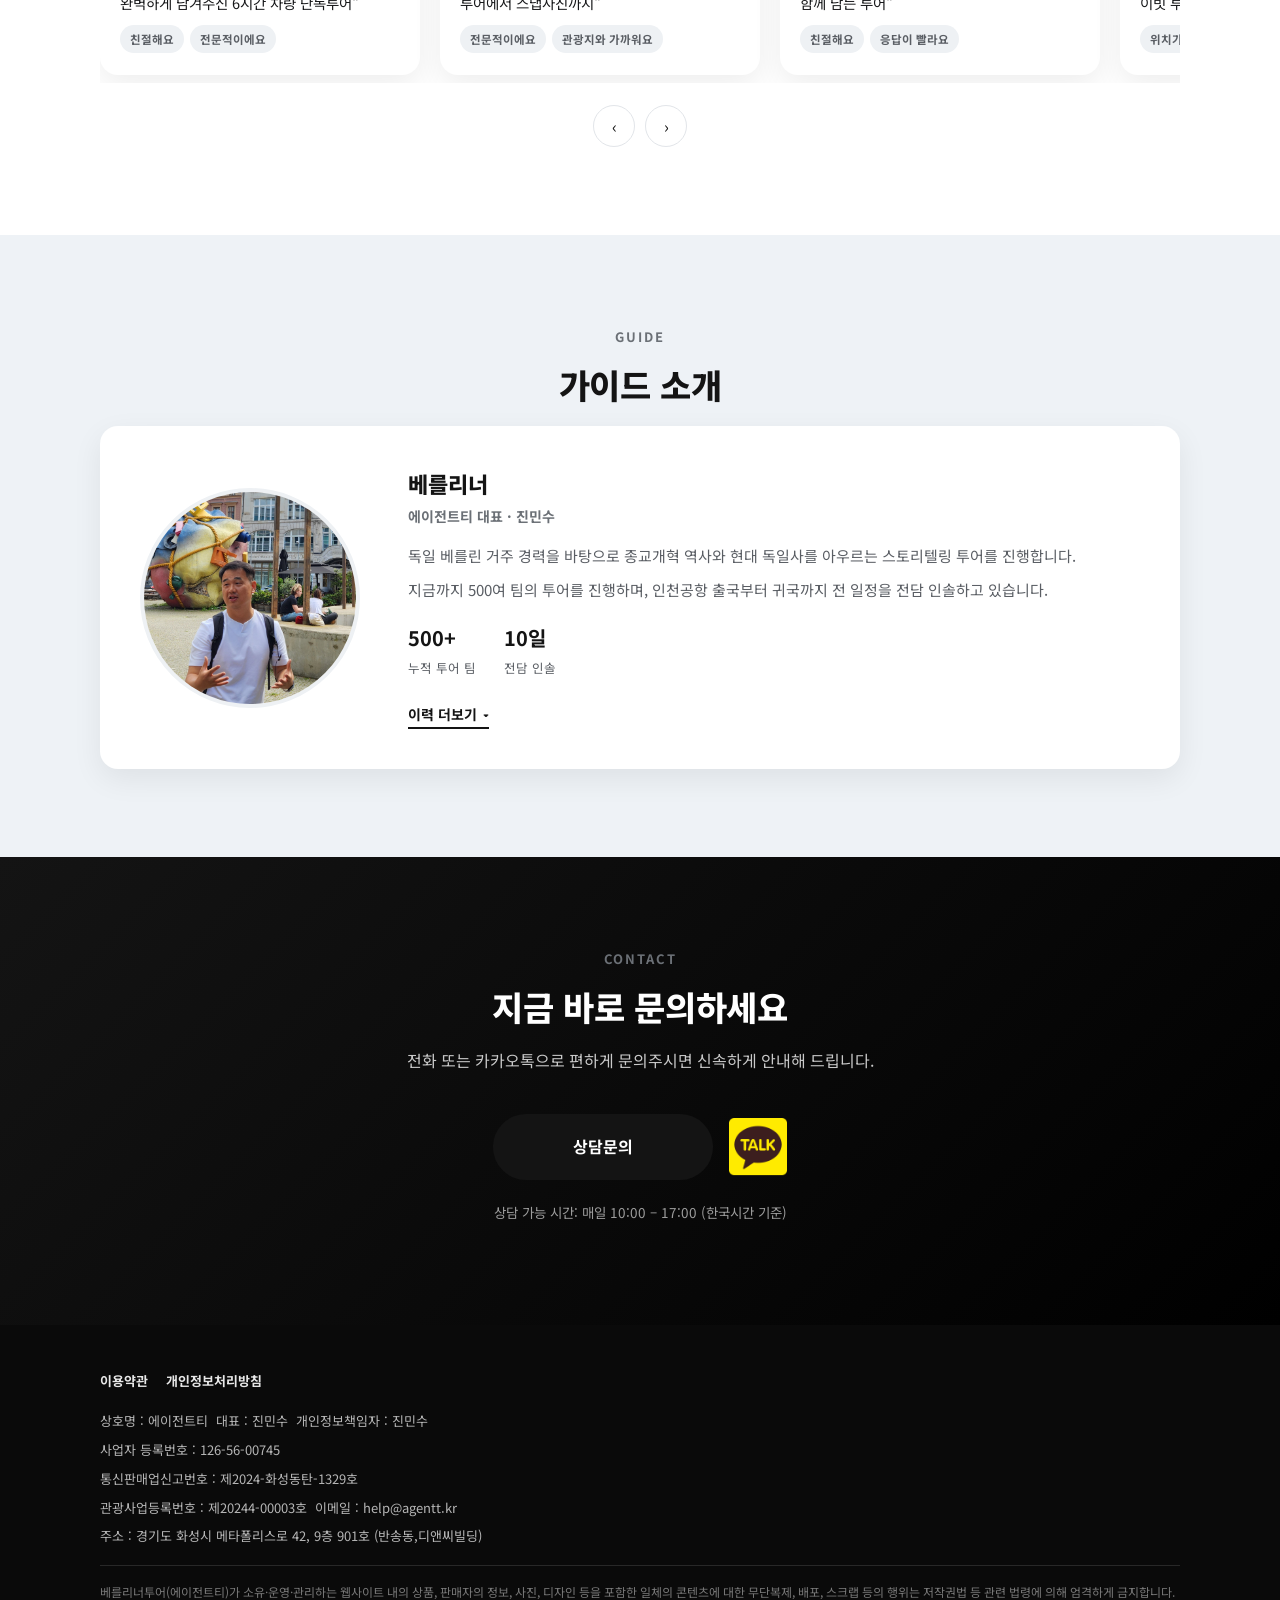
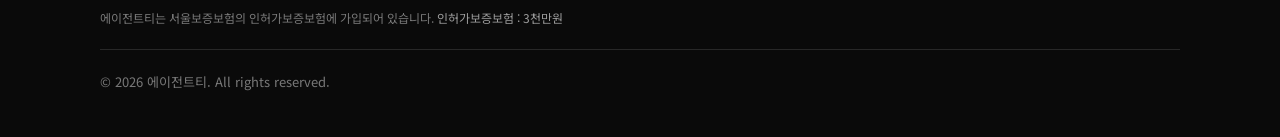
==== commit 8e8cab10: "'이런 분들께 추천해요' 섹션 추가 상품개요 다음, 상품특징 앞에 신설. 방문객이 먼저 자신에게 맞는 상품인지 공감한 뒤 특징을 보도록 배치. 제시받은 3개 항목에 가이드의 강점(" ====
--- a/index.html
+++ b/index.html
@@ -16,7 +16,7 @@
 <link rel="preconnect" href="https://fonts.googleapis.com">
 <link rel="preconnect" href="https://fonts.gstatic.com" crossorigin>
 <link href="https://fonts.googleapis.com/css2?family=Noto+Sans+KR:wght@400;500;600;700;800&display=swap" rel="stylesheet">
-<link rel="stylesheet" href="/assets/css/style.css?v=202609140550">
+<link rel="stylesheet" href="/assets/css/style.css?v=202609140618">
 </head>
 <body>
 
@@ -86,6 +86,44 @@
       <tr><th>여행형태</th><td>소규모 프라이빗 (2~6인)</td></tr>
       <tr><th>상품가</th><td>문의 (전화/카카오톡)</td></tr>
     </table>
+  </div>
+</section>
+
+<!-- ============================== 이런 분들께 추천해요 ============================== -->
+<section class="section">
+  <div class="container">
+    <div class="section-head">
+      <span class="section-eyebrow">Who Is This For</span>
+      <h2 class="section-title">이런 분들께 추천해요</h2>
+      <p class="section-desc">독일 베를린에서 4년간 거주하며 수백 건의 프라이빗 VIP 투어를 진행해 온 전문 가이드가, 종교개혁과 유럽 현대사를 깊이 있게 안내합니다.</p>
+    </div>
+
+    <div class="recommend-grid">
+      <div class="recommend-item">
+        <span class="recommend-icon">🙏</span>
+        <span class="recommend-text">교회에서 소규모 단체로 독일·체코 성지순례를 계획 중인 분들</span>
+      </div>
+      <div class="recommend-item">
+        <span class="recommend-icon">👨‍👩‍👧</span>
+        <span class="recommend-text">아이들과 함께 살아있는 유럽사 교육과 성지순례를 하고 싶은 분들</span>
+      </div>
+      <div class="recommend-item">
+        <span class="recommend-icon">🎒</span>
+        <span class="recommend-text">정형화된 패키지여행은 싫고, 우리끼리 자유롭게 소규모로 여행하고 싶은 분들</span>
+      </div>
+      <div class="recommend-item">
+        <span class="recommend-icon">📖</span>
+        <span class="recommend-text">가이드북이 아닌, 현지에 직접 거주한 전문가의 생생한 역사 이야기를 듣고 싶은 분들</span>
+      </div>
+      <div class="recommend-item">
+        <span class="recommend-icon">👵</span>
+        <span class="recommend-text">부모님·어르신을 모시고 편안하고 안전한 프라이빗 여행을 계획 중인 분들</span>
+      </div>
+      <div class="recommend-item">
+        <span class="recommend-icon">🚘</span>
+        <span class="recommend-text">대형 버스 단체투어 대신, 전용 차량으로 여유롭게 다니고 싶은 분들</span>
+      </div>
+    </div>
   </div>
 </section>
 
@@ -809,6 +847,6 @@
   </a>
 </div>
 
-<script src="/assets/js/main.js?v=202609140550"></script>
+<script src="/assets/js/main.js?v=202609140618"></script>
 </body>
 </html>
--- a/assets/css/style.css
+++ b/assets/css/style.css
@@ -365,6 +365,24 @@
 }
 .overview-table td { color: var(--color-ink-soft); }
 .overview-table td strong { color: var(--color-ink); }
+
+/* ---------- Who is this for ---------- */
+.recommend-grid {
+  display: grid;
+  grid-template-columns: 1fr 1fr;
+  gap: 14px;
+}
+.recommend-item {
+  display: flex;
+  align-items: flex-start;
+  gap: 14px;
+  padding: 20px 22px;
+  background: var(--color-paper);
+  border: 1px solid var(--color-line);
+  border-radius: var(--radius-md);
+}
+.recommend-icon { font-size: 24px; flex-shrink: 0; line-height: 1.3; }
+.recommend-text { font-size: 14.5px; color: var(--color-ink); line-height: 1.55; font-weight: 600; }
 
 /* ---------- Feature cards ---------- */
 .feature-grid {
@@ -960,6 +978,7 @@
   .overview-table td { padding: 14px 16px; font-size: 13.5px; }
 
   .feature-grid { grid-template-columns: 1fr; }
+  .recommend-grid { grid-template-columns: 1fr; }
   .dest-grid { grid-template-columns: 1fr; }
   .include-grid { grid-template-columns: 1fr; }
 
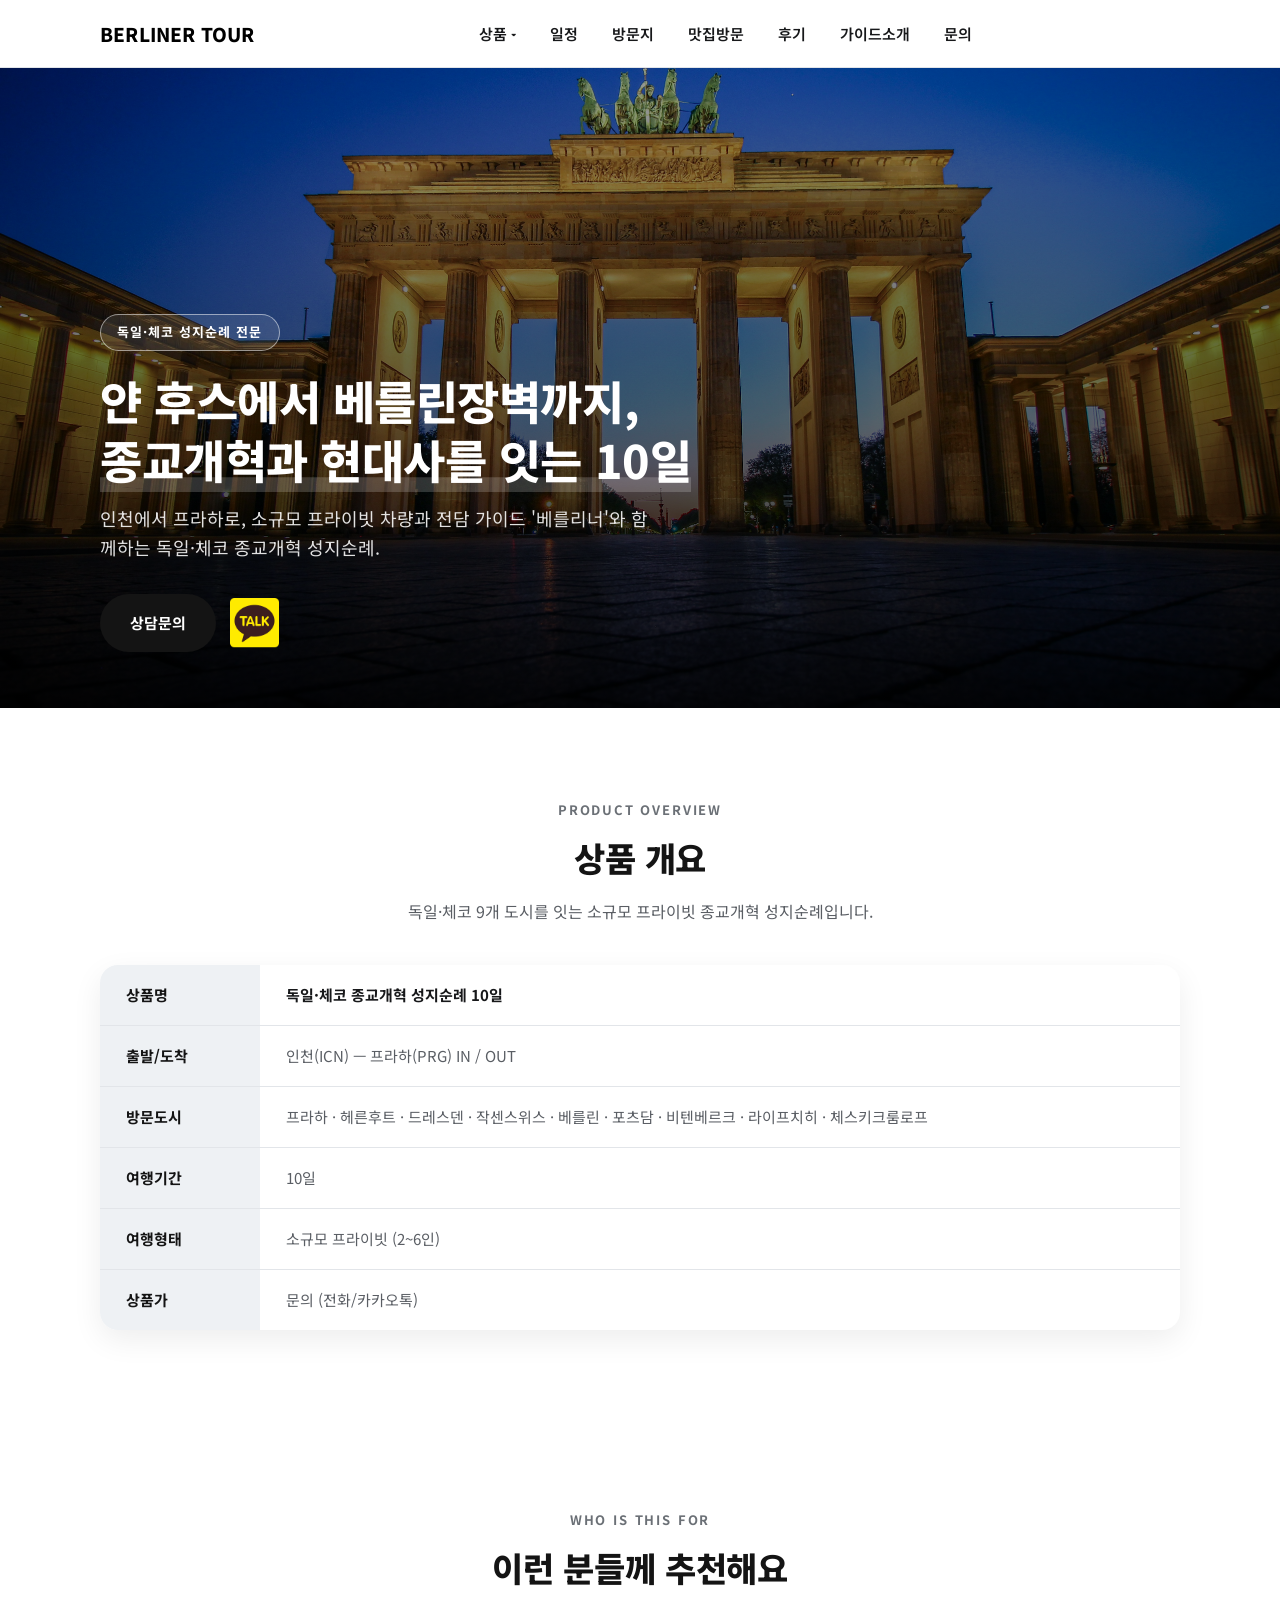
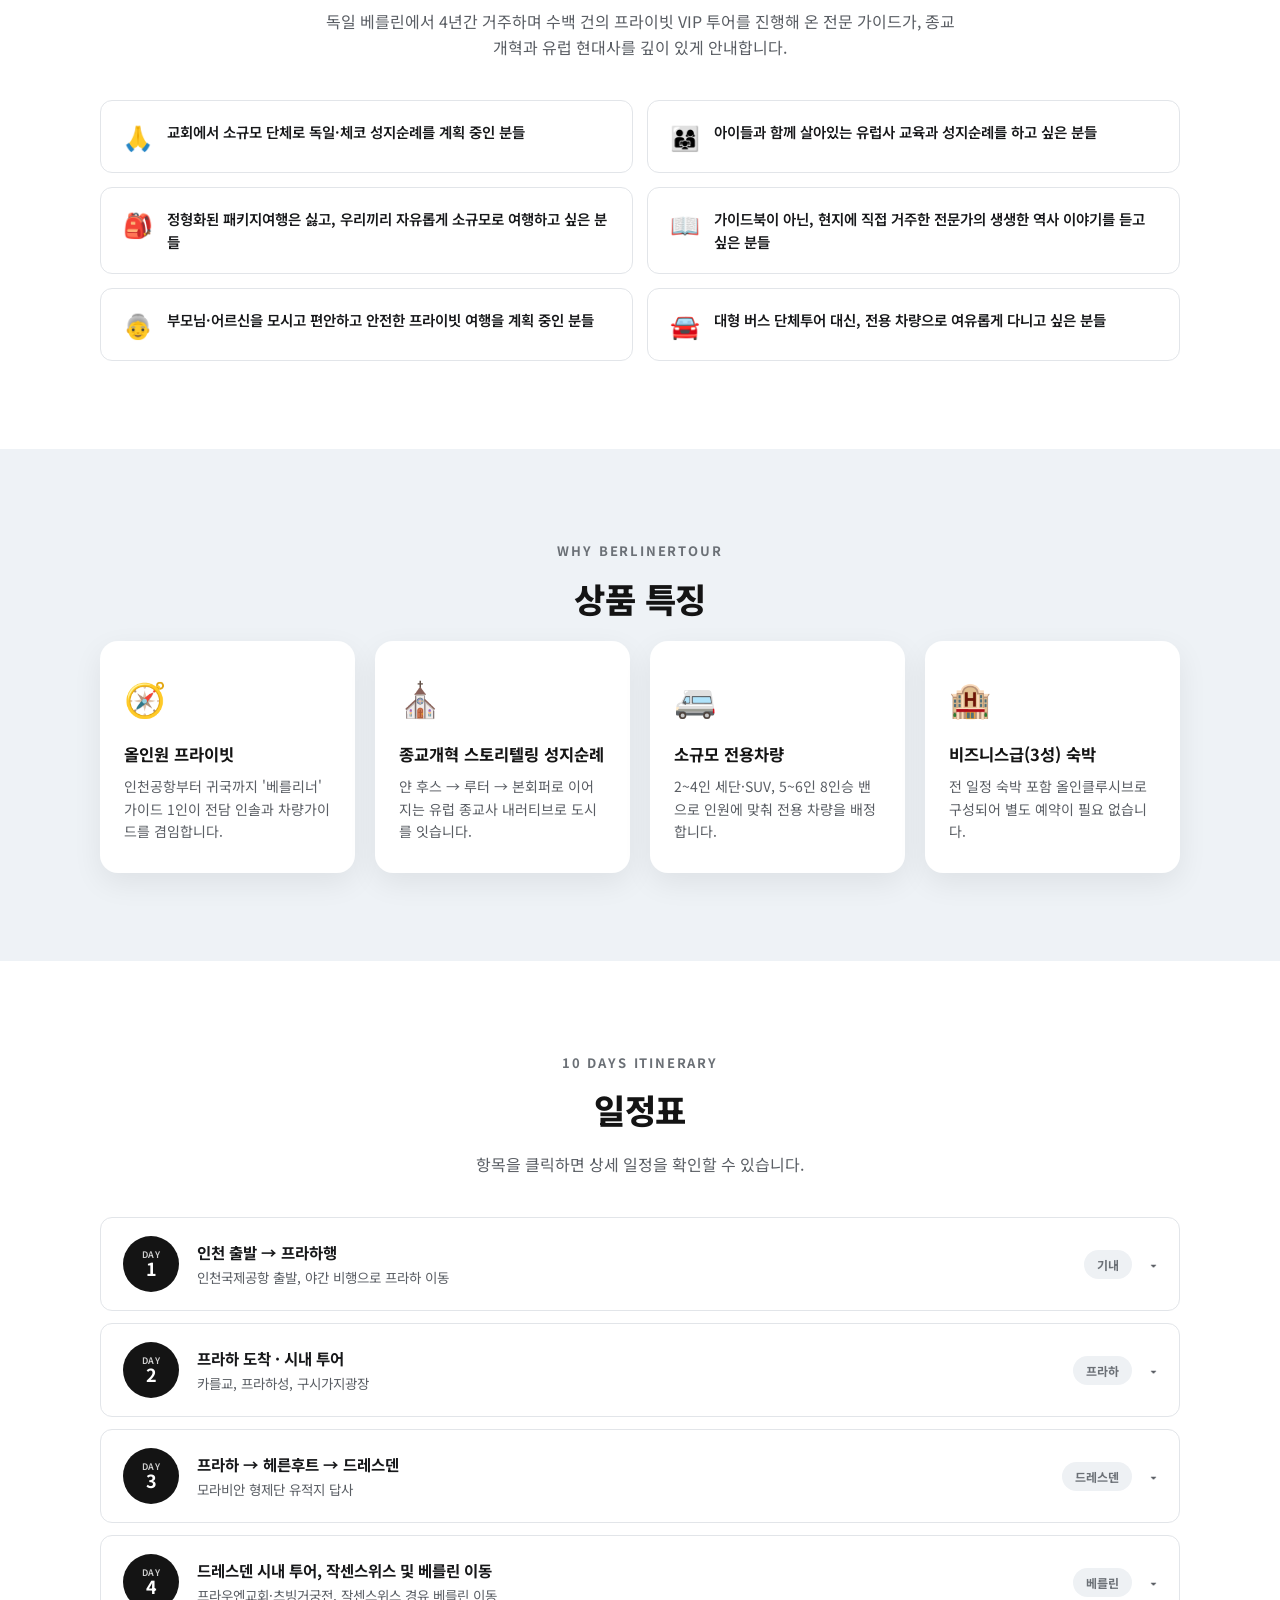
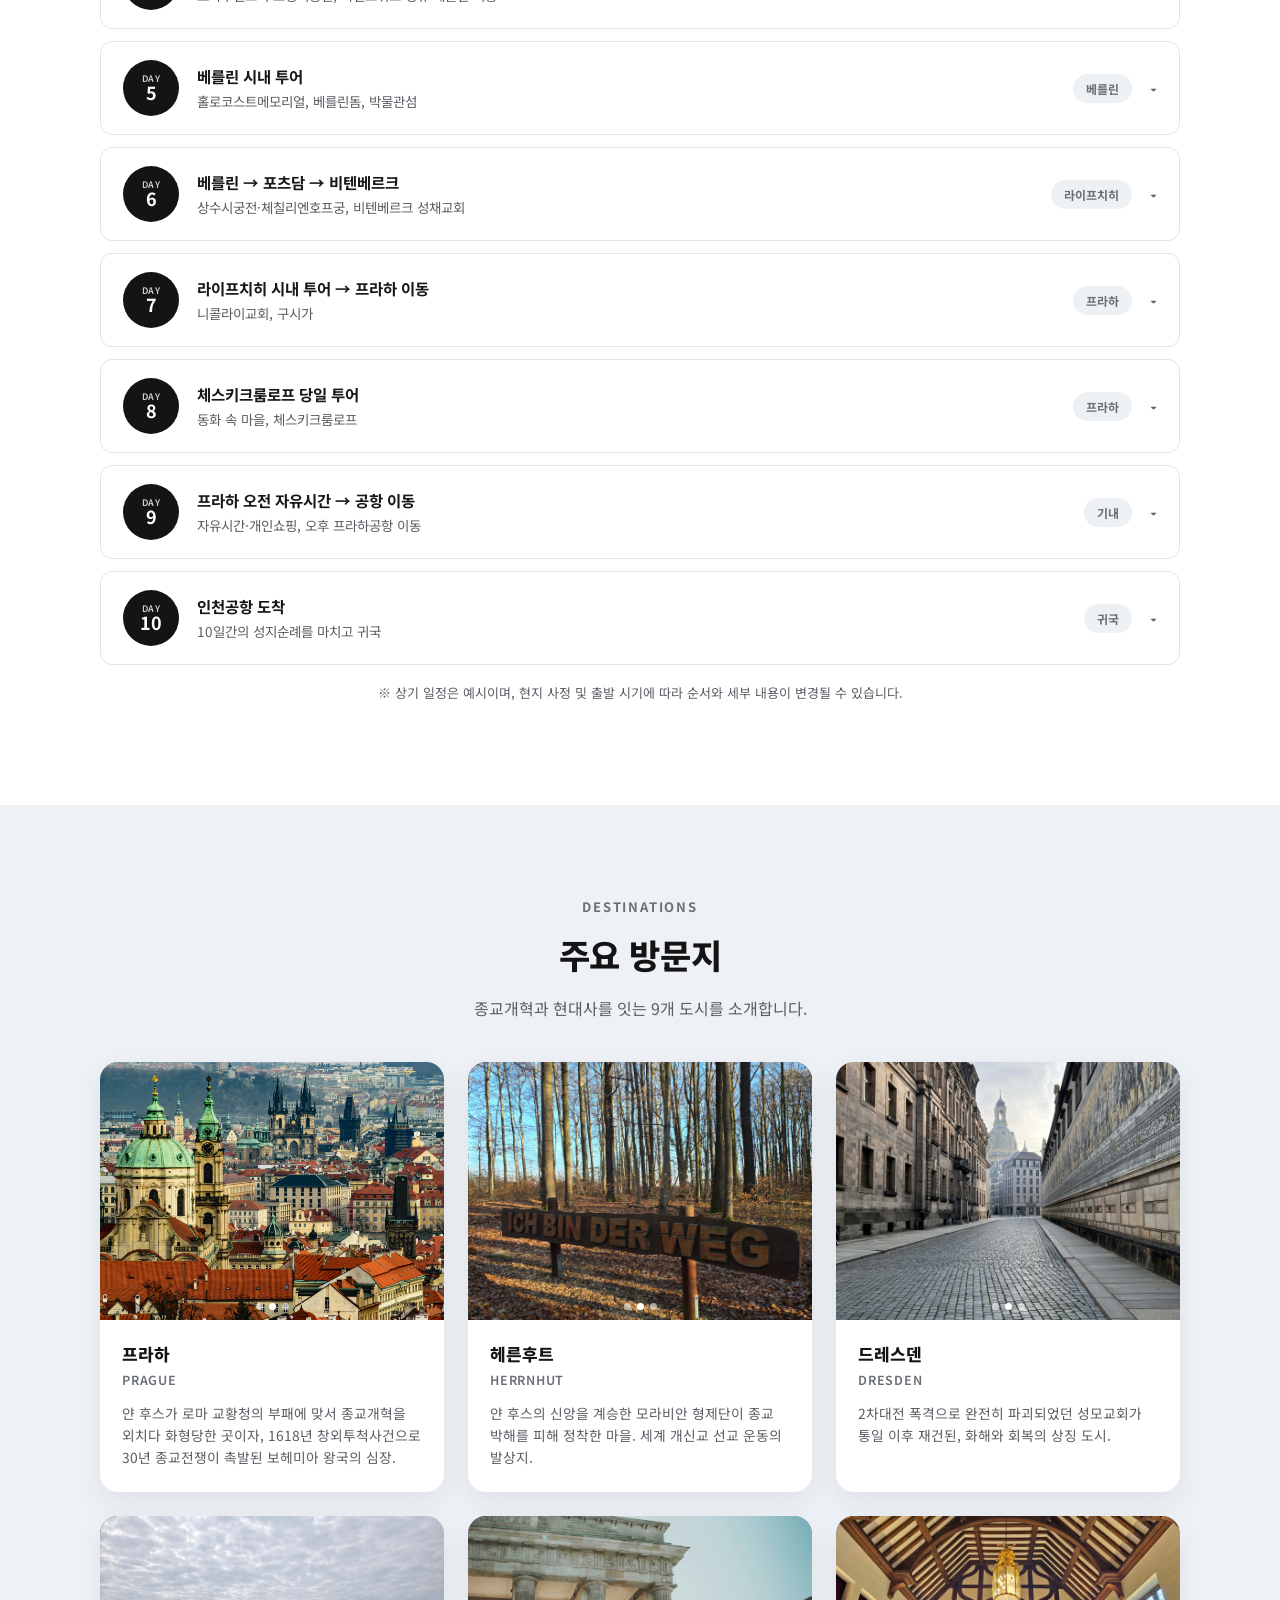
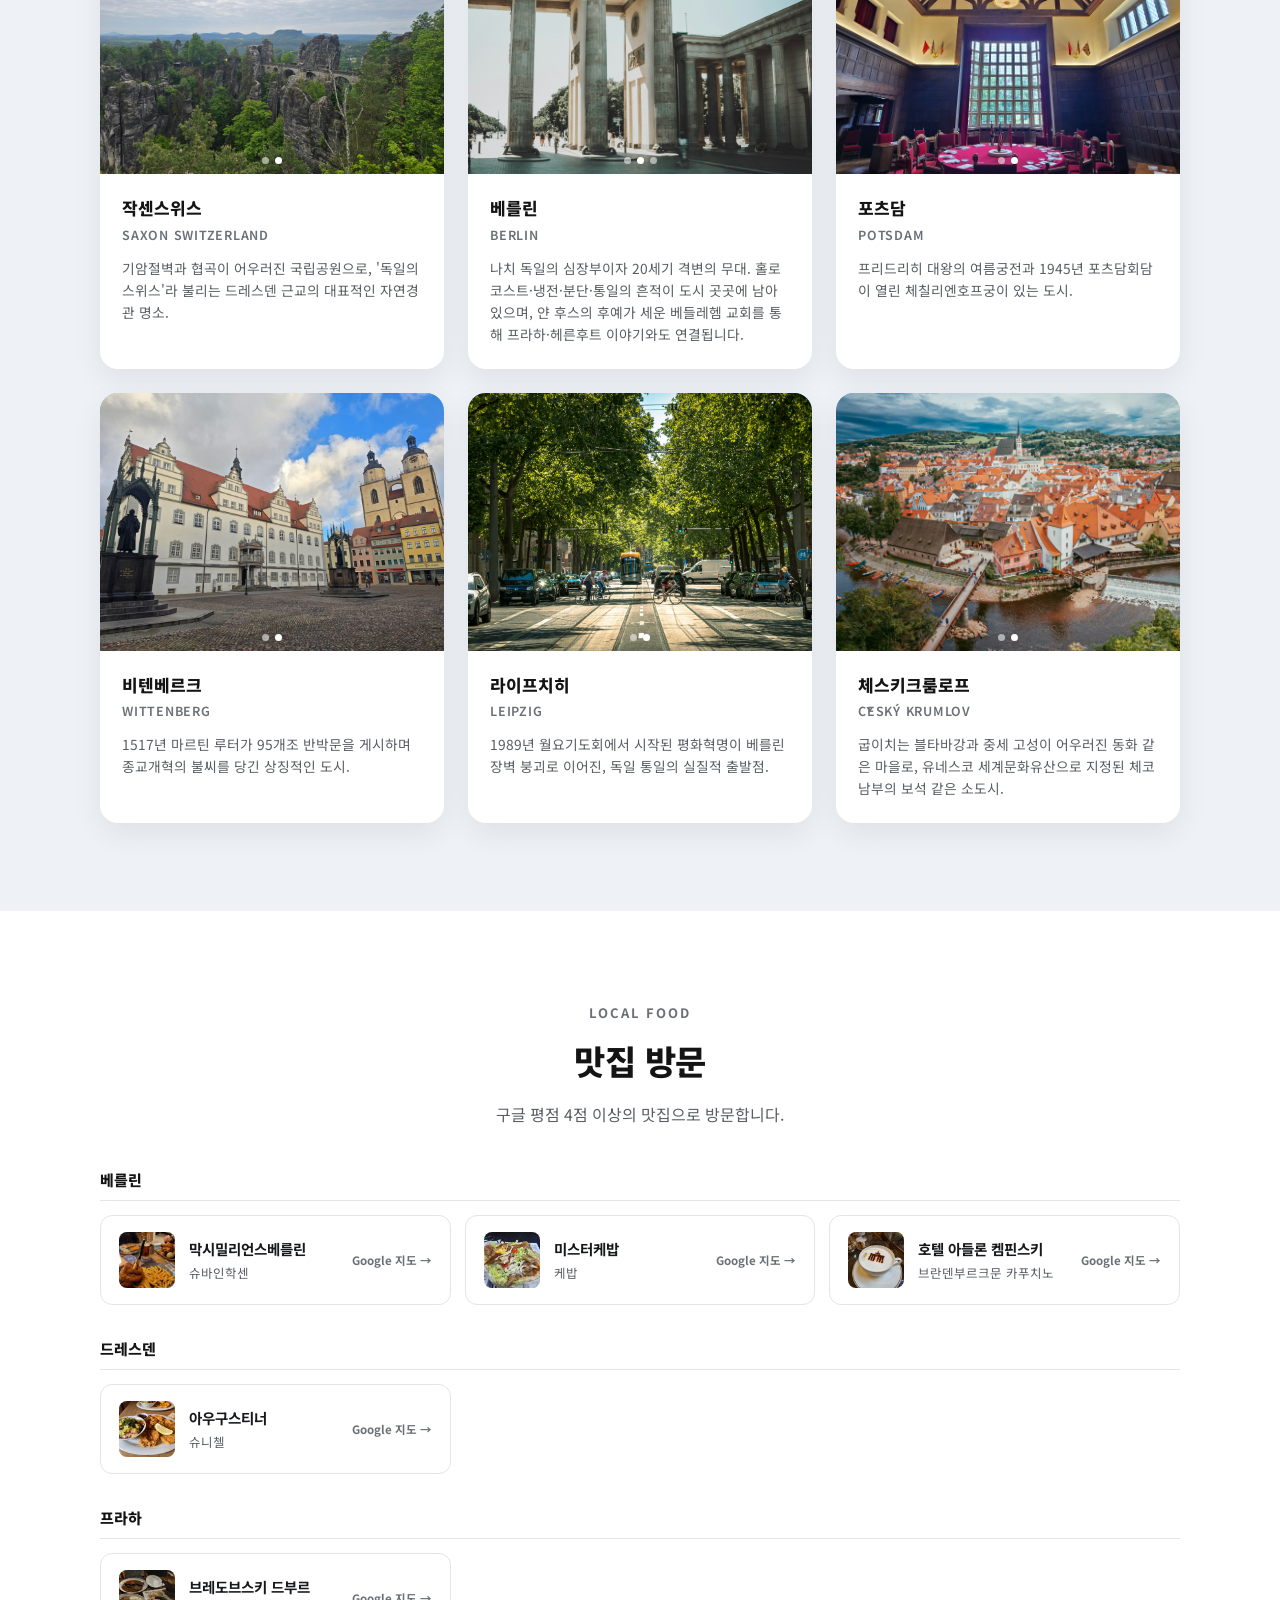
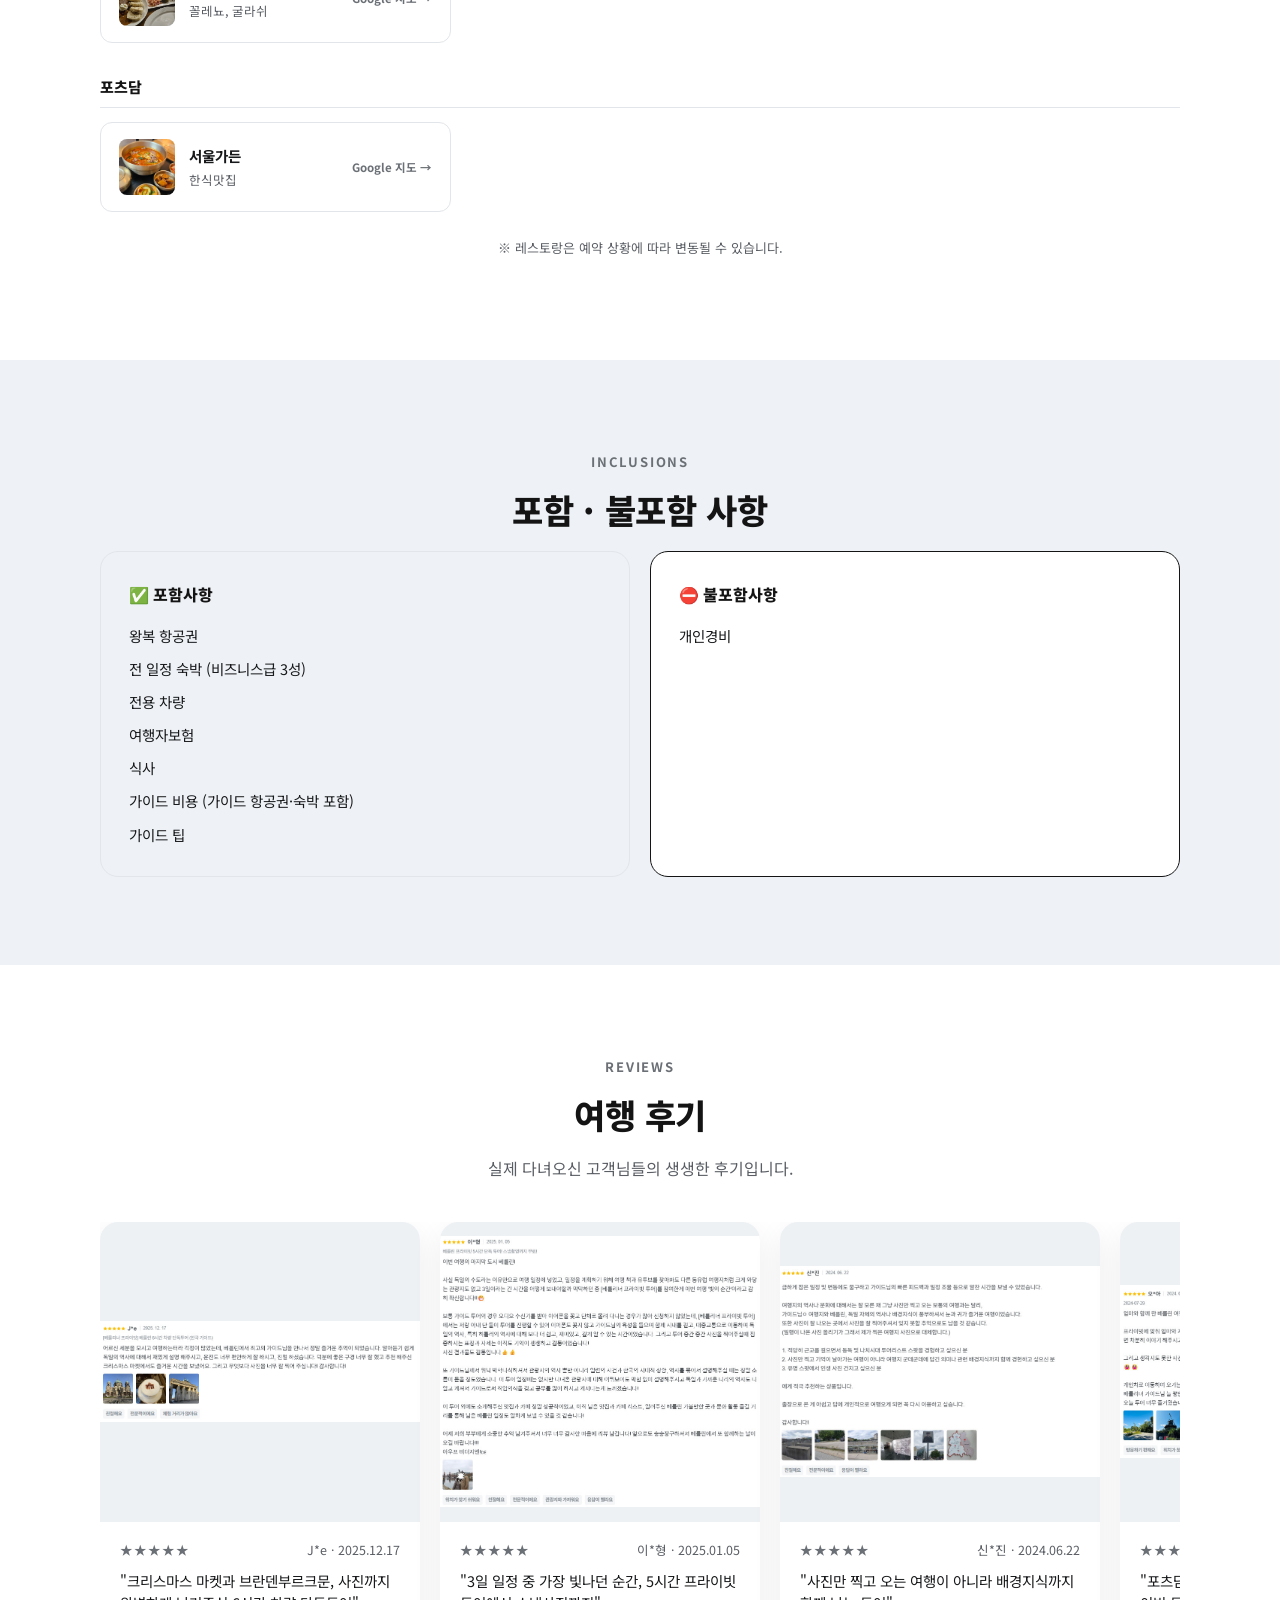
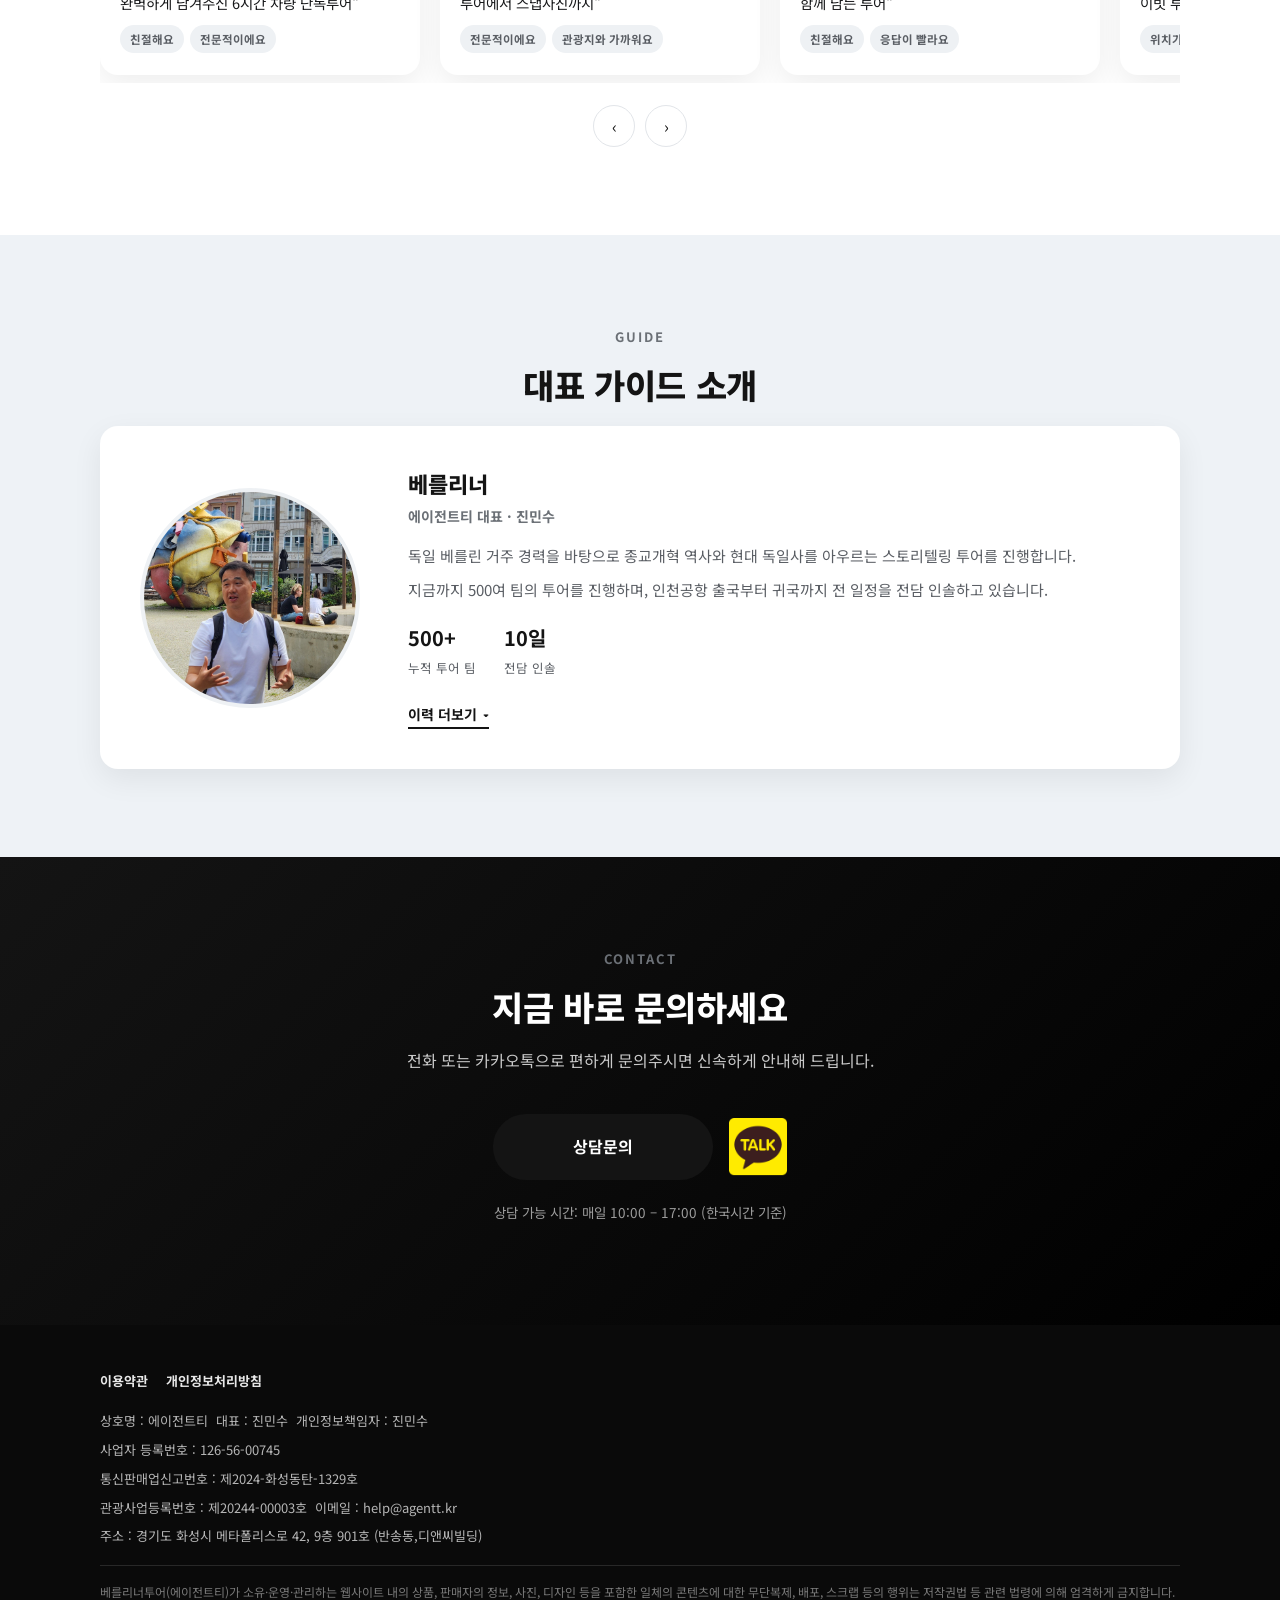
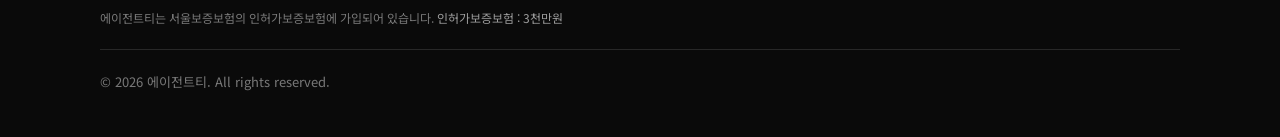
==== commit 9cd991d2: "'가이드 소개' -> '대표 가이드 소개'로 변경 Co-Authored-By: Claude Sonnet 5 <noreply@anthropic.com> Claude-Session: " ====
--- a/index.html
+++ b/index.html
@@ -16,7 +16,7 @@
 <link rel="preconnect" href="https://fonts.googleapis.com">
 <link rel="preconnect" href="https://fonts.gstatic.com" crossorigin>
 <link href="https://fonts.googleapis.com/css2?family=Noto+Sans+KR:wght@400;500;600;700;800&display=swap" rel="stylesheet">
-<link rel="stylesheet" href="/assets/css/style.css?v=202609140618">
+<link rel="stylesheet" href="/assets/css/style.css?v=202609140701">
 </head>
 <body>
 
@@ -741,7 +741,7 @@
   <div class="container">
     <div class="section-head">
       <span class="section-eyebrow">Guide</span>
-      <h2 class="section-title">가이드 소개</h2>
+      <h2 class="section-title">대표 가이드 소개</h2>
     </div>
 
     <div class="guide-block">
@@ -847,6 +847,6 @@
   </a>
 </div>
 
-<script src="/assets/js/main.js?v=202609140618"></script>
+<script src="/assets/js/main.js?v=202609140701"></script>
 </body>
 </html>
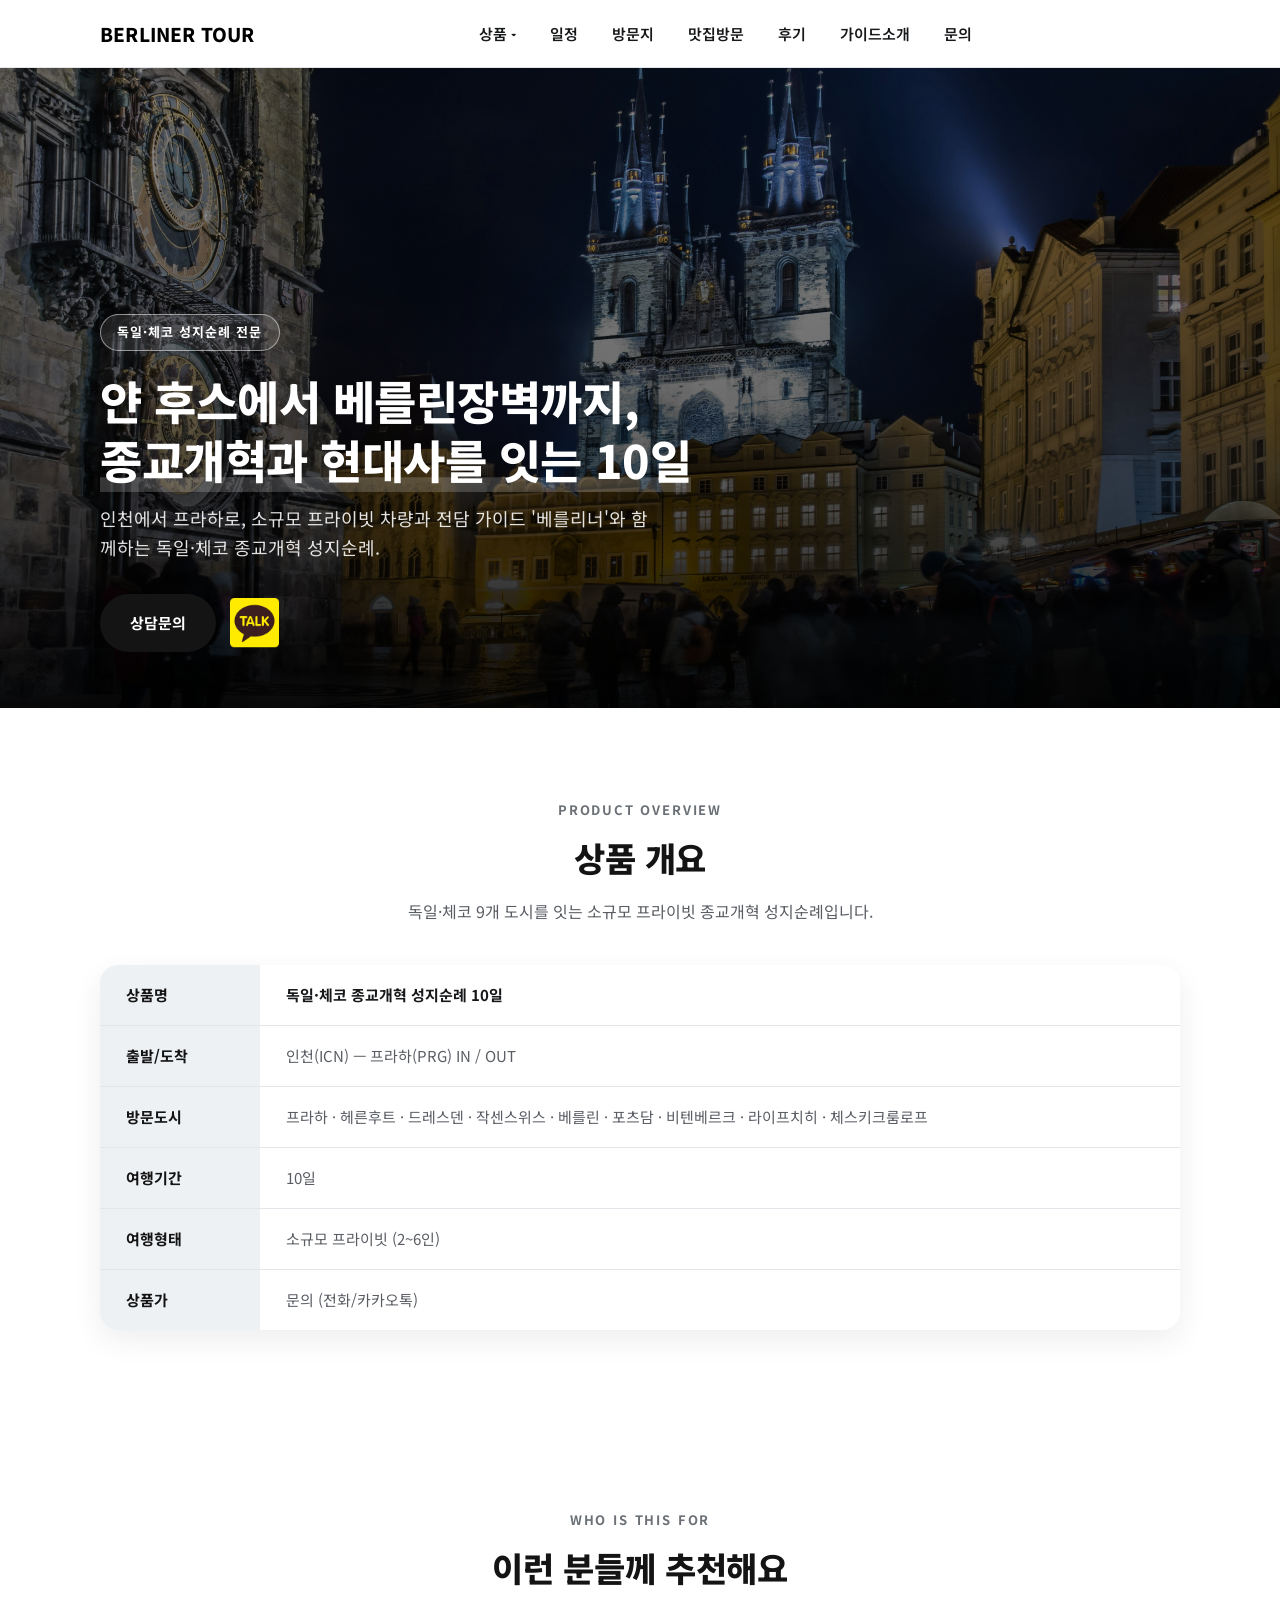
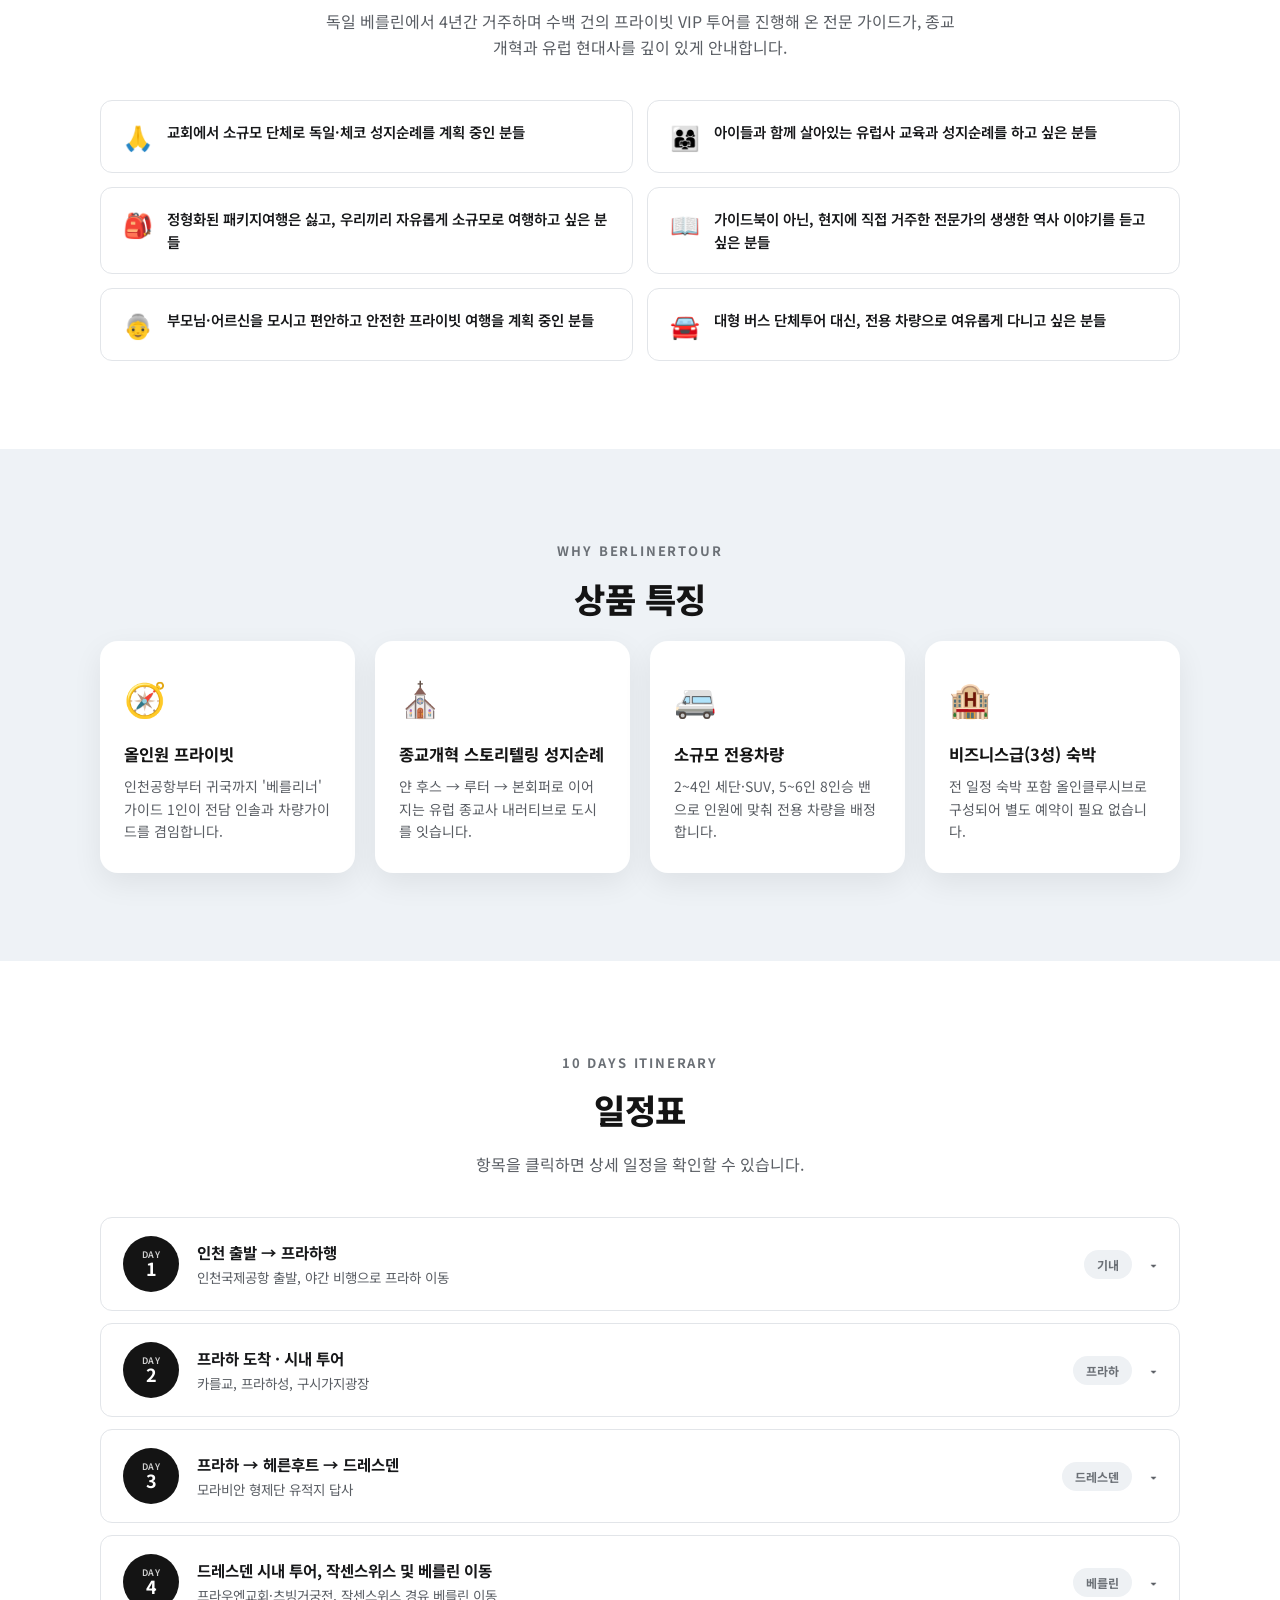
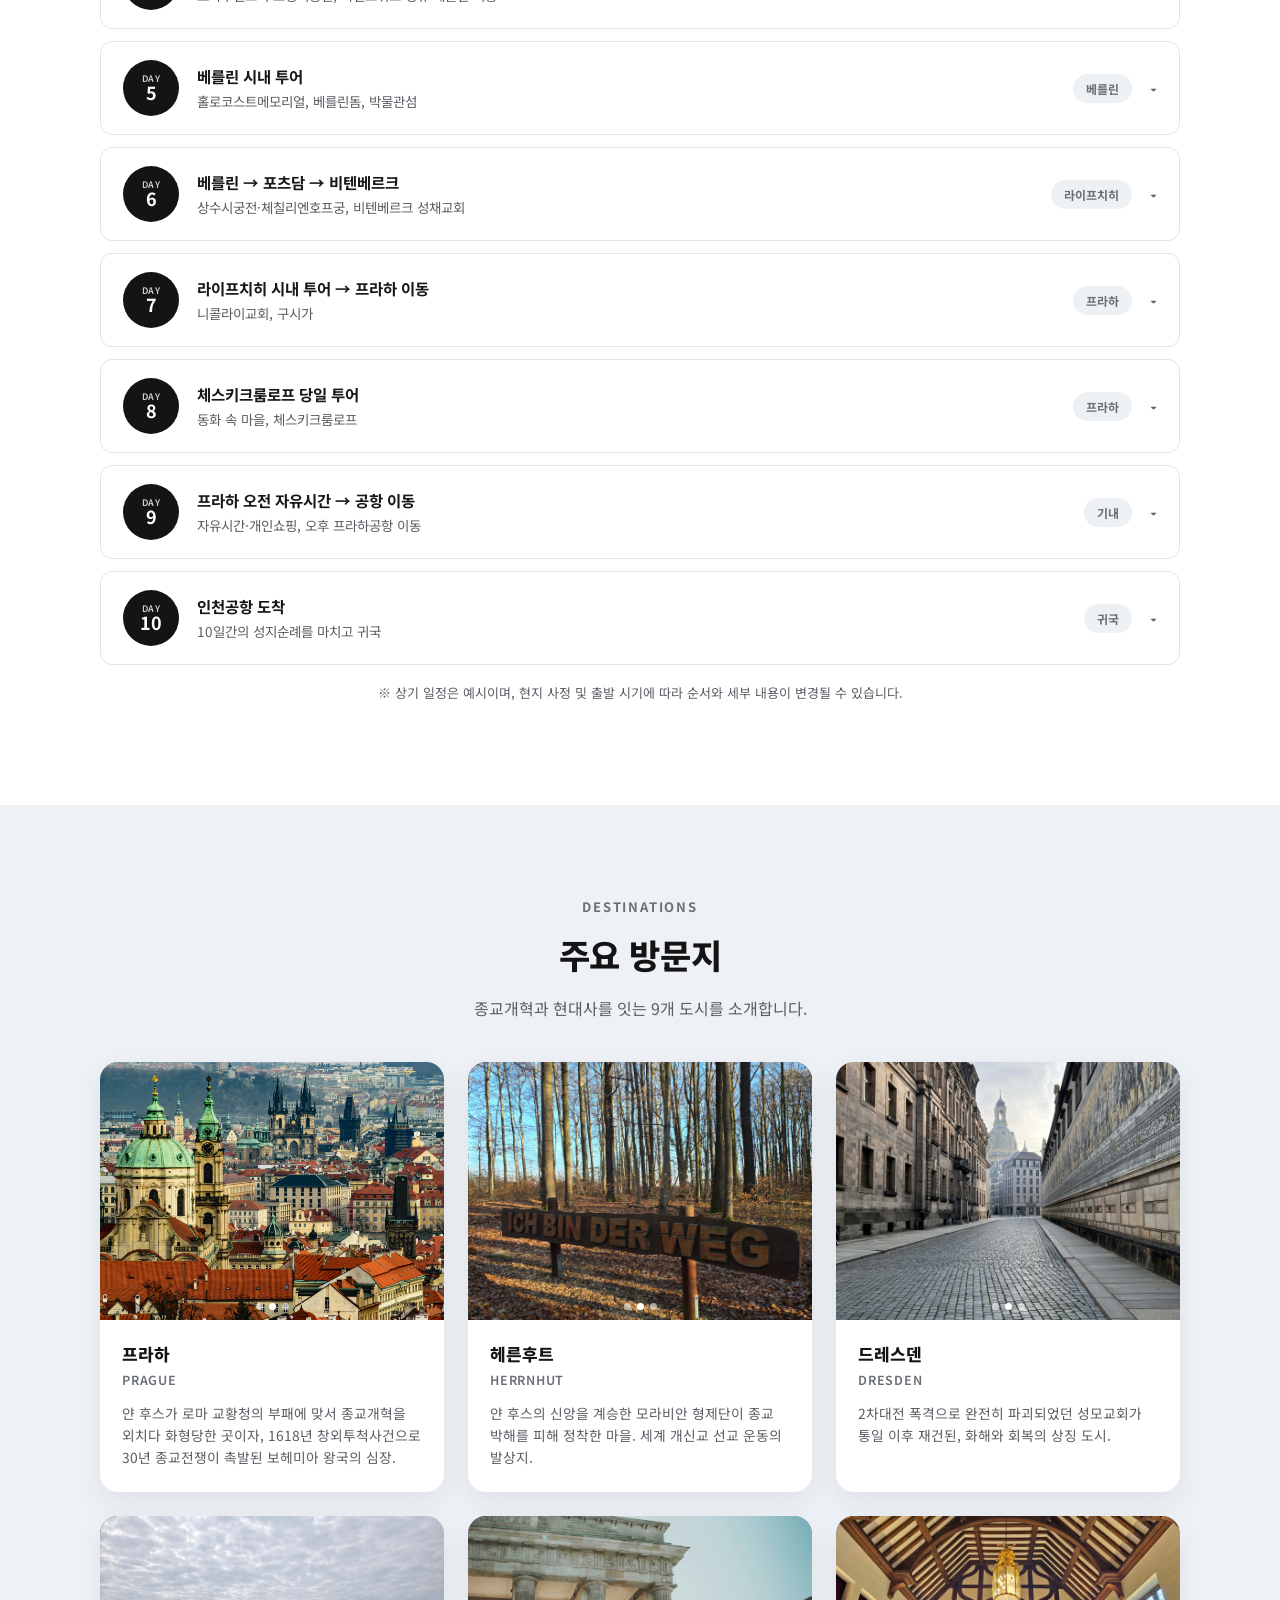
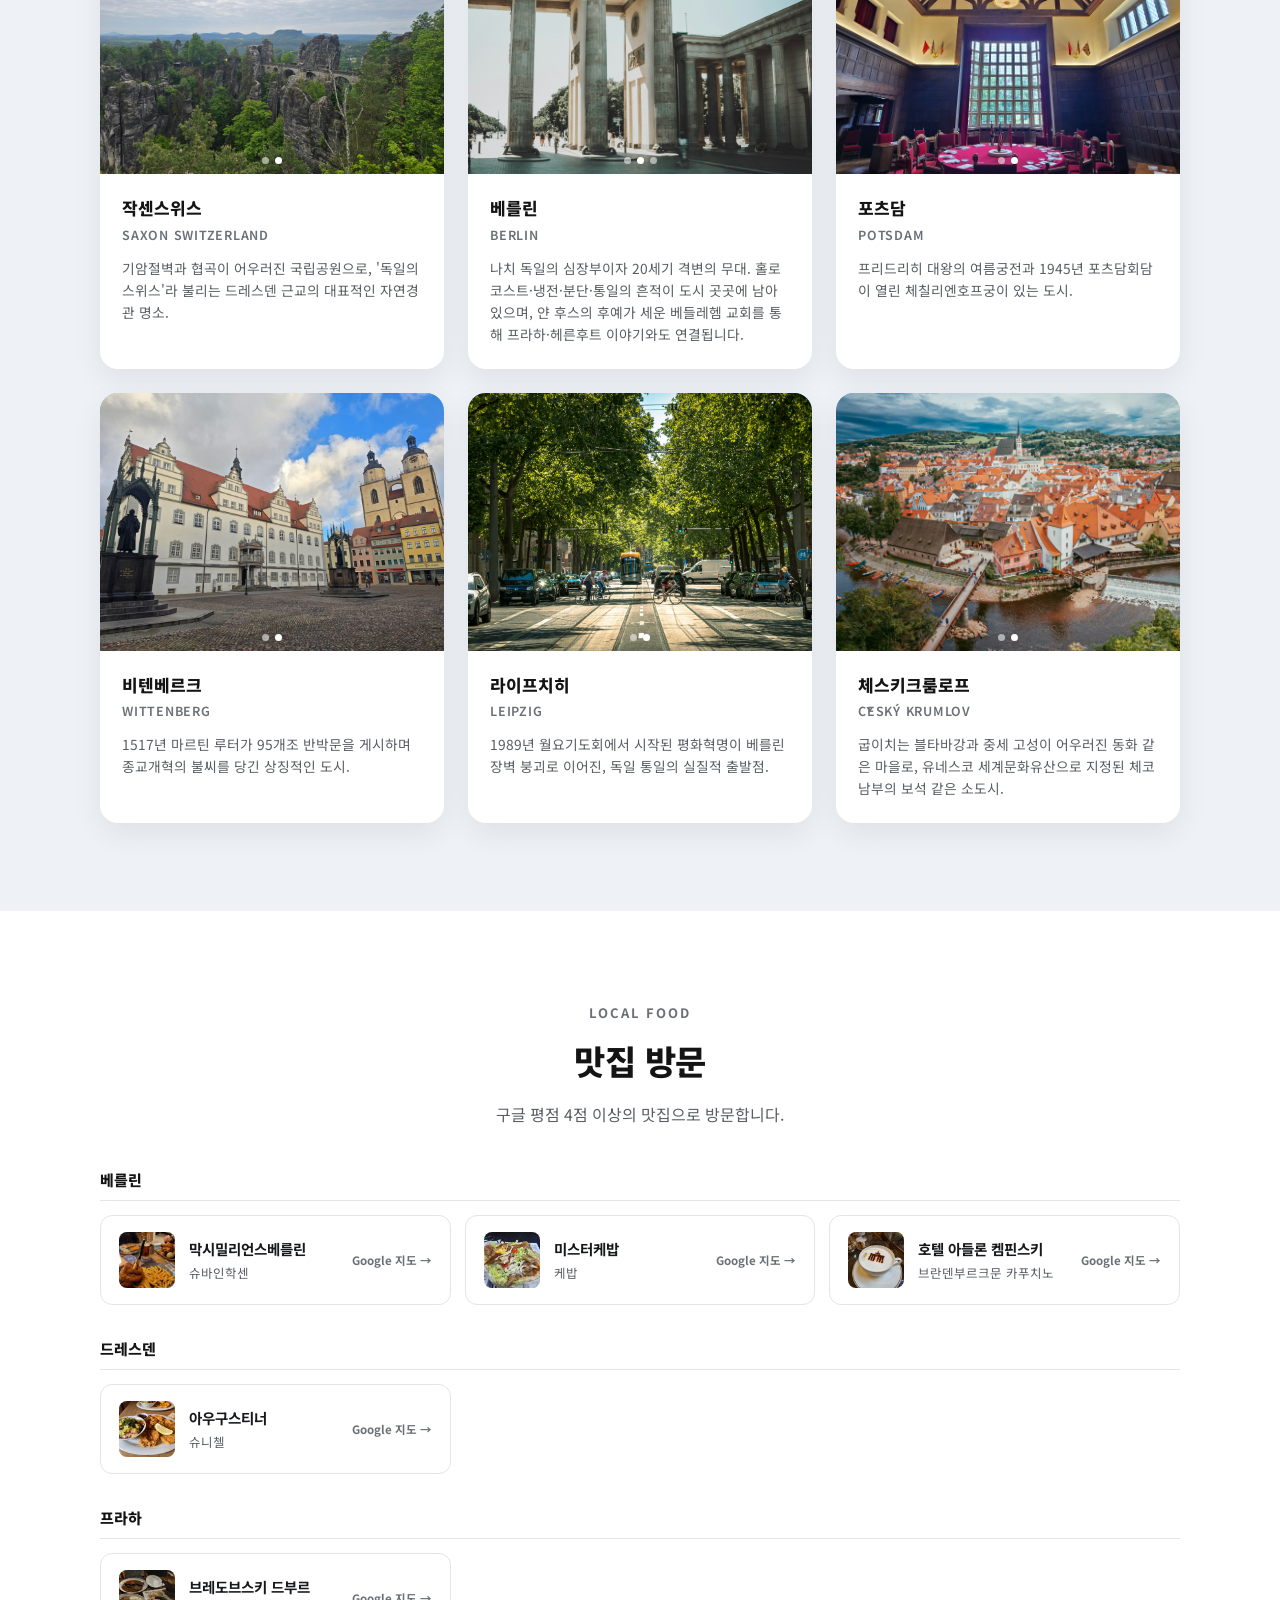
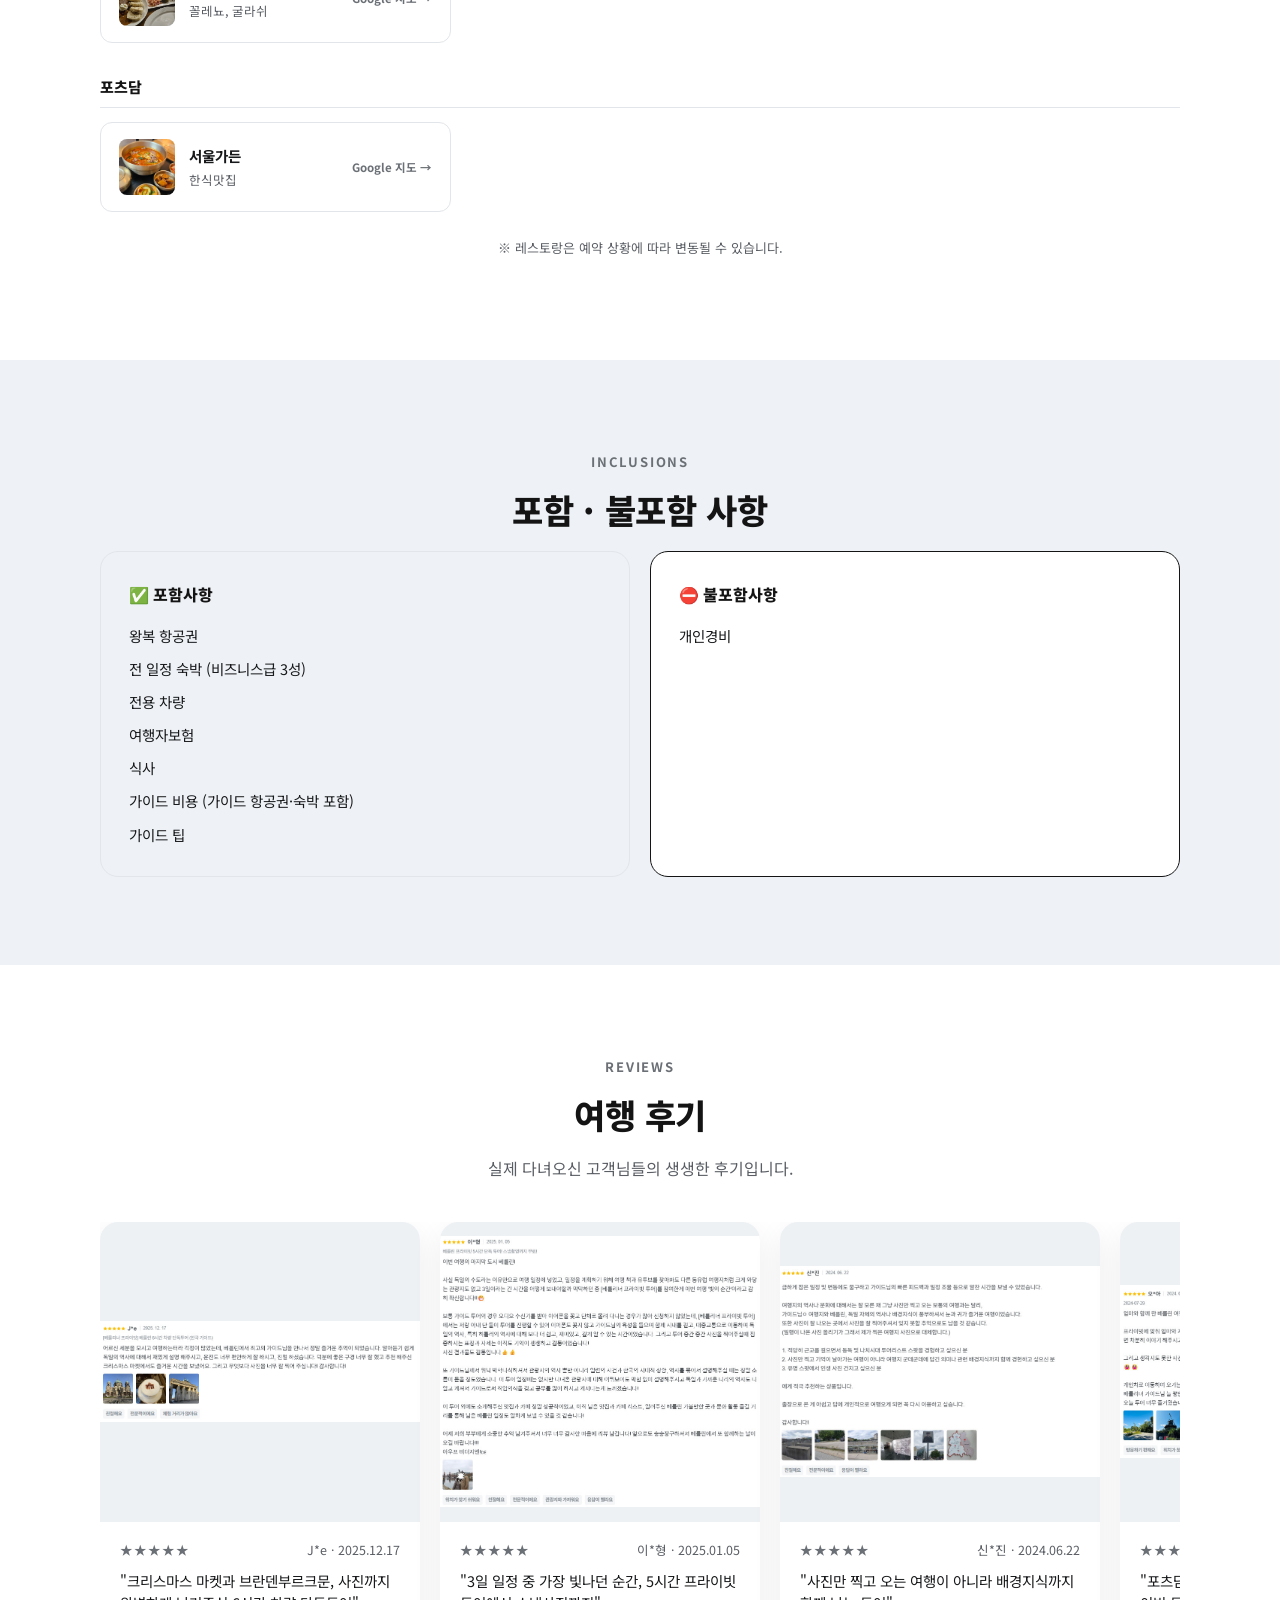
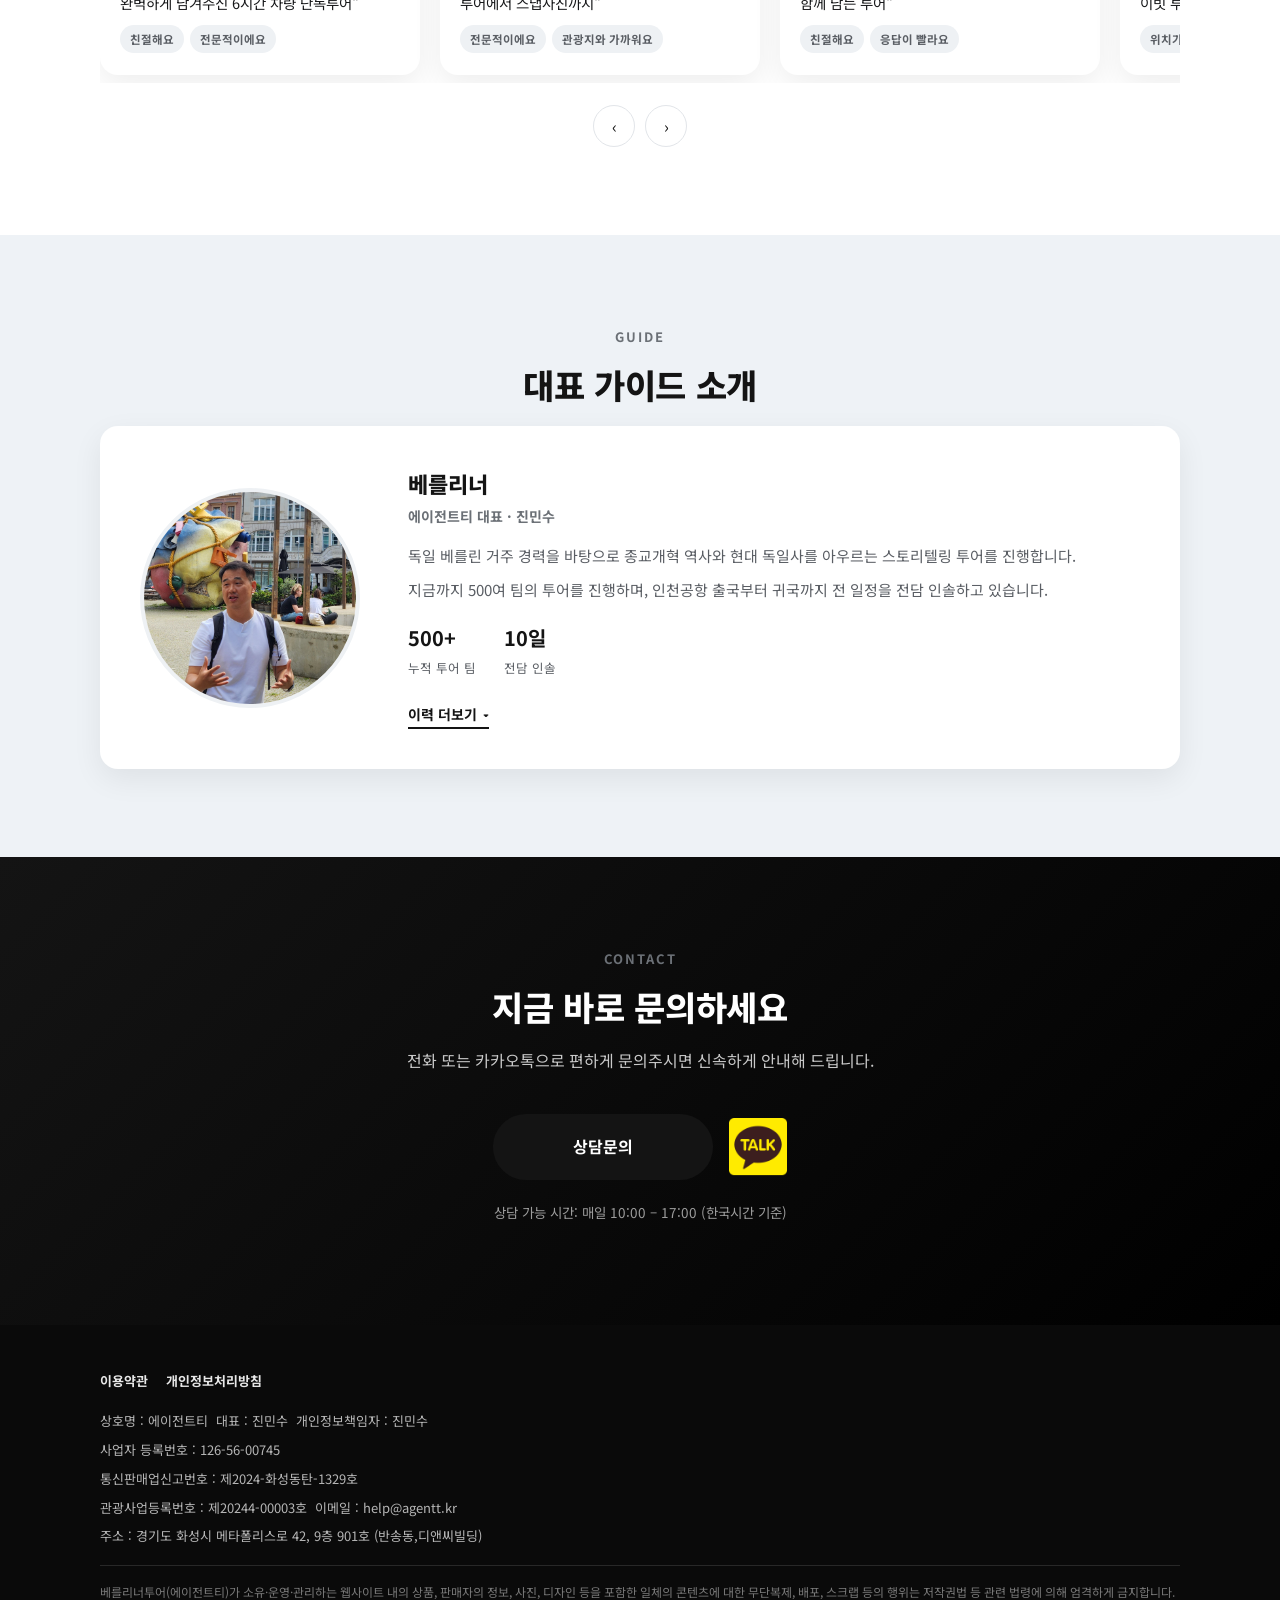
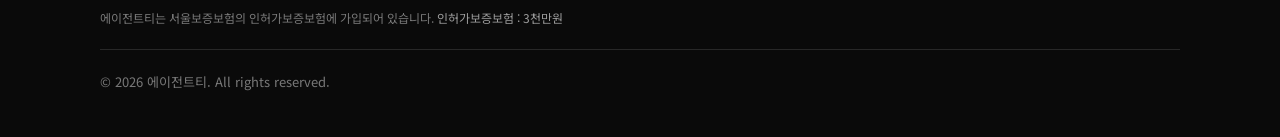
==== commit 424c56bc: "실제 운영 도메인(berliner.agentt.kr)으로 canonical/sitemap/robots 수정 임시로 넣어뒀던 Cloudflare 기본 도메인(berlinertour." ====
--- a/index.html
+++ b/index.html
@@ -5,7 +5,7 @@
 <meta name="viewport" content="width=device-width, initial-scale=1.0">
 <title>베를리너투어 | 독일·체코 종교개혁 성지순례 10일</title>
 <meta name="description" content="얀 후스에서 베를린장벽까지, 종교개혁과 현대사를 잇는 10일. 프라하·헤른후트·드레스덴·베를린·포츠담·비텐베르크·라이프치히를 도는 소규모 프라이빗 성지순례, 베를리너투어.">
-<link rel="canonical" href="https://berlinertour.pages.dev/">
+<link rel="canonical" href="https://berliner.agentt.kr/">
 
 <meta property="og:type" content="website">
 <meta property="og:title" content="베를리너투어 | 독일·체코 종교개혁 성지순례 10일">
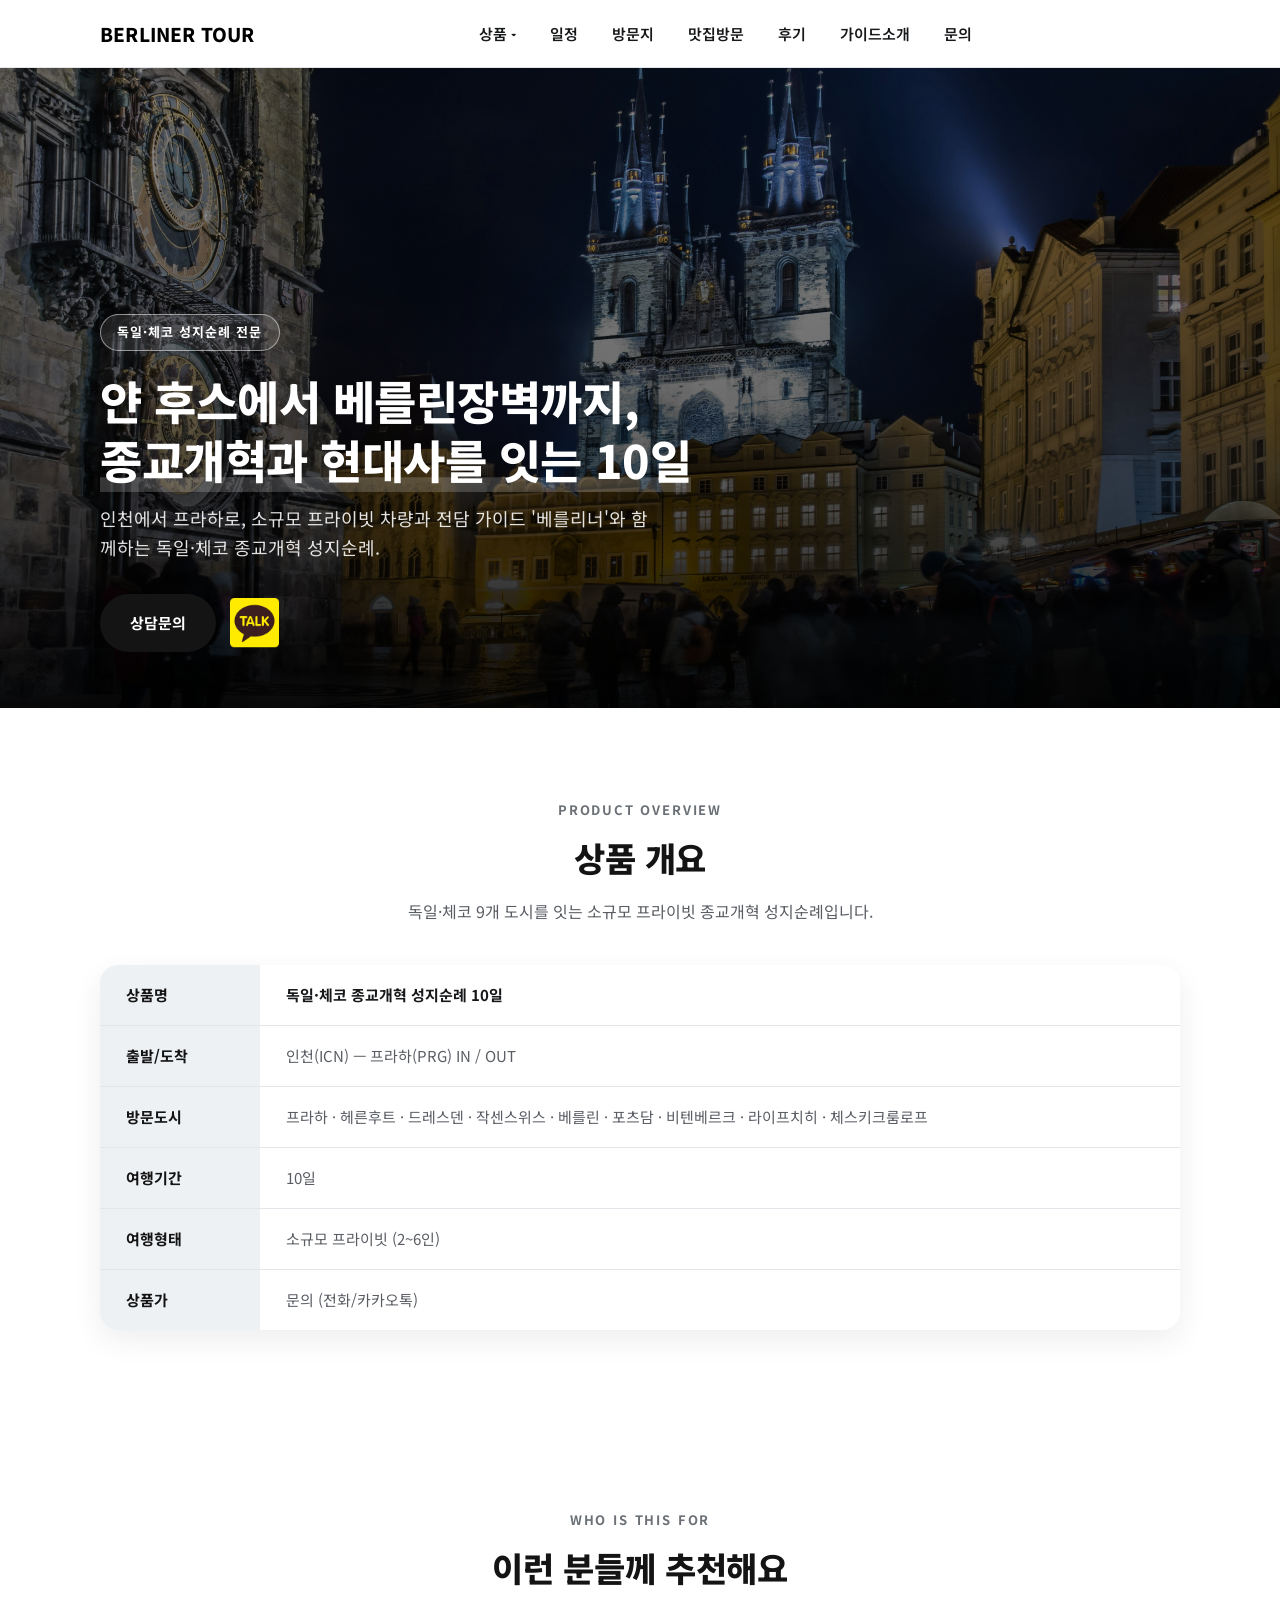
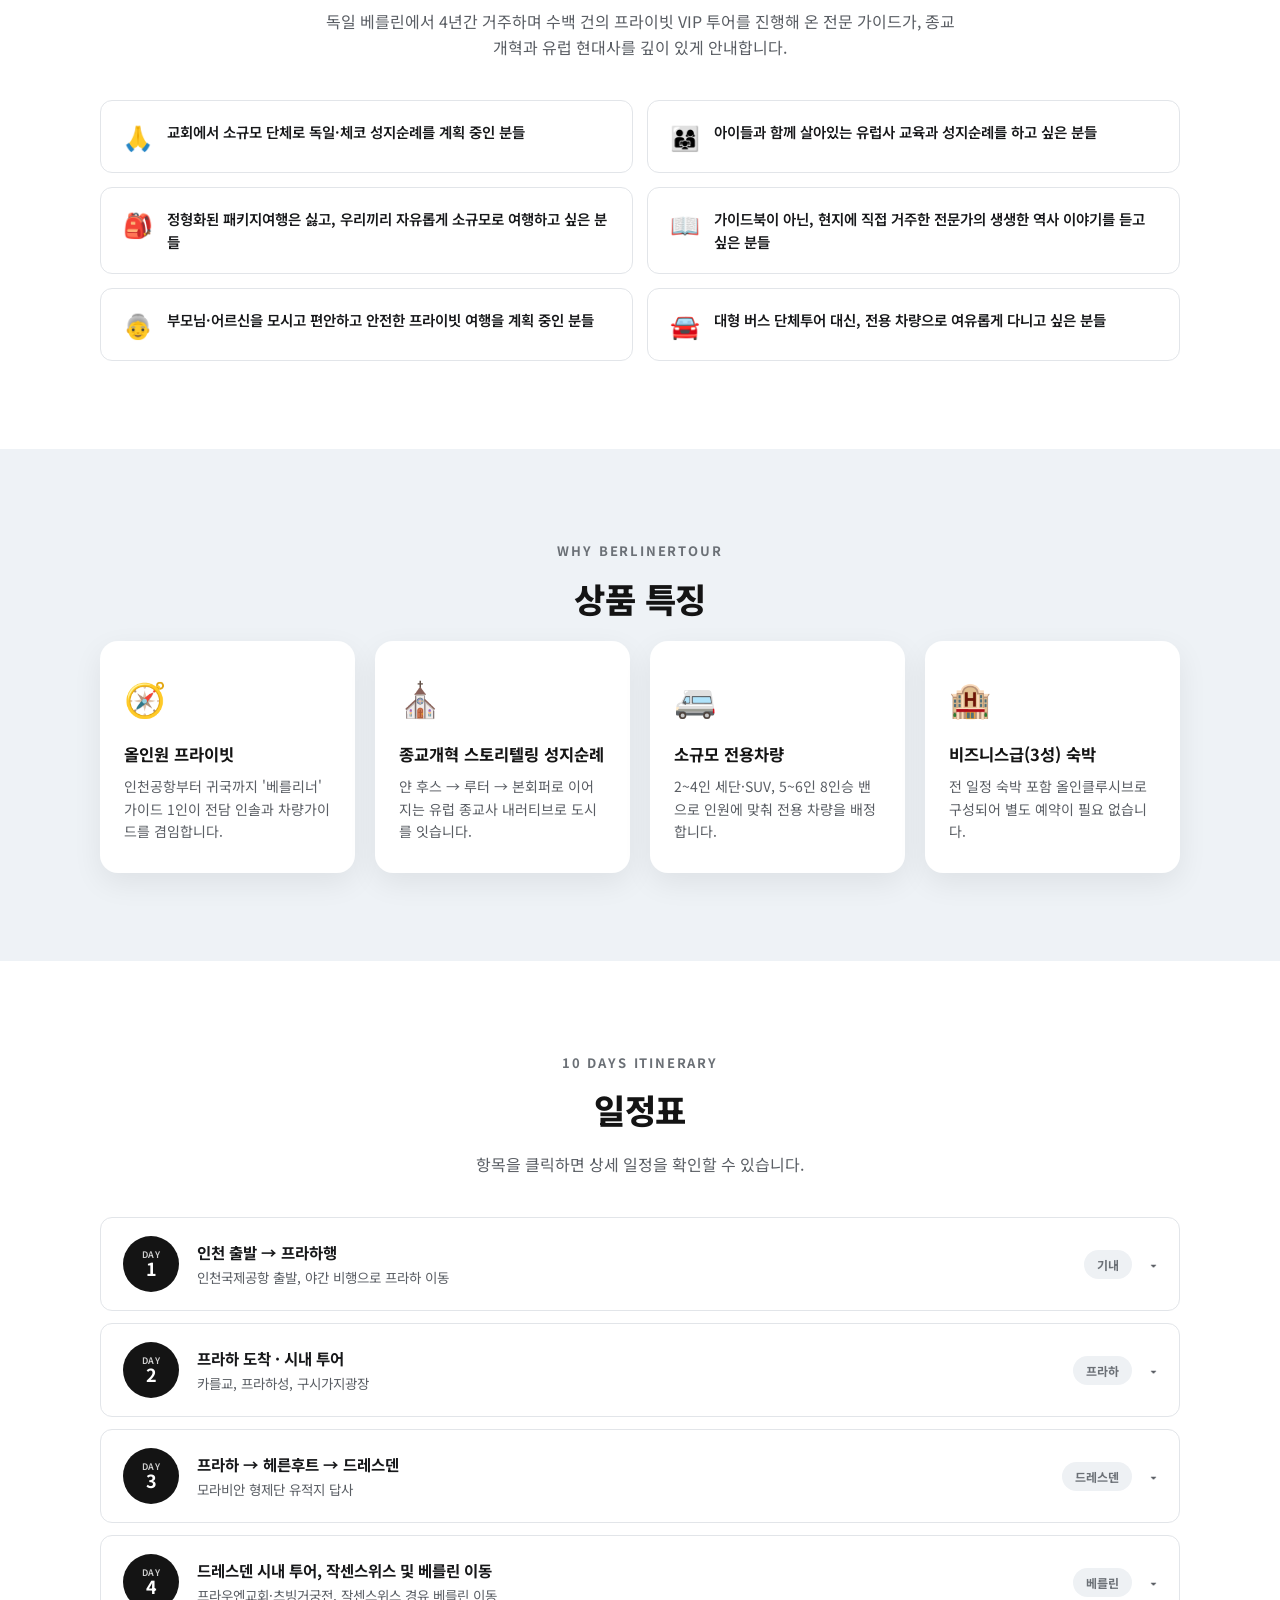
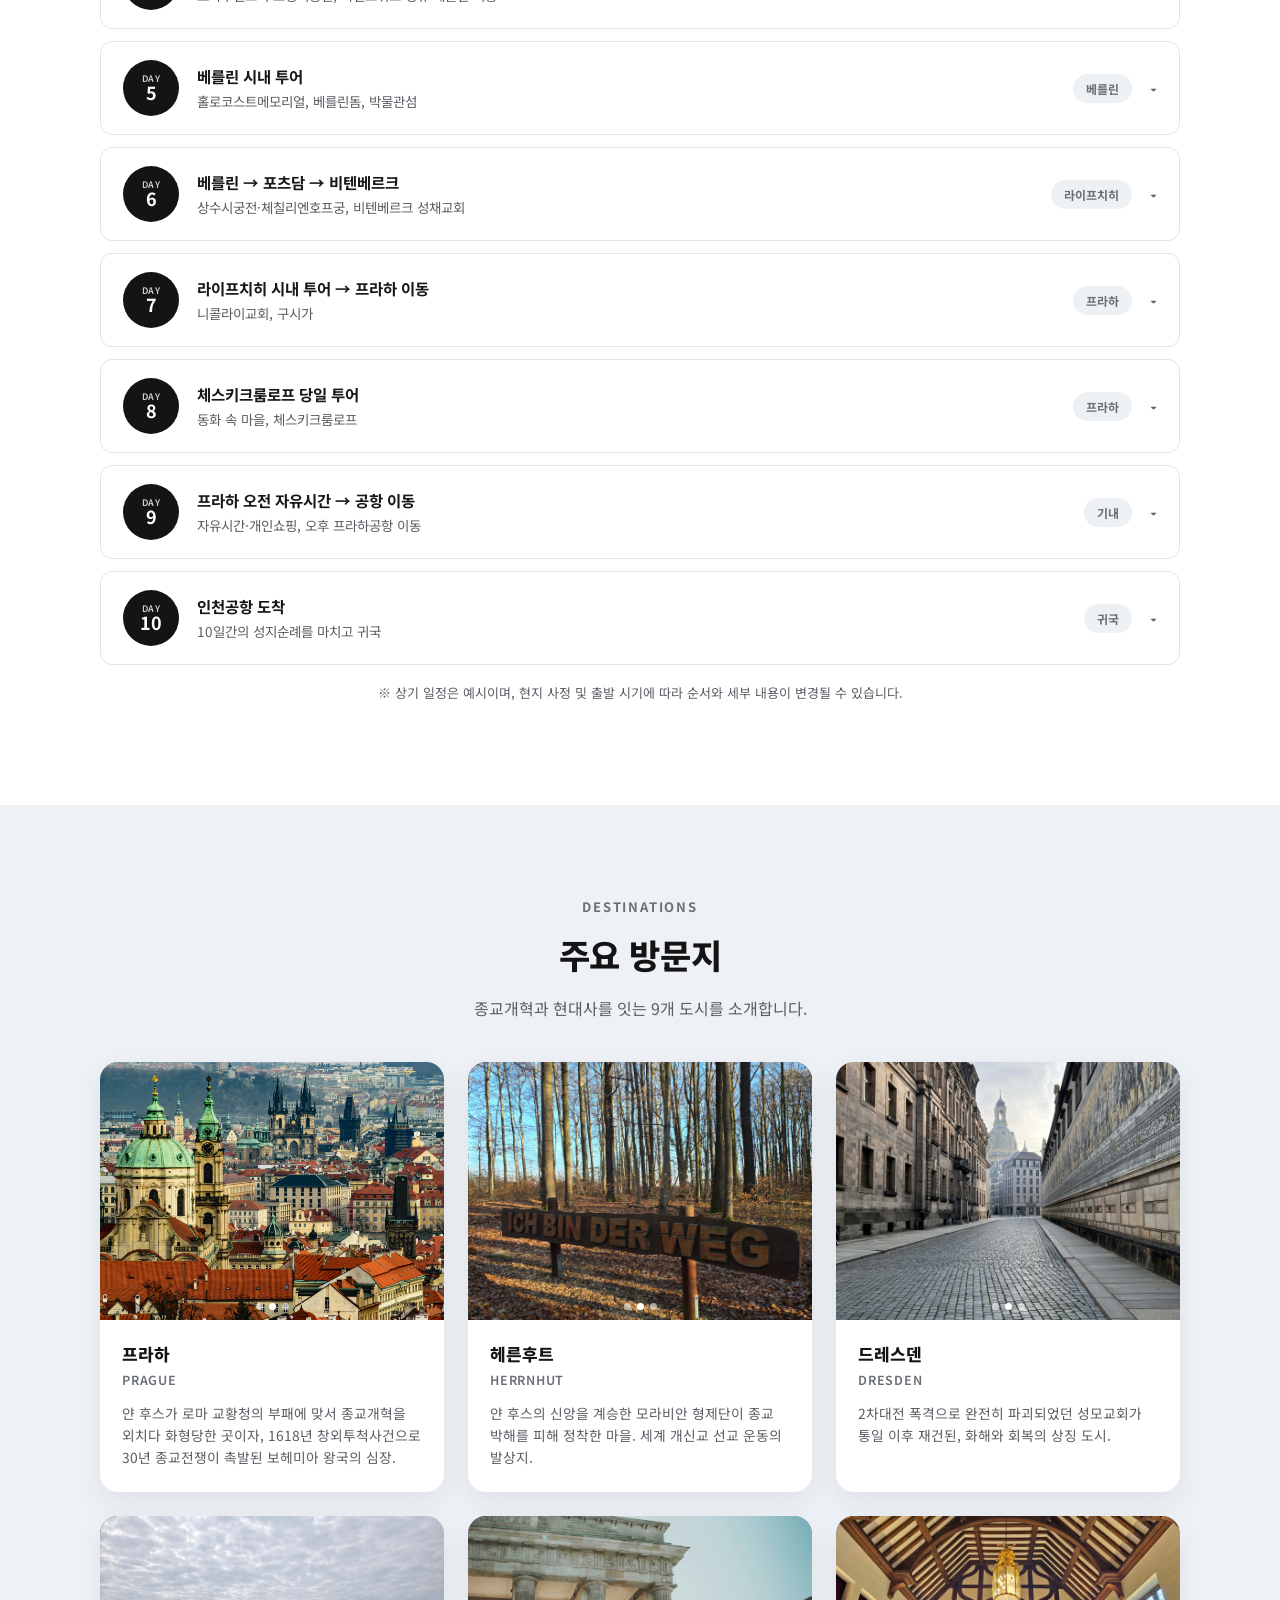
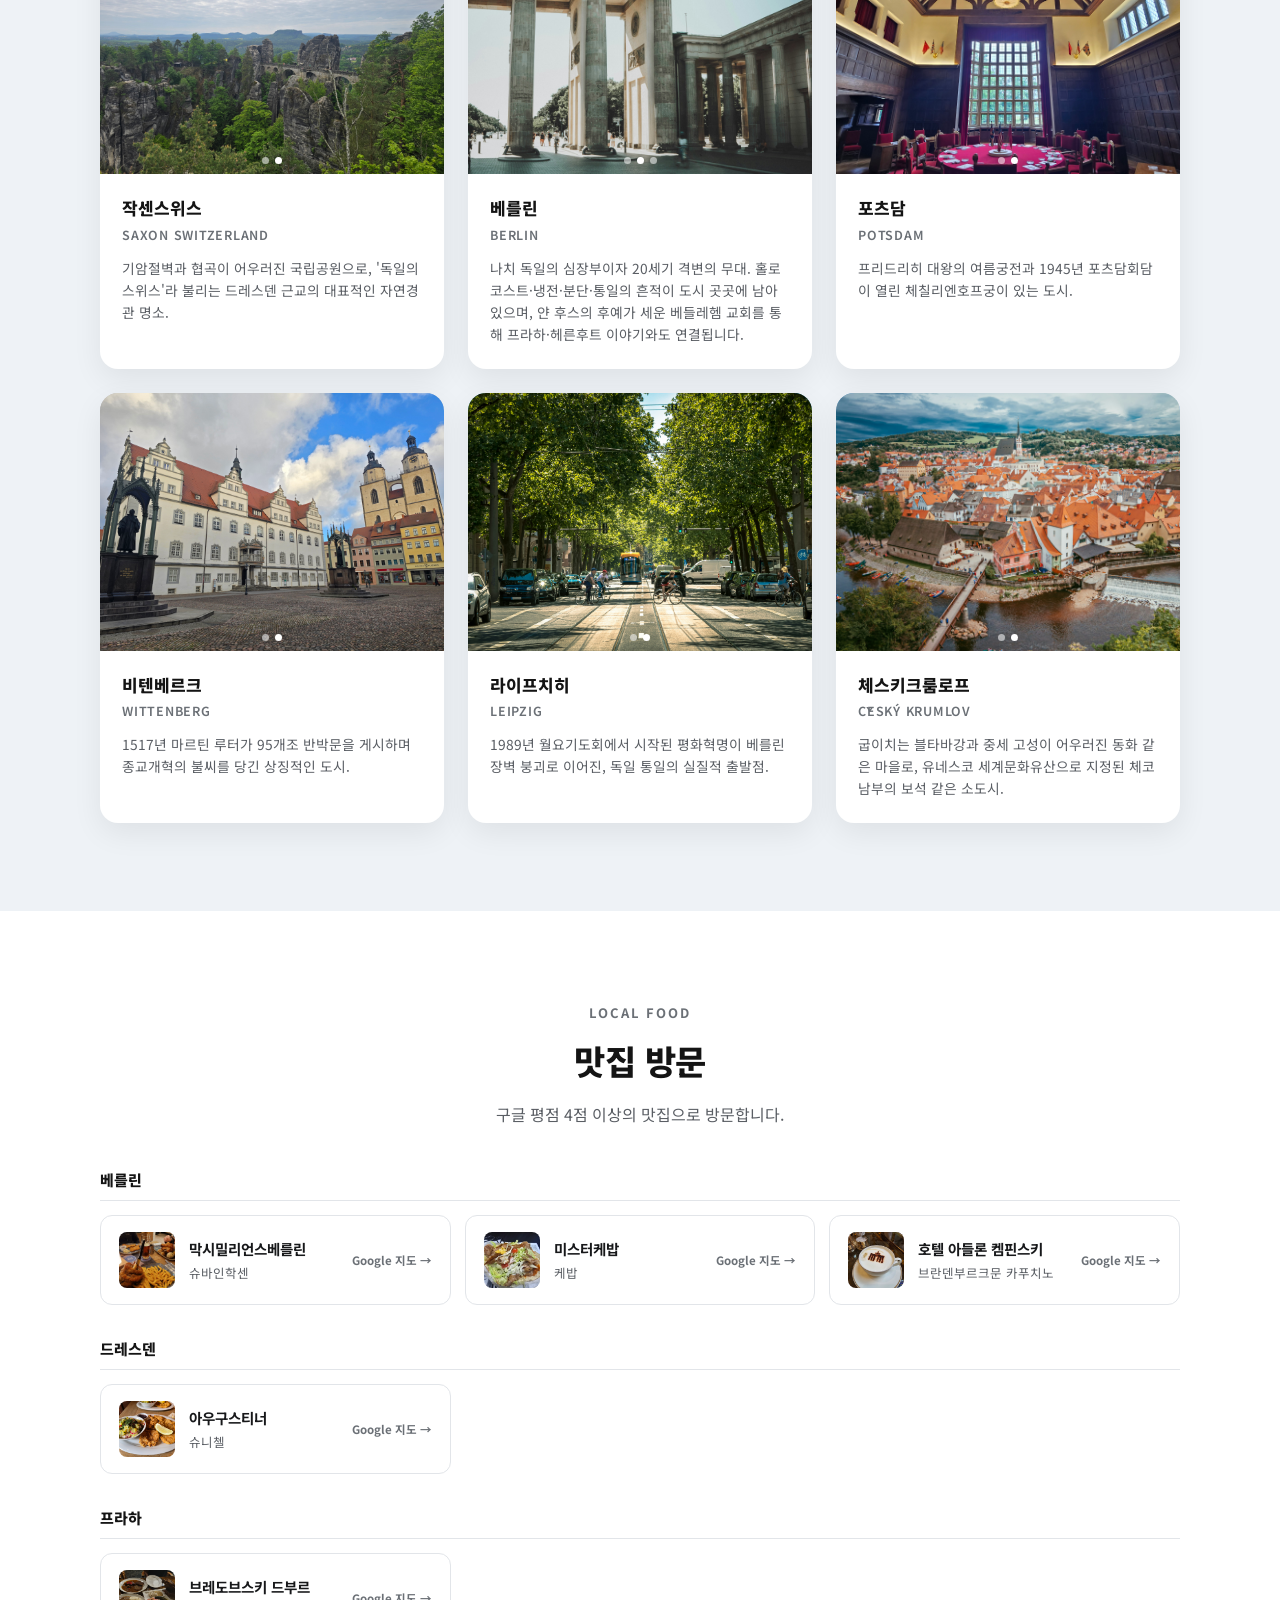
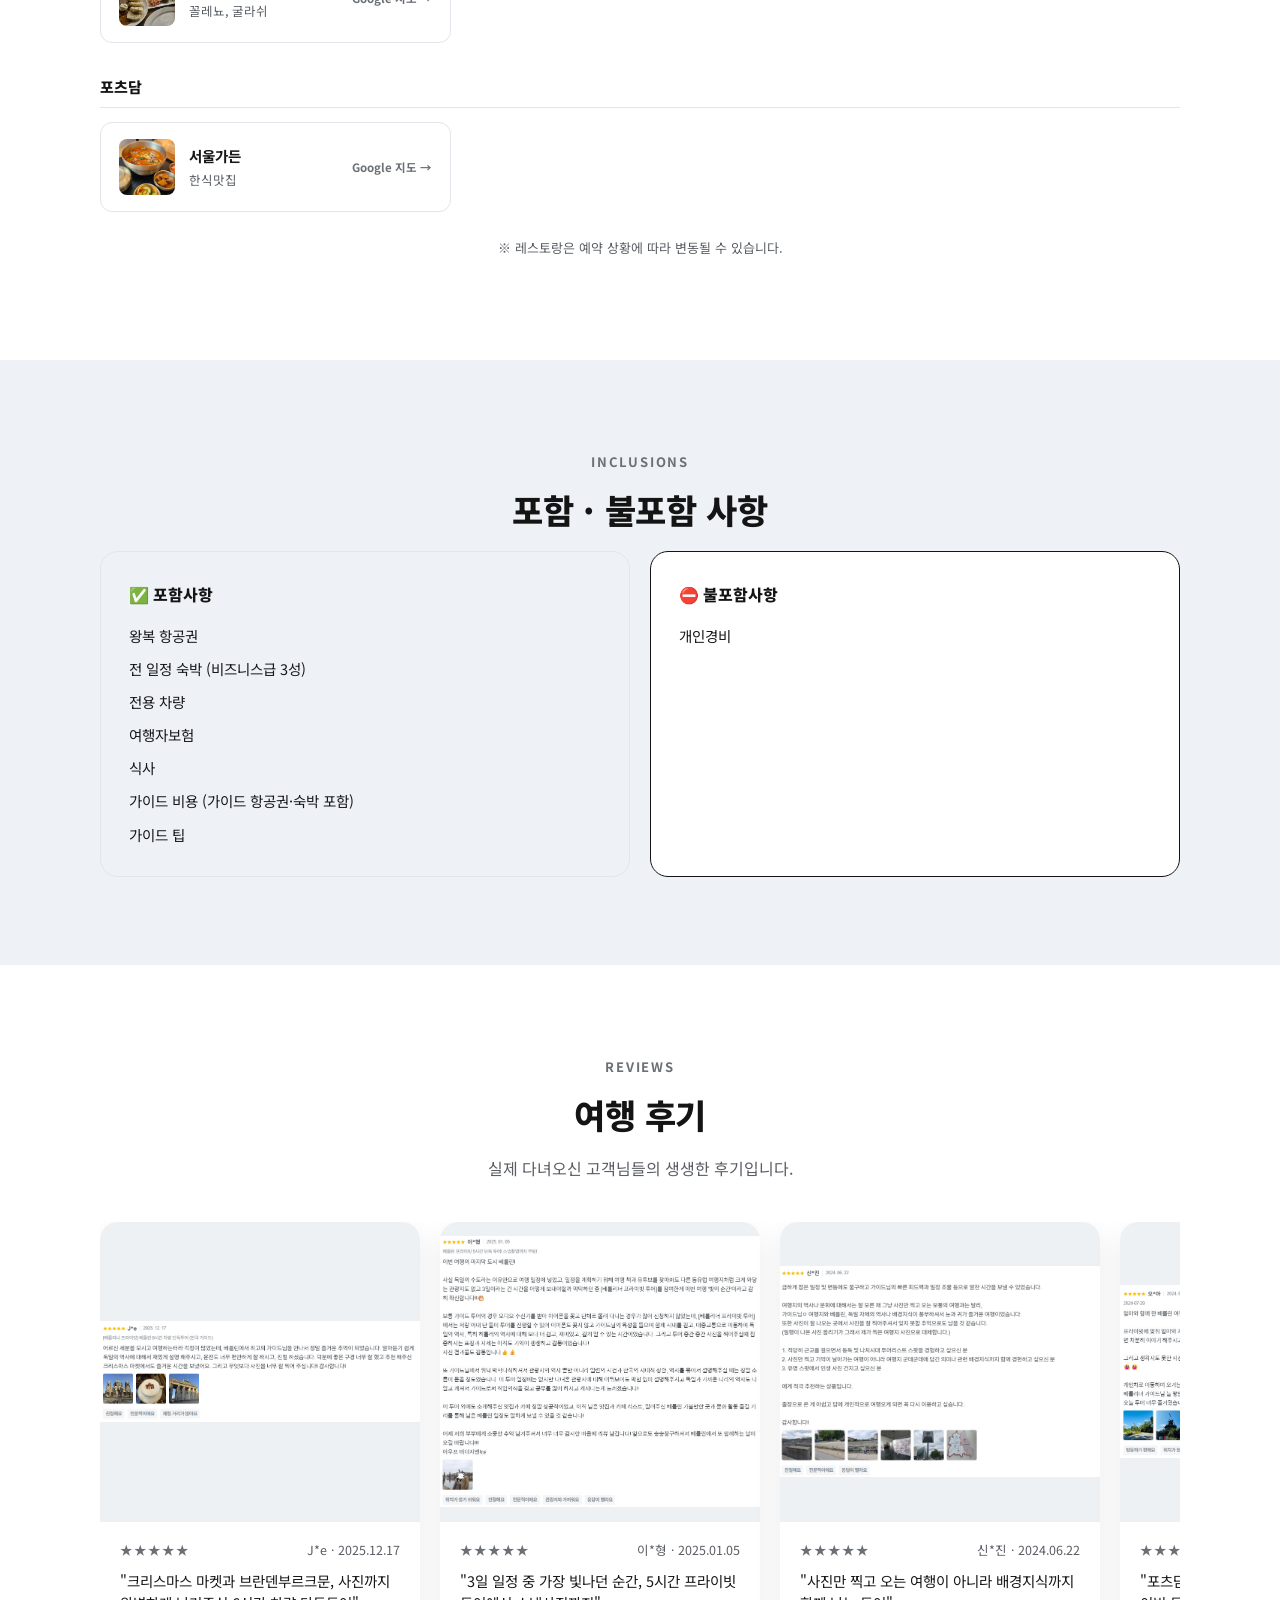
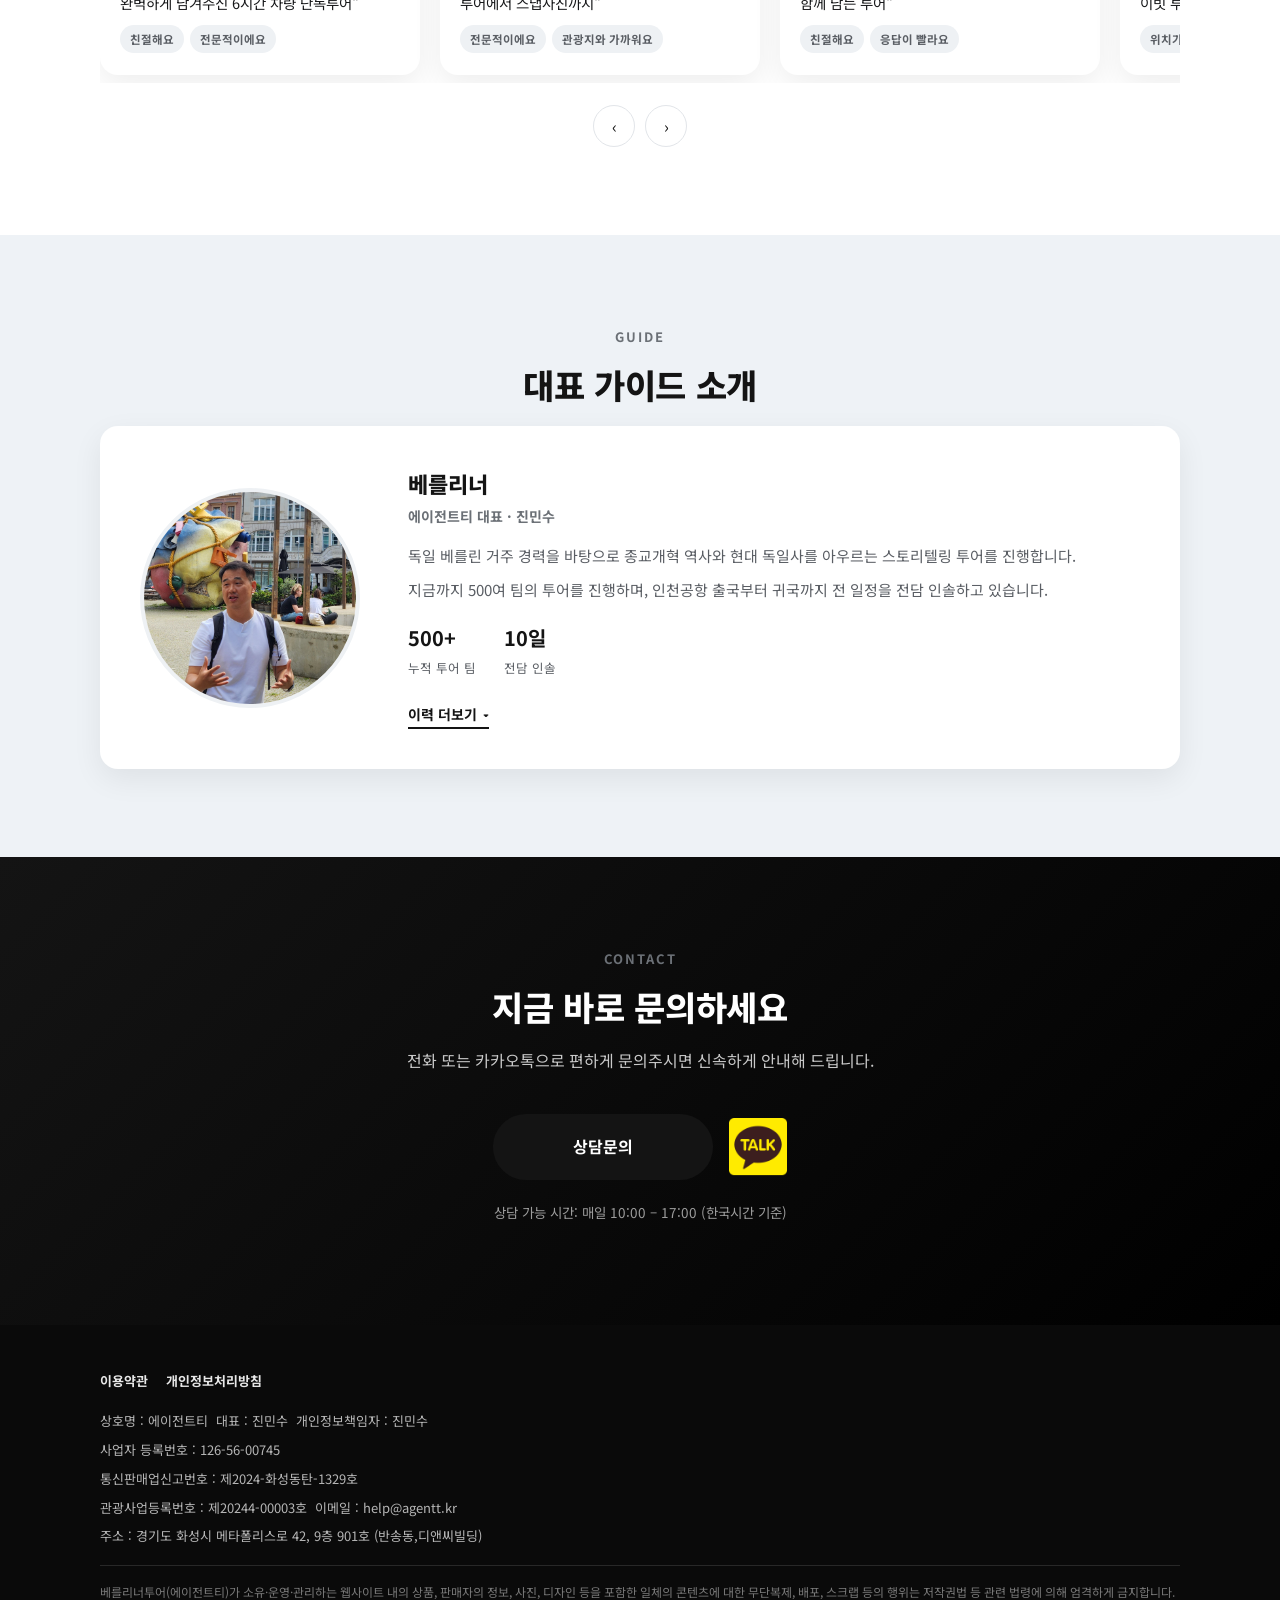
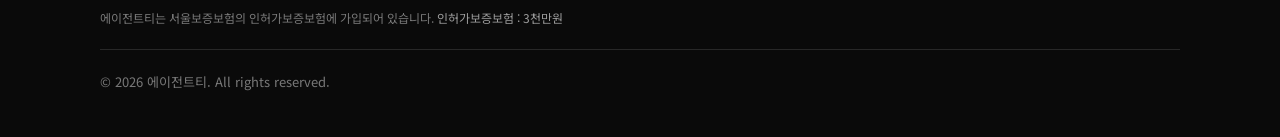
==== commit 3f1573d6: "네이버 서치어드바이저 소유확인 메타태그 추가 Co-Authored-By: Claude Sonnet 5 <noreply@anthropic.com> Claude-Session: htt" ====
--- a/index.html
+++ b/index.html
@@ -3,6 +3,7 @@
 <head>
 <meta charset="UTF-8">
 <meta name="viewport" content="width=device-width, initial-scale=1.0">
+<meta name="naver-site-verification" content="f95f366794834f6e3ee52d83ea23f26d4721cbb2">
 <title>베를리너투어 | 독일·체코 종교개혁 성지순례 10일</title>
 <meta name="description" content="얀 후스에서 베를린장벽까지, 종교개혁과 현대사를 잇는 10일. 프라하·헤른후트·드레스덴·베를린·포츠담·비텐베르크·라이프치히를 도는 소규모 프라이빗 성지순례, 베를리너투어.">
 <link rel="canonical" href="https://berliner.agentt.kr/">
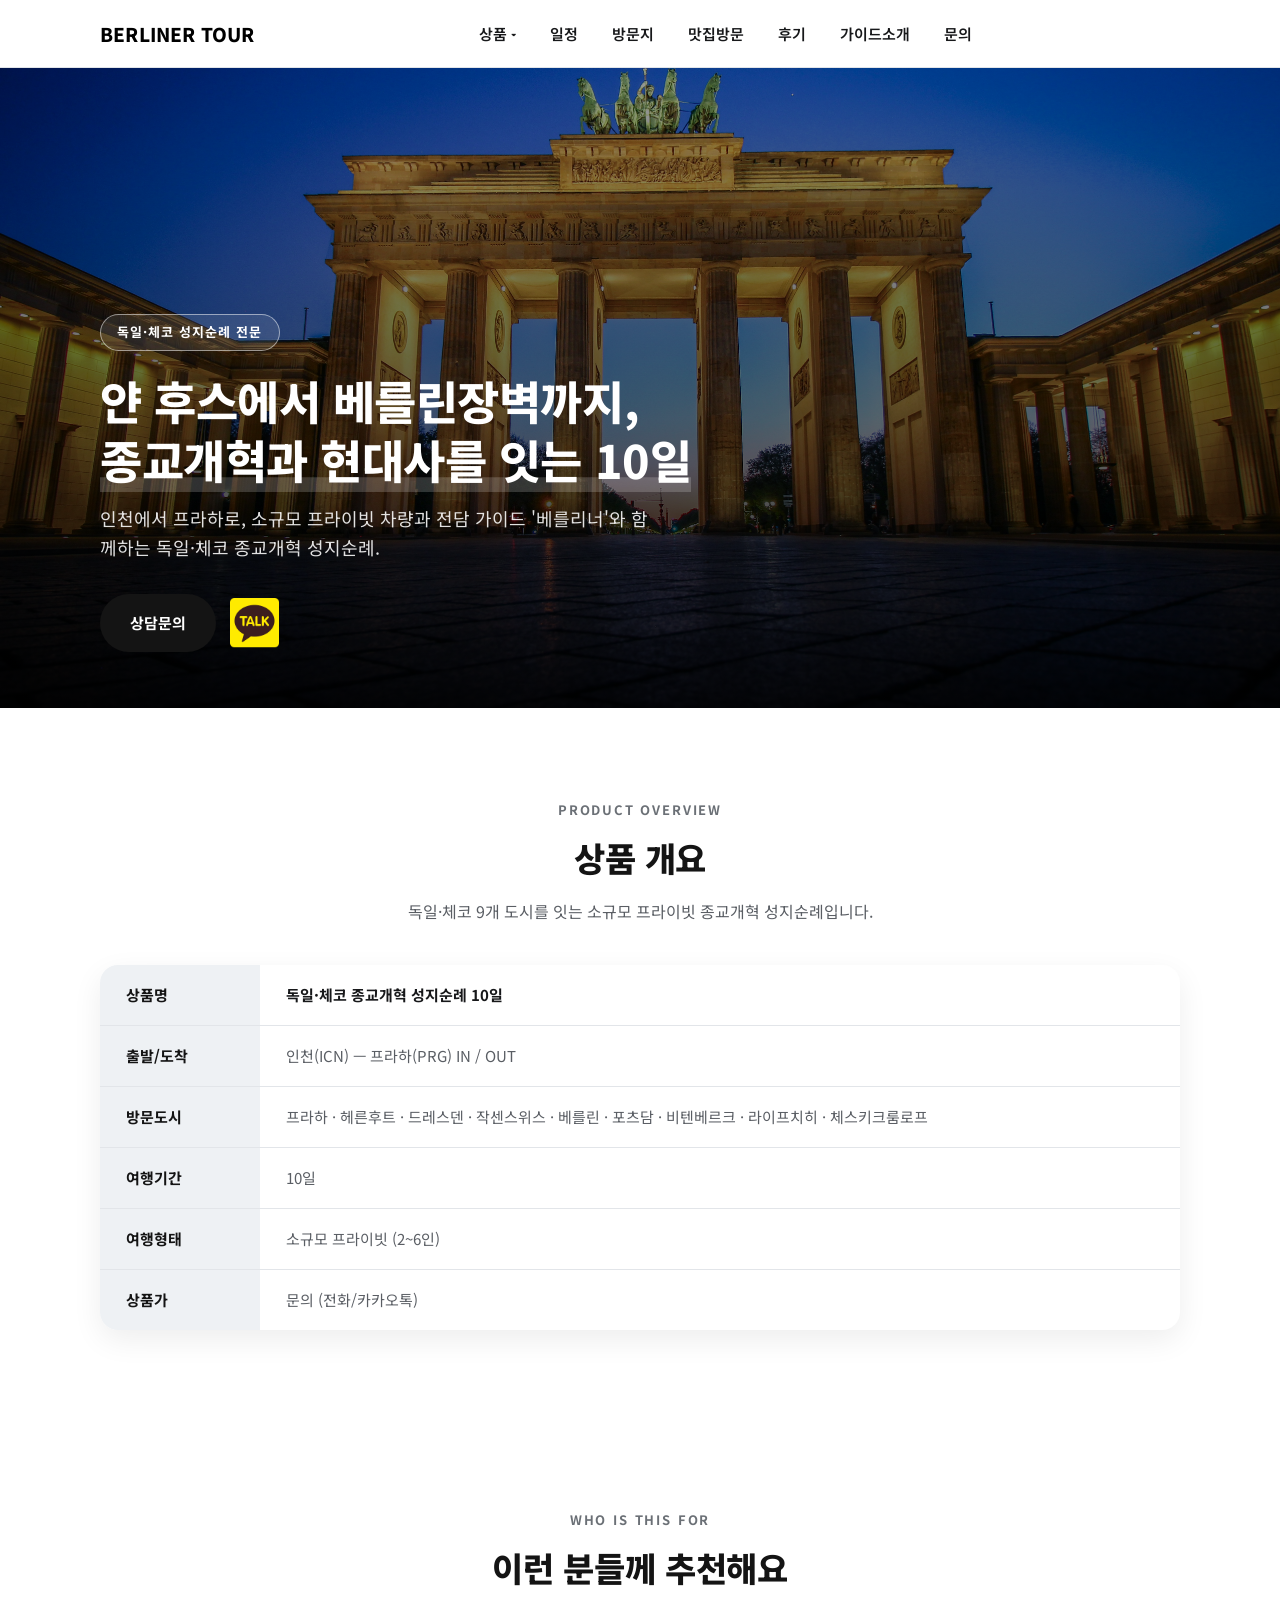
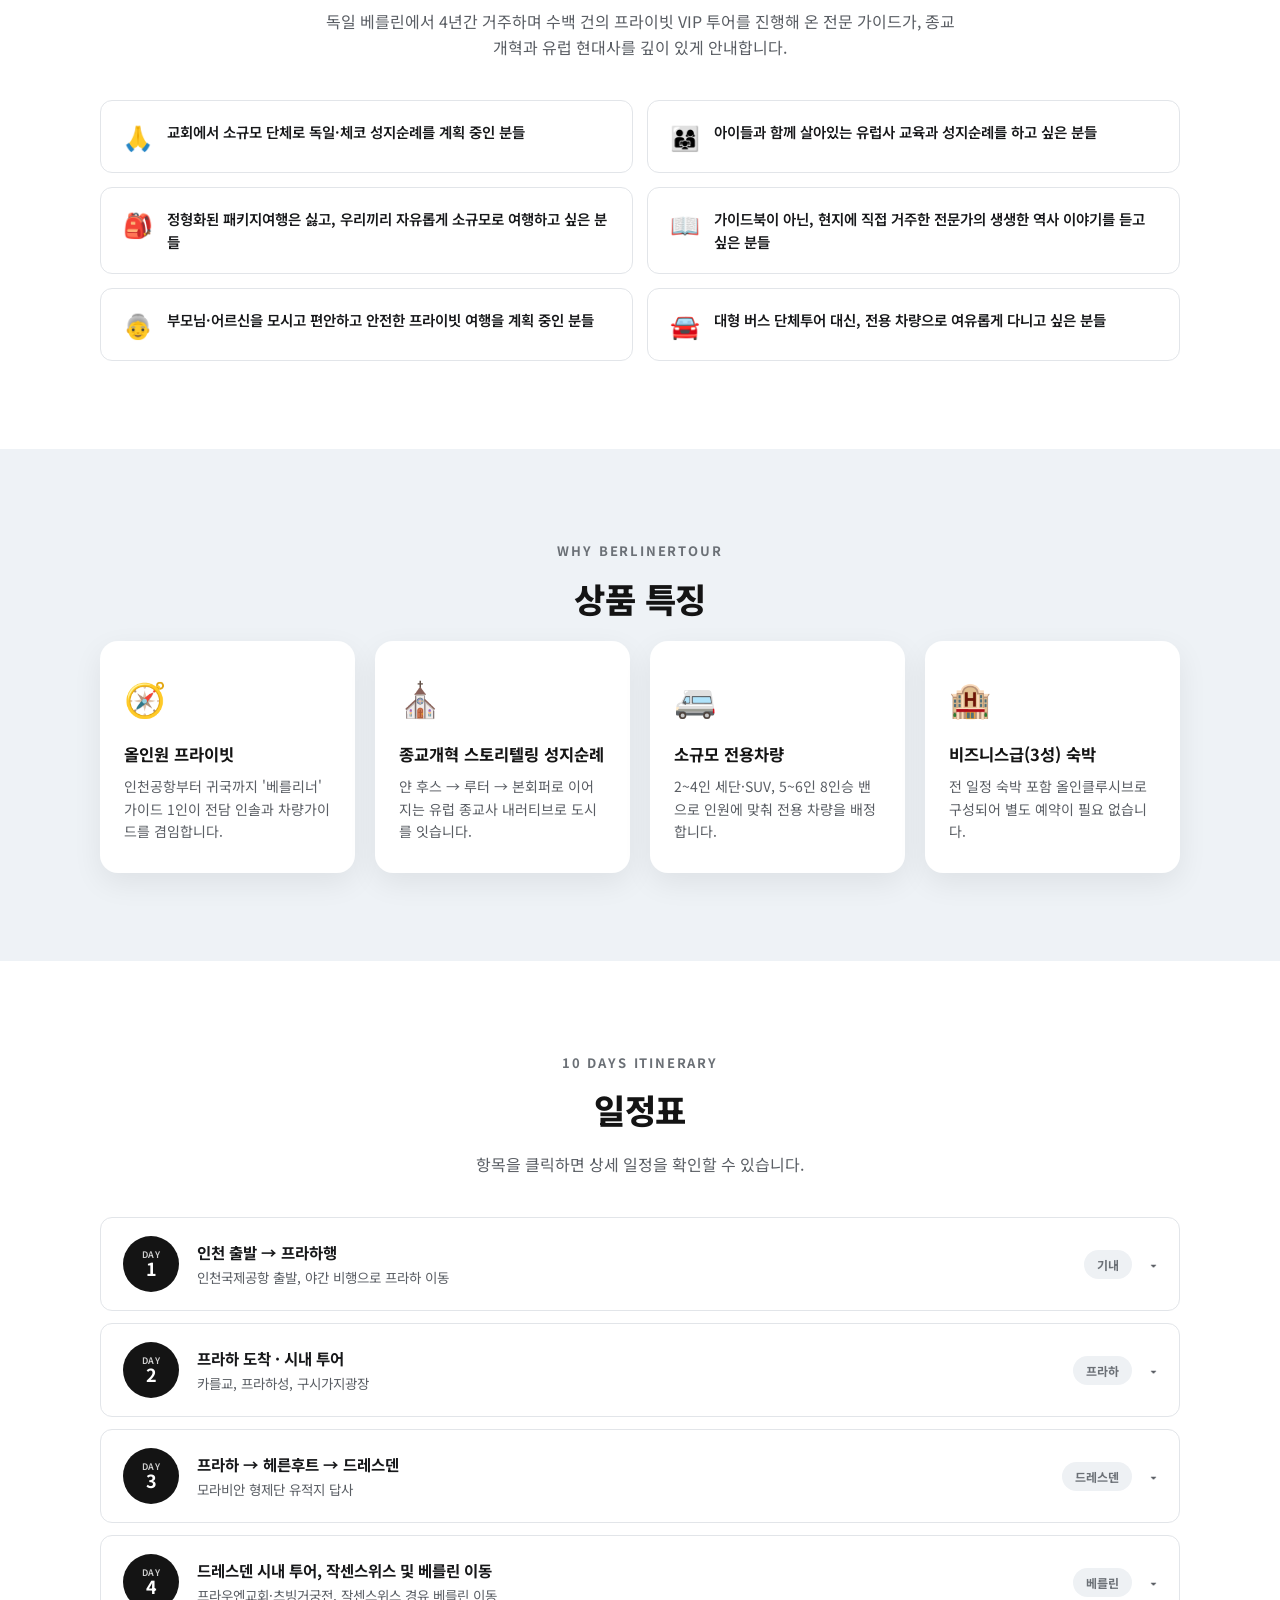
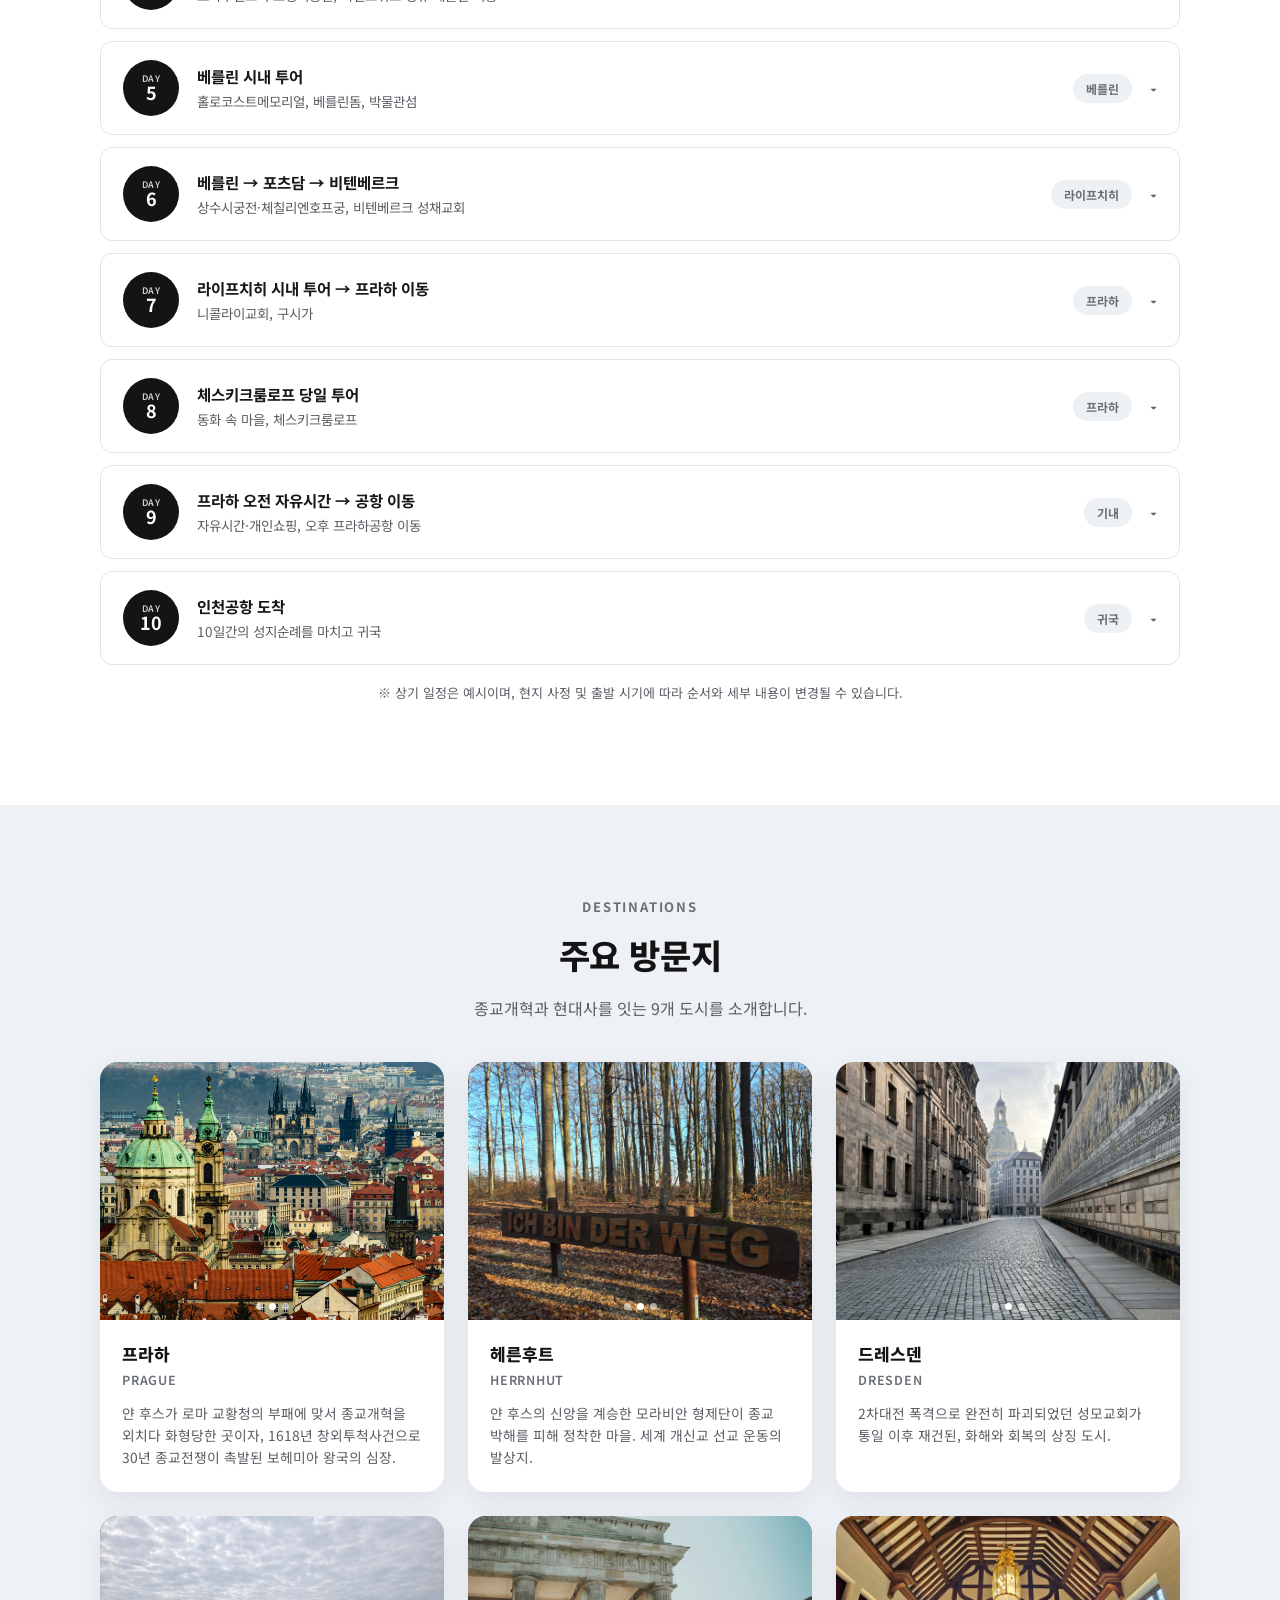
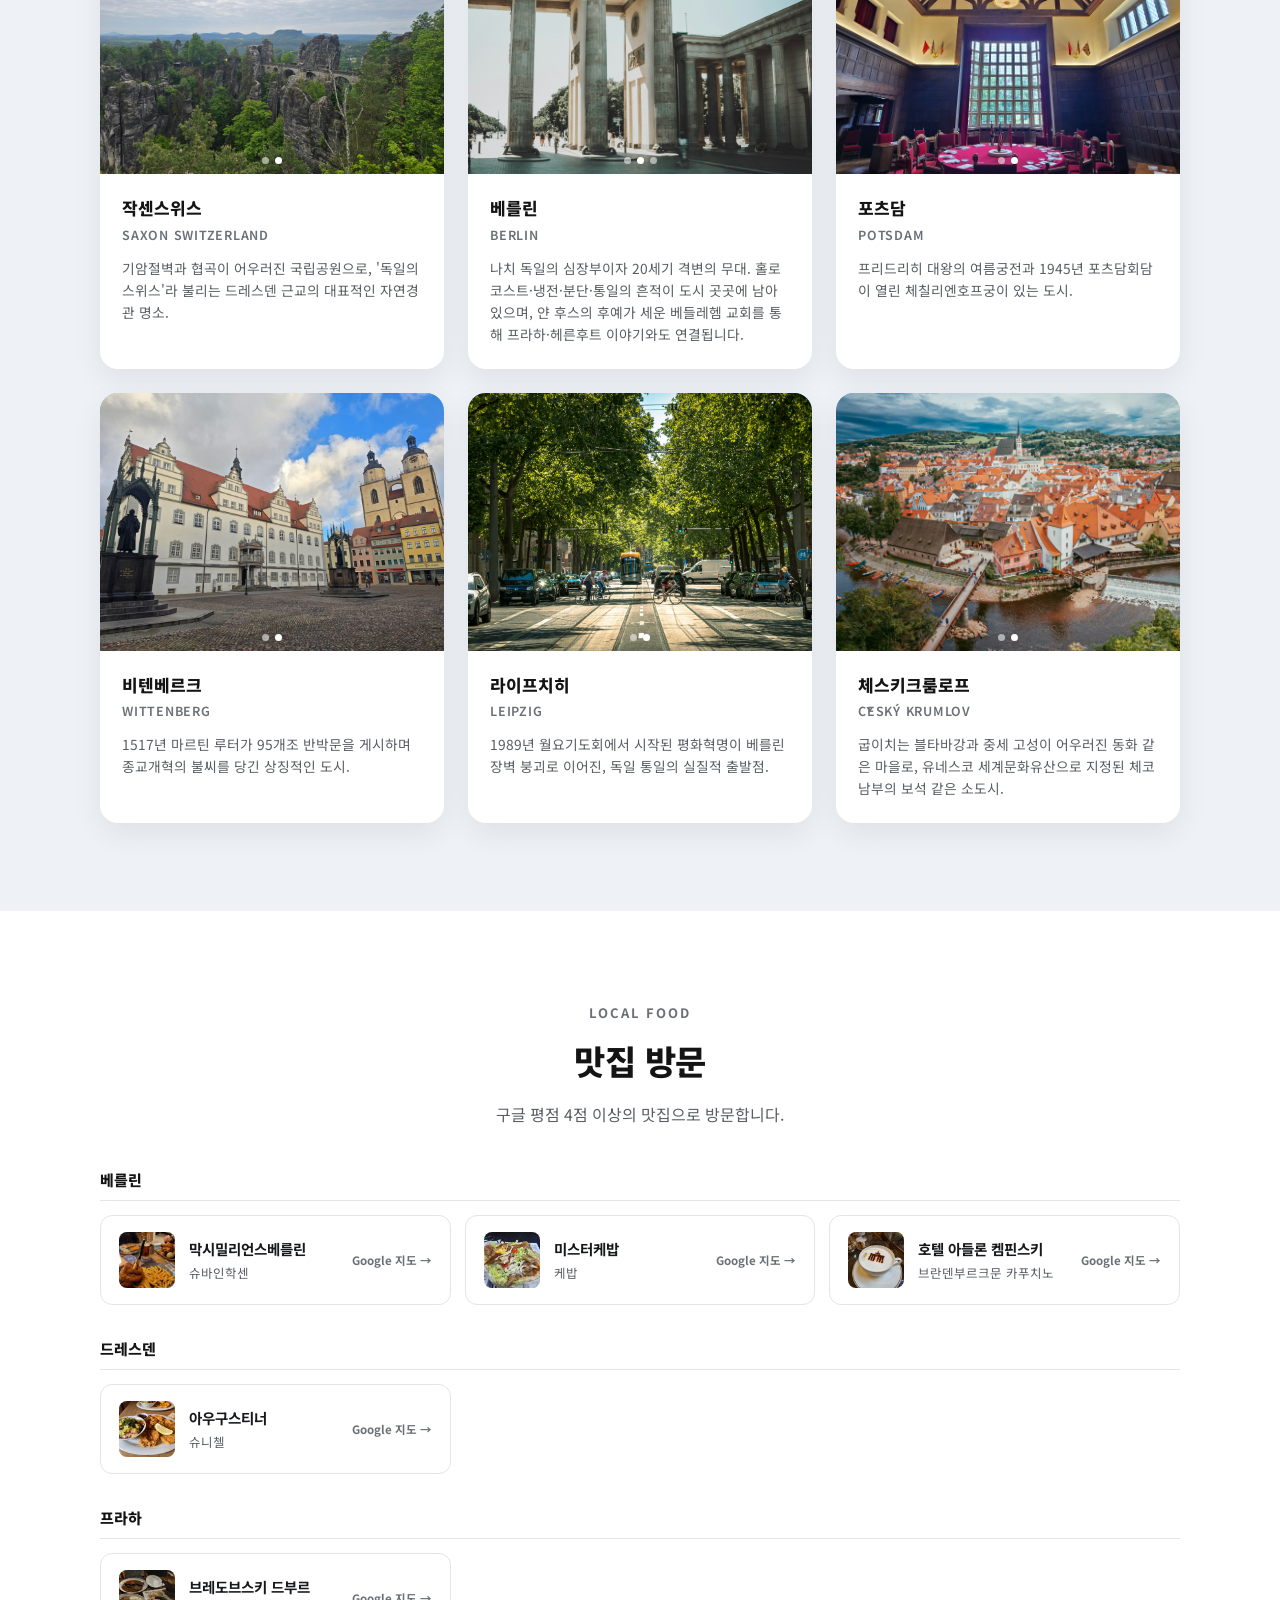
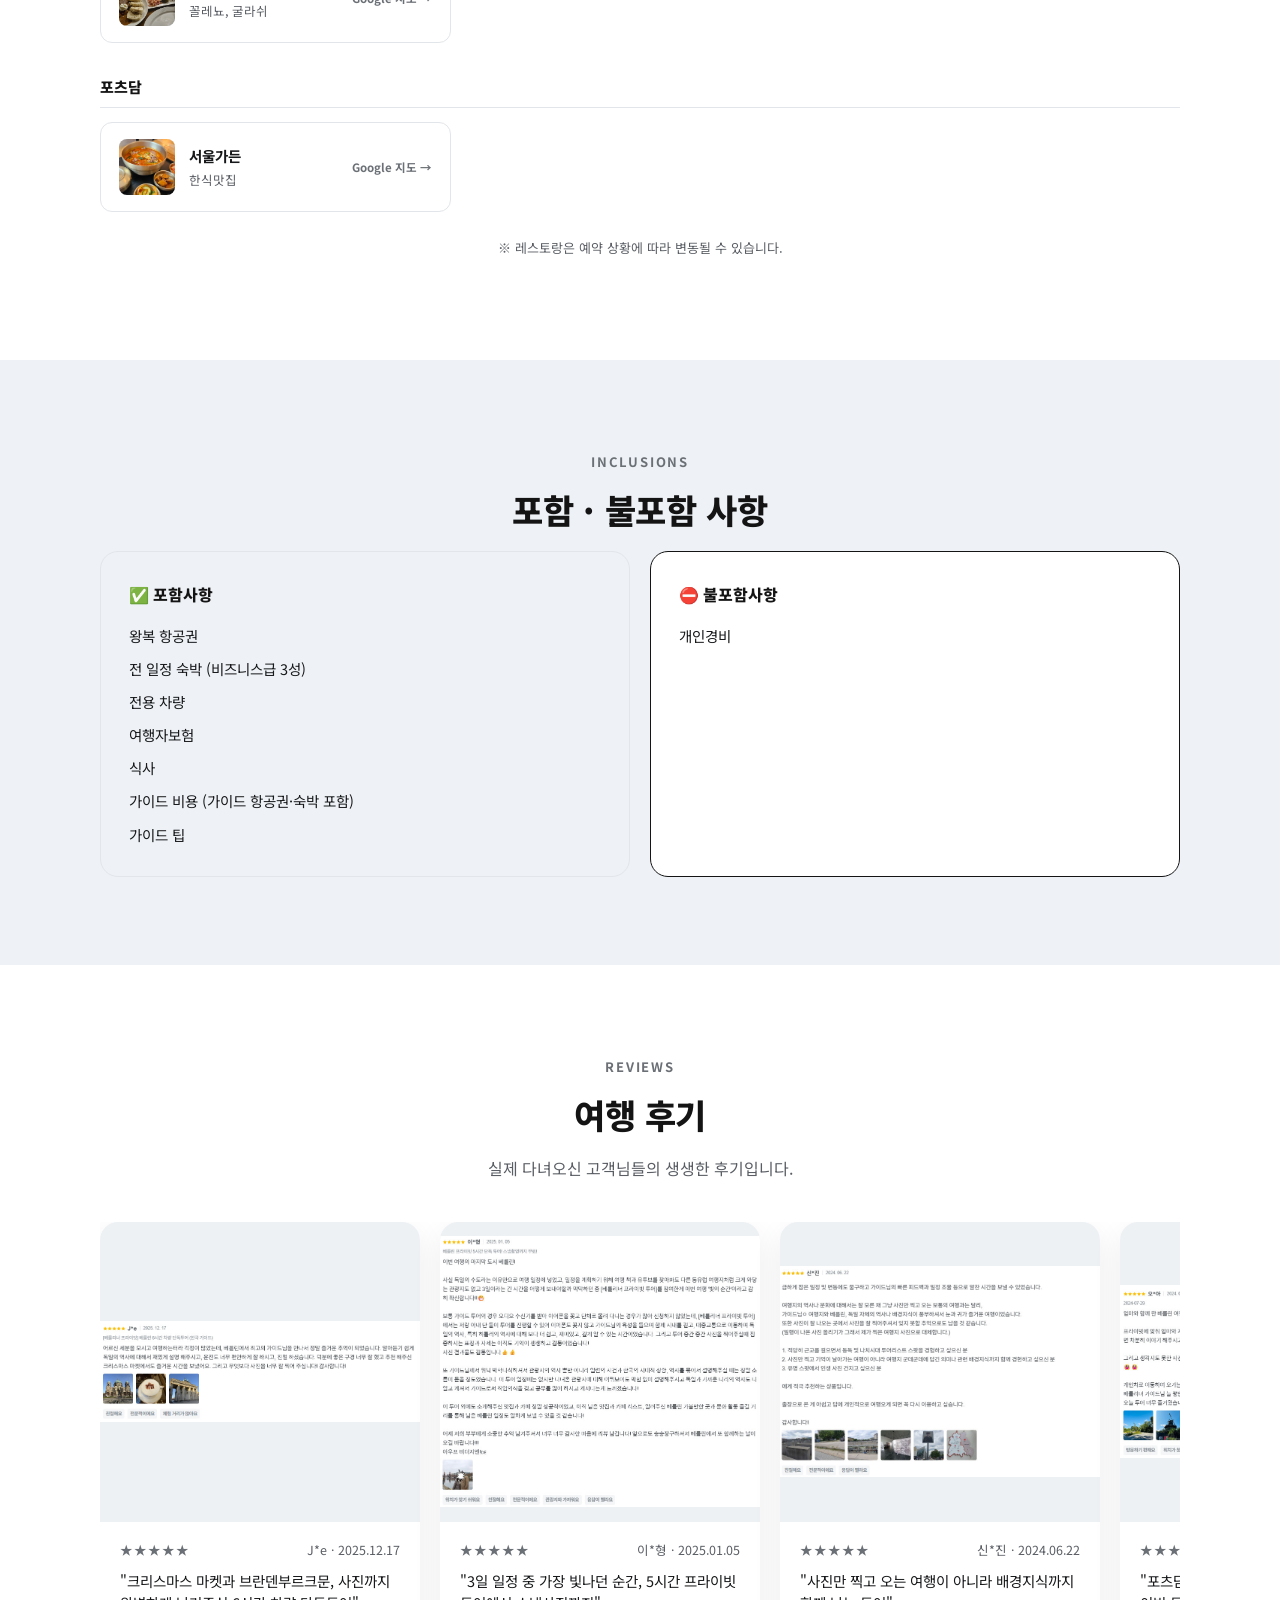
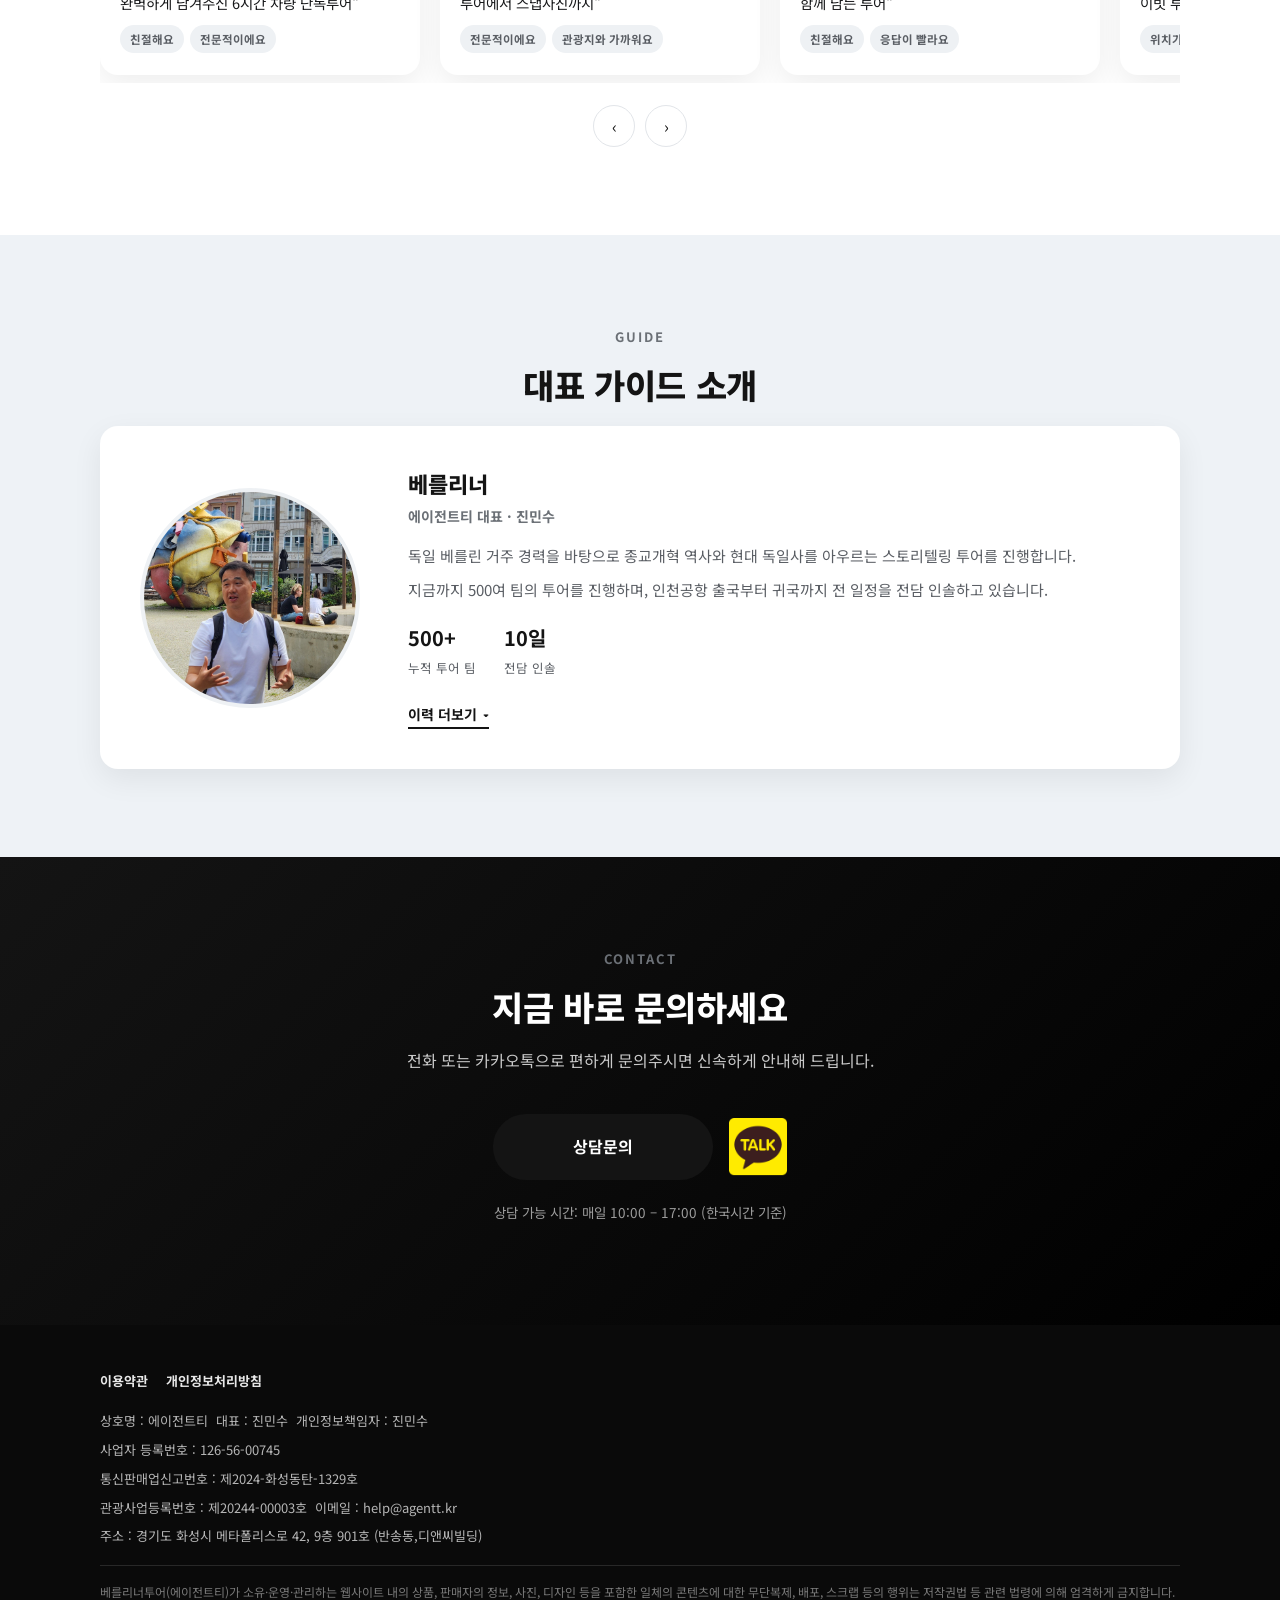
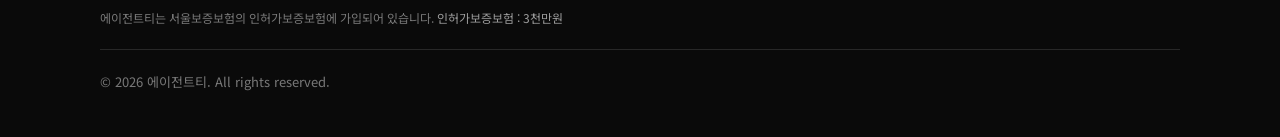
==== commit 86b1aaa1: "meta description을 80자 이내로 축약 네이버 서치어드바이저 진단 피드백(80자 이내 권장)에 맞춰 meta description을 95자에서 73자로 축약. 방문도시" ====
--- a/index.html
+++ b/index.html
@@ -5,7 +5,7 @@
 <meta name="viewport" content="width=device-width, initial-scale=1.0">
 <meta name="naver-site-verification" content="f95f366794834f6e3ee52d83ea23f26d4721cbb2">
 <title>베를리너투어 | 독일·체코 종교개혁 성지순례 10일</title>
-<meta name="description" content="얀 후스에서 베를린장벽까지, 종교개혁과 현대사를 잇는 10일. 프라하·헤른후트·드레스덴·베를린·포츠담·비텐베르크·라이프치히를 도는 소규모 프라이빗 성지순례, 베를리너투어.">
+<meta name="description" content="독일·체코 종교개혁 성지순례 10일, 얀 후스에서 베를린장벽까지. 프라하·베를린 등 9개 도시 소규모 프라이빗 투어, 베를리너투어.">
 <link rel="canonical" href="https://berliner.agentt.kr/">
 
 <meta property="og:type" content="website">
